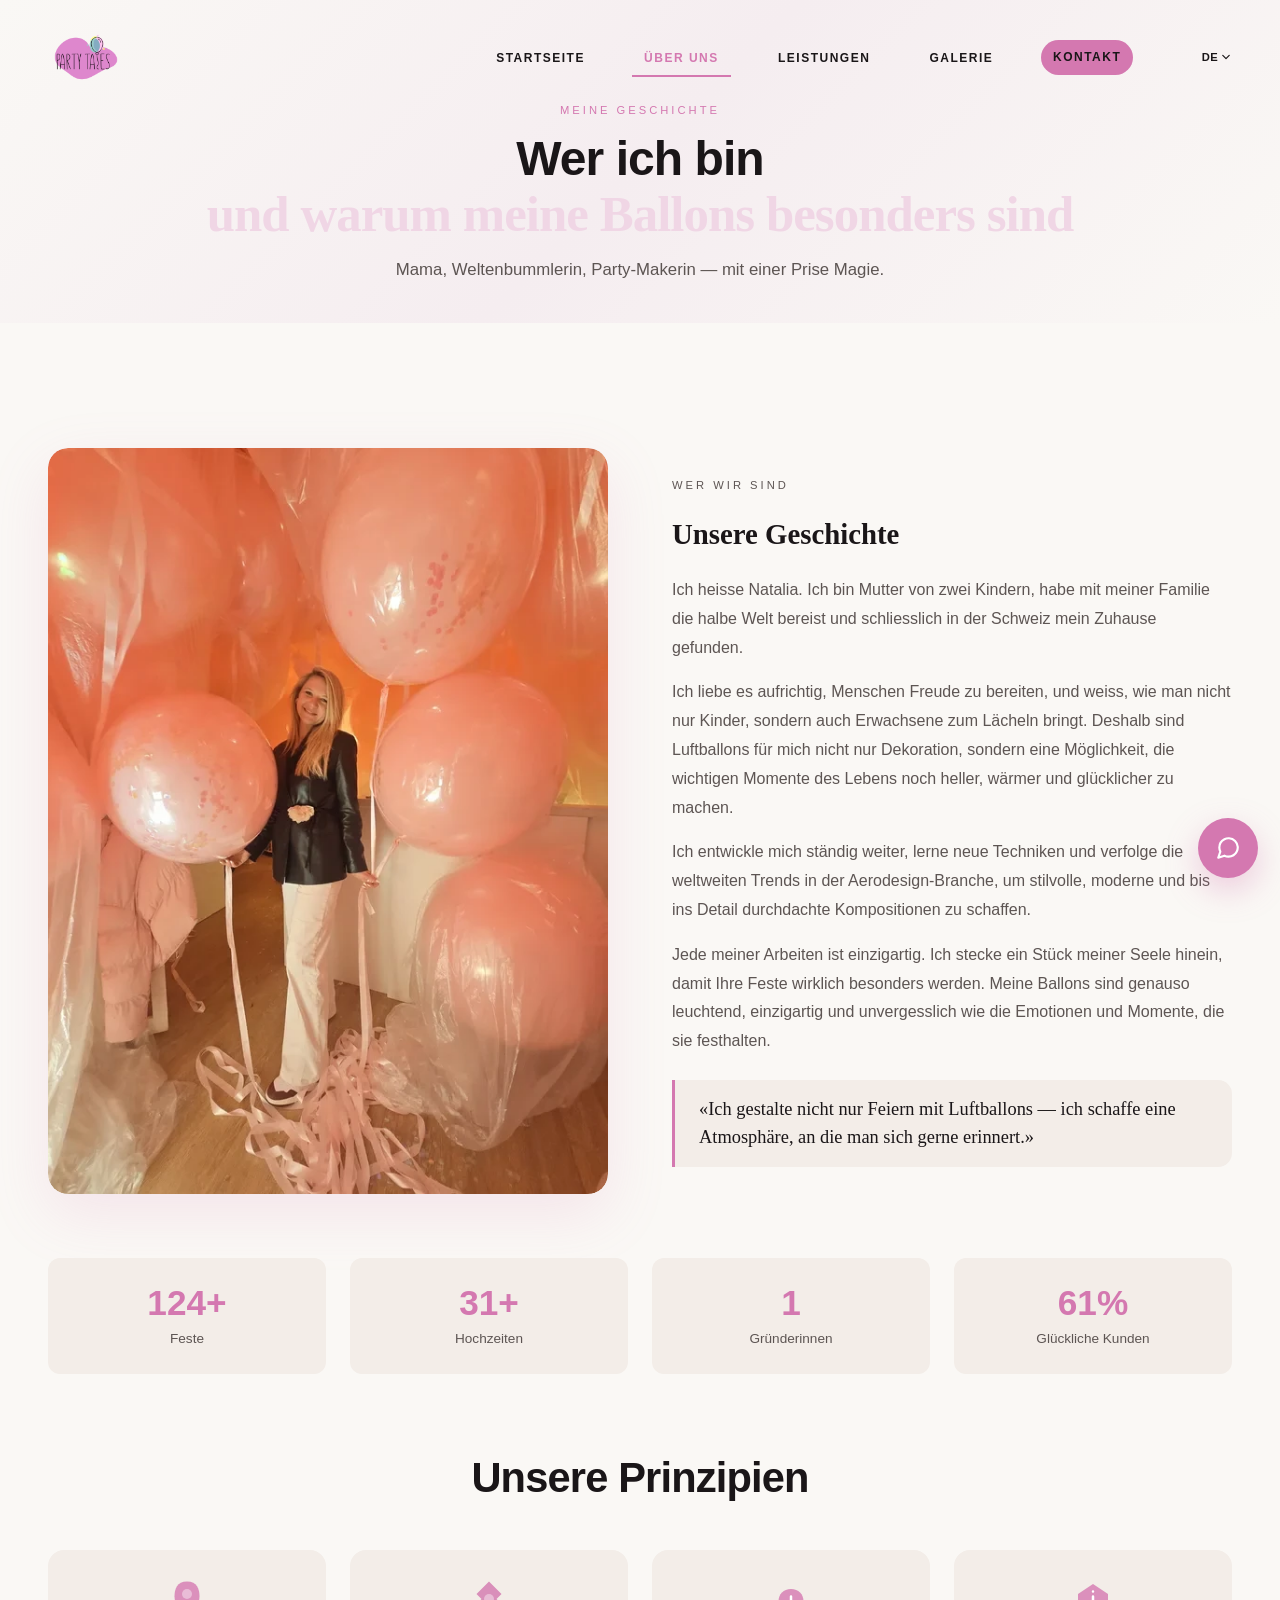
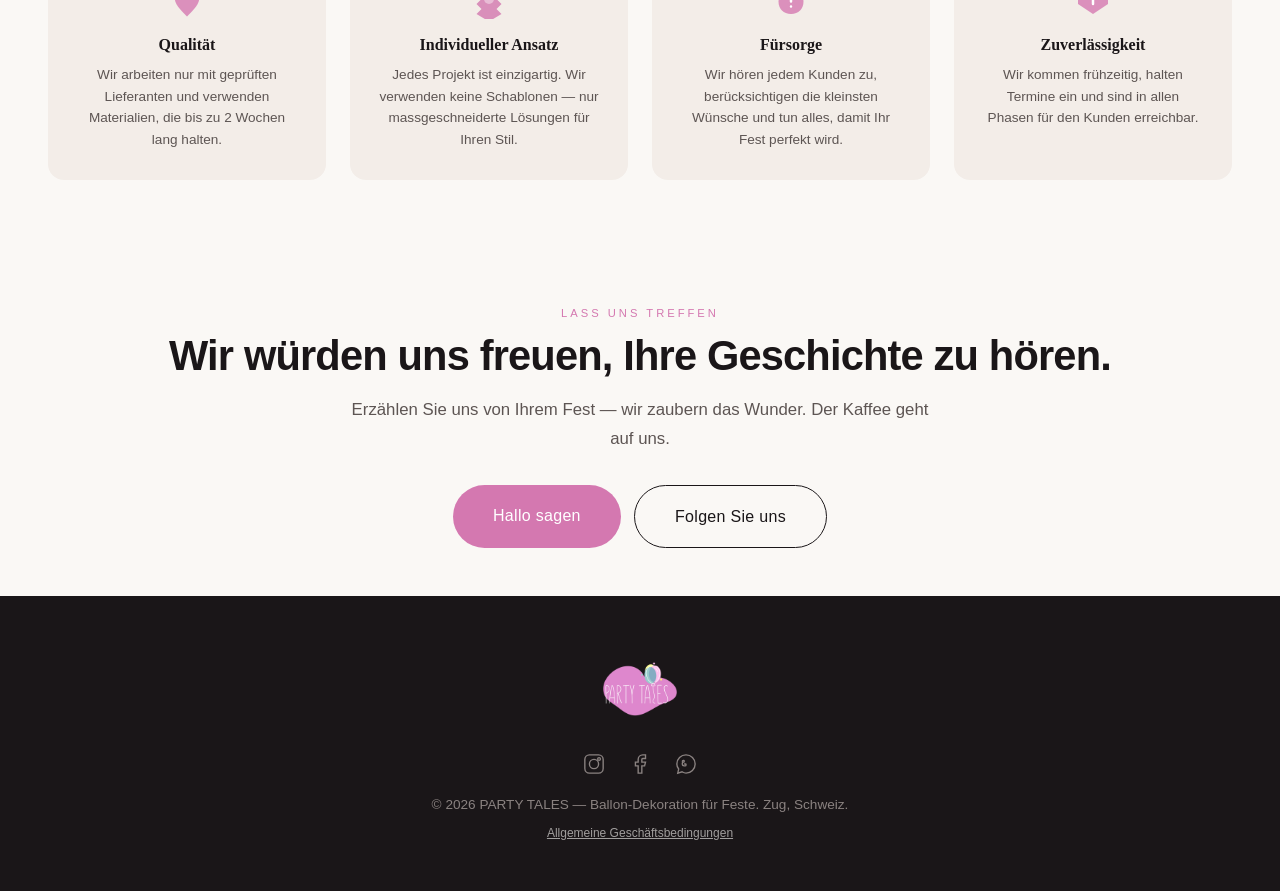
==== about.html @ 3ccb52ba "SEO & i18n: German fallback text, Swiss local meta, hreflang sitemap" ====
<!DOCTYPE html>
<html lang="de">
<head>
  <meta charset="UTF-8">
  <meta name="google" content="notranslate">
  <meta name="robots" content="notranslate">
  <meta name="viewport" content="width=device-width, initial-scale=1.0, viewport-fit=cover">
  <script>document.documentElement.classList.add("js");</script>
  <meta name="description" content="Lernen Sie Natalia kennen — die Gründerin von PARTY TALES. Ballon-Dekoration mit Leidenschaft in Zug, Luzern, Zürich. Jetzt buchen!" data-i18n-meta="about.meta.desc">
  <meta property="og:title" content="Über uns | PARTY TALES — Ballon-Dekoration in Zug, Schweiz" data-i18n-meta="about.page.title.full">
  <meta property="og:description" content="PARTY TALES — zwei Mamas mit Leidenschaft für Ballon-Dekoration in der Schweiz. Hochzeit, Geburtstag, Firmenevent." data-i18n-meta="about.meta.desc">
  <meta property="og:image" content="https://partytales.ch/images/og-image.jpg">
  <meta property="og:url" content="https://partytales.ch/about.html">
  <meta name="twitter:card" content="summary_large_image">
  <meta property="og:type" content="website">
  <link rel="canonical" href="https://partytales.ch/about.html">
  <link rel="alternate" hreflang="de" href="https://partytales.ch/about.html?lang=de">
  <link rel="alternate" hreflang="ru" href="https://partytales.ch/about.html?lang=ru">
  <link rel="alternate" hreflang="en" href="https://partytales.ch/about.html?lang=en">
  <link rel="alternate" hreflang="x-default" href="https://partytales.ch/about.html">
  <meta http-equiv="Content-Security-Policy" content="default-src 'self' 'unsafe-inline'; style-src 'self' 'unsafe-inline' https://fonts.googleapis.com; img-src 'self' data:; font-src 'self' https://fonts.gstatic.com; media-src 'self'; connect-src 'self' https:">
  <title data-i18n-title="about.page.title.full">Über uns | PARTY TALES</title>
  <link rel="icon" type="image/png" href="images/logo.png">
  <link rel="preconnect" href="https://fonts.googleapis.com">
  <link rel="preconnect" href="https://fonts.gstatic.com" crossorigin>
  <link rel="preconnect" href="https://party-tales-production.up.railway.app">
  <link rel="dns-prefetch" href="https://party-tales-production.up.railway.app">
  <link rel="preload" as="style" href="https://fonts.googleapis.com/css2?family=Instrument+Sans:wght@300;400;500;600;700&family=Playfair+Display:wght@500;600;700&display=swap" onload="this.onload=null;this.rel='stylesheet'">
  <noscript><link rel="stylesheet" href="https://fonts.googleapis.com/css2?family=Instrument+Sans:wght@300;400;500;600;700&family=Playfair+Display:wght@500;600;700&display=swap"></noscript>
  <link rel="preload" as="image" href="images/logo.webp" fetchpriority="high">
  <link rel="stylesheet" href="css/style.css">
  <script defer src="js/config.js"></script>
  <script defer src="js/i18n.js"></script>
  <script defer src="js/script.js"></script>
  <script defer src="js/chat.js"></script>
</head>
<body>

<a href="#main-content" class="skip-link" data-i18n="skip.content">Zum Inhalt springen</a>

<div id="preloader" aria-hidden="true">
  <div class="loader-logo"><img src="images/logo.webp" alt="PARTY TALES" data-i18n-aria="preloader.alt"></div>
</div>

<nav id="navbar">
  <a href="index.html" class="logo"><img src="images/logo.webp" alt="PARTY TALES"></a>
  <button class="nav-toggle" id="navToggle" aria-label="Menü" data-i18n-aria="navToggle.aria">
    <span></span><span></span><span></span>
  </button>
  <ul class="nav-links" id="navLinks">
    <li><a href="index.html" data-i18n="nav.home">Startseite</a></li>
    <li><a href="about.html" class="active" aria-current="page" data-i18n="nav.about">Über uns</a></li>
    <li><a href="services.html" data-i18n="nav.services">Leistungen</a></li>
    <li><a href="gallery.html" data-i18n="nav.gallery">Galerie</a></li>
    <li><a href="contacts.html" class="btn btn-primary nav-contact-btn" data-i18n="nav.contact">Kontakt</a></li>
    <li class="lang-item">
      <select class="lang-select" id="langSelect">
        <option value="de">DE</option>
        <option value="ru">RU</option>
        <option value="en">EN</option>
      </select>
    </li>
  </ul>
</nav>

<main id="main-content">
<section class="page-hero page-hero-sm">
  <div class="page-hero-eyebrow" data-i18n="about.page.eyebrow">Meine Geschichte</div>
   <h1 data-i18n="about.page.title">Wer ich bin<br><span class="hero-emphasis">und warum meine Ballons besonders sind</span></h1>
  <p class="page-hero-desc" data-i18n="about.page.desc">Mama, Weltenbummlerin, Party-Makerin — mit einer Prise Magie.</p>
</section>

<section>
  <div class="container">
    <div class="about-grid">
      <div class="about-image reveal">
        <img src="images/about-natalia.webp" alt="Natalia" class="about-photo" loading="lazy" width="600" height="450">
      </div>
      <div class="about-text reveal">
        <p class="section-label" data-i18n="about.story.label">Wer wir sind</p>
        <h3 data-i18n="about.story.heading">Unsere Geschichte</h3>
        <p data-i18n="about.story.text1">Ich heisse Natalia. Ich bin Mutter von zwei Kindern, habe mit meiner Familie die halbe Welt bereist und schliesslich in der Schweiz mein Zuhause gefunden.</p>
        <p data-i18n="about.story.text2">Ich liebe es aufrichtig, Menschen Freude zu bereiten, und weiss, wie man nicht nur Kinder, sondern auch Erwachsene zum L&auml;cheln bringt. Deshalb sind Luftballons f&uuml;r mich nicht nur Dekoration, sondern eine M&ouml;glichkeit, die wichtigen Momente des Lebens noch heller, w&auml;rmer und gl&uuml;cklicher zu machen.</p>
        <p data-i18n="about.story.text3">Ich entwickle mich st&auml;ndig weiter, lerne neue Techniken und verfolge die weltweiten Trends in der Aerodesign-Branche, um stilvolle, moderne und bis ins Detail durchdachte Kompositionen zu schaffen.</p>
        <p data-i18n="about.story.text4">Jede meiner Arbeiten ist einzigartig. Ich stecke ein St&uuml;ck meiner Seele hinein, damit Ihre Feste wirklich besonders werden. Meine Ballons sind genauso leuchtend, einzigartig und unvergesslich wie die Emotionen und Momente, die sie festhalten.</p>
        <blockquote data-i18n="about.story.quote">&laquo;Ich gestalte nicht nur Feiern mit Luftballons &mdash; ich schaffe eine Atmosph&auml;re, an die man sich gerne erinnert.&raquo;</blockquote>
      </div>
    </div>

    <div class="stats-grid" style="margin-top:4rem">
      <div class="stat-card reveal">
        <span class="stat-number">200+</span>
        <p data-i18n="about.stat1">Feste</p>
      </div>
      <div class="stat-card reveal">
        <span class="stat-number">50+</span>
        <p data-i18n="about.stat2">Hochzeiten</p>
      </div>
      <div class="stat-card reveal">
        <span class="stat-number">2</span>
        <p data-i18n="about.stat3">Gründerinnen</p>
      </div>
      <div class="stat-card reveal">
        <span class="stat-number">98%</span>
        <p data-i18n="about.stat4">Glückliche Kunden</p>
      </div>
    </div>

    <div style="margin-top:5rem">
      <h2 class="section-title text-center reveal" data-i18n="about.values.title">Unsere Prinzipien</h2>
      <div class="values-grid" style="margin-top:3rem">
        <div class="value-card reveal">
          <div class="value-icon">
            <svg viewBox="0 0 32 32" fill="none"><path d="M16 2C8 2 6 8 6 14c0 6 4 10 10 16 6-6 10-10 10-16C26 8 24 2 16 2Z" fill="currentColor" opacity=".8"/><circle cx="16" cy="12" r="4" fill="#fff" opacity=".4"/></svg>
          </div>
          <h3 data-i18n="about.values.card1.title">Qualität</h3>
          <p data-i18n="about.values.card1.desc">Wir arbeiten nur mit geprüften Lieferanten und verwenden Materialien, die bis zu 2 Wochen lang halten.</p>
        </div>
        <div class="value-card reveal">
          <div class="value-icon">
            <svg viewBox="0 0 32 32" fill="none"><path d="M16 2L6 12l4 4-4 4 4 4-4 4 10 6 10-6-4-4 4-4-4-4 4-4L16 2Z" fill="currentColor" opacity=".8"/><circle cx="16" cy="16" r="4" fill="#fff" opacity=".4"/></svg>
          </div>
          <h3 data-i18n="about.values.card2.title">Individueller Ansatz</h3>
          <p data-i18n="about.values.card2.desc">Jedes Projekt ist einzigartig. Wir verwenden keine Schablonen &mdash; nur massgeschneiderte Lösungen für Ihren Stil.</p>
        </div>
        <div class="value-card reveal">
          <div class="value-icon">
            <svg viewBox="0 0 32 32" fill="none"><path d="M16 28c6 0 10-4 10-10S22 8 16 8 6 12 6 18s4 10 10 10Z" fill="currentColor" opacity=".8"/><path d="M16 14v4m0 4h0" stroke="#fff" stroke-width="2" stroke-linecap="round"/></svg>
          </div>
          <h3 data-i18n="about.values.card3.title">Fürsorge</h3>
          <p data-i18n="about.values.card3.desc">Wir hören jedem Kunden zu, berücksichtigen die kleinsten Wünsche und tun alles, damit Ihr Fest perfekt wird.</p>
        </div>
        <div class="value-card reveal">
          <div class="value-icon">
            <svg viewBox="0 0 32 32" fill="none"><path d="M16 4L4 12v8l12 8 12-8v-8L16 4Z" fill="currentColor" opacity=".8"/><path d="M16 14v6M16 10h0" stroke="#fff" stroke-width="2" stroke-linecap="round"/></svg>
          </div>
          <h3 data-i18n="about.values.card4.title">Zuverlässigkeit</h3>
          <p data-i18n="about.values.card4.desc">Wir kommen frühzeitig, halten Termine ein und sind in allen Phasen für den Kunden erreichbar.</p>
        </div>
      </div>
    </div>
  </div>
</section>

<section class="text-center" style="padding:3rem 1.5rem">
  <div class="container">
    <p class="section-label" data-i18n="about.cta.label">Lass uns treffen</p>
    <h2 class="section-title reveal" data-i18n="about.cta.title">Wir würden uns freuen, Ihre Geschichte zu hören.</h2>
    <p class="section-desc mx-auto reveal" data-i18n="about.cta.desc">Erzählen Sie uns von Ihrem Fest &mdash; wir zaubern das Wunder. Der Kaffee geht auf uns.</p>
    <div class="cta-buttons" style="margin-top:2rem">
      <a href="contacts.html" class="btn btn-primary btn-lg reveal" data-i18n="about.cta.btn1">Hallo sagen</a>
      <a href="https://www.instagram.com/partytales.ch/" target="_blank" rel="noopener" class="btn btn-outline btn-lg reveal" data-i18n="about.cta.btn2">Folgen Sie uns</a>
    </div>
  </div>
</section>
</main>
<footer>
  <a href="index.html" class="logo"><img src="images/logo-dark.webp" alt="PARTY TALES"></a>
  <div class="social-links">
    <a href="https://www.instagram.com/partytales.ch/" target="_blank" rel="noopener" aria-label="Instagram">
      <svg viewBox="0 0 24 24" fill="none" stroke="currentColor" stroke-width="1.5">
        <rect x="2" y="2" width="20" height="20" rx="5"/>
        <circle cx="12" cy="12" r="5"/>
        <circle cx="17.5" cy="6.5" r="1.5"/>
      </svg>
    </a>
    <a href="https://www.facebook.com/profile.php?id=61554218107551" target="_blank" rel="noopener" aria-label="Facebook">
      <svg viewBox="0 0 24 24" fill="none" stroke="currentColor" stroke-width="1.5">
        <path d="M18 2h-3a5 5 0 0 0-5 5v3H7v4h3v8h4v-8h3l1-4h-4V7a1 1 0 0 1 1-1h3V2z"/>
      </svg>
    </a>
    <a href="https://wa.me/message/LN7LBQU5QT4QI1" target="_blank" rel="noopener" aria-label="WhatsApp">
      <svg viewBox="0 0 24 24" fill="none" stroke="currentColor" stroke-width="1.5">
        <path d="M12 2C6.5 2 2 6.5 2 12C2 14 2.7 16 4 17.5L3 22L7.7 20.5C9.3 21.5 11 22 12 22C17.5 22 22 17.5 22 12C22 6.5 17.5 2 12 2Z"/>
        <path d="M8 9C8 8.5 8.5 8 9 8H9.5C9.8 8 10 8.2 10 8.5V9.5C10 9.8 9.8 10 9.5 10H9C8.5 10 8 10.5 8 11V12C8 13 9 14 10 14H11C11.5 14 12 13.5 12 13V12.5C12 12.2 11.8 12 11.5 12H10.5" stroke-linecap="round"/>
      </svg>
    </a>
  </div>
  <p data-i18n="footer.copyright">&copy; 2026 PARTY TALES &mdash; Ballon-Dekoration für Feste. Zug, Schweiz.</p>
  <p class="footer-terms"><a href="terms.html" class="footer-terms-link" data-i18n="footer.terms">Allgemeine Geschäftsbedingungen</a></p>
</footer>

<button class="back-to-top" id="backToTop" aria-label="Nach oben" data-i18n-aria="backToTop.aria">
  <svg viewBox="0 0 24 24" fill="none" stroke="currentColor" stroke-width="2.5">
    <path d="M18 15L12 9L6 15" stroke-linecap="round" stroke-linejoin="round"/>
  </svg>
</button>

</body>
</html>
---- css/style.css ----
/* ── Design Tokens ── */
:root {
  --color-bg: #FAF8F5;
  --color-bg-alt: #F3EDE8;
  --color-bg-dark: #1A1618;
  --color-text: #1A1618;
  --color-text-secondary: #5D5553;
  --color-text-muted: #8A8280;
  --color-text-inverse: #FAF8F5;
  --color-accent: #D478B0;
  --color-accent-hover: #C05E9A;
  --color-accent-light: #F0D6E5;
  --color-border: #E5DDD8;
  --color-card: #FFFFFF;
  --color-success: #4A9D7A;

  --font-sans: 'Instrument Sans', -apple-system, BlinkMacSystemFont, 'Segoe UI', Roboto, 'Helvetica Neue', Arial, sans-serif;
  --font-serif: Georgia, 'Times New Roman', serif;
  /* Elegant display serif for accent words & quotes (wide, refined, has Cyrillic) */
  --font-display: 'Playfair Display', Georgia, 'Times New Roman', serif;

  --text-xs: 0.75rem;
  --text-sm: 0.875rem;
  --text-base: 1rem;
  --text-lg: 1.125rem;
  --text-xl: 1.25rem;
  --text-2xl: 1.5rem;
  --text-3xl: 2rem;
  --text-4xl: 2.5rem;
  --text-5xl: 3.5rem;
  --text-6xl: 4.5rem;

  --ease-out-expo: cubic-bezier(0.16, 1, 0.3, 1);
  --ease-spring: cubic-bezier(0.34, 1.56, 0.64, 1);

  --glass-bg: rgba(250, 248, 245, 0.7);
  --glass-border: rgba(255, 255, 255, 0.2);
  --glass-shadow: 0 8px 32px rgba(26, 22, 24, 0.08);
  --glass-blur: 12px;

  /* Dark hero gradient (used by .hero and .page-hero accents) */
  --color-hero-1: #2d2b3a;
  --color-hero-2: #3d2b4a;

  /* Elevation scale — consistent shadows across cards/overlays */
  --shadow-xs: 0 1px 3px rgba(26, 22, 24, 0.04);
  --shadow-sm: 0 4px 20px rgba(26, 22, 24, 0.05);
  --shadow-md: 0 12px 32px rgba(26, 22, 24, 0.08);
  --shadow-lg: 0 20px 50px rgba(212, 120, 176, 0.16);
  --shadow-accent: 0 12px 32px rgba(212, 120, 176, 0.35);

  /* Radius scale */
  --radius-sm: 10px;
  --radius-md: 14px;
  --radius-lg: 20px;
  --radius-pill: 100px;
}

/* ── Skip to content (accessibility) ── */
.skip-link {
  position: fixed; top: -100%; left: 1rem; z-index: 100000;
  background: var(--color-accent); color: #fff;
  padding: .75rem 1.5rem; border-radius: 0 0 8px 8px;
  font-size: .9rem; font-weight: 500;
  text-decoration: none;
  transition: top .2s;
}
.skip-link:focus { top: 0; }

/* ── Reset & base ── */
:focus-visible {
  outline: 2px solid var(--color-accent);
  outline-offset: 2px;
}
html { scroll-behavior: smooth; overflow-x: clip; }
/* Keep anchor / skip-link targets clear of the fixed navigation bar. */
:target, #main-content, main > section[id] { scroll-margin-top: 6rem; }
/* ── Reveal Animations ── */
/* No-JS / no-IntersectionObserver fallback: never hide content from users
   who can't run the reveal observer (SEO, screen readers, disabled JS). */
html:not(.js) .reveal,
html:not(.js) .reveal-left,
html:not(.js) .reveal-right,
html:not(.js) .reveal-scale,
html:not(.js) .reveal-stagger > * {
  opacity: 1 !important;
  transform: none !important;
}
.reveal { opacity: 0; transform: translateY(30px); transition: opacity 0.7s var(--ease-out-expo), transform 0.7s var(--ease-out-expo); }
.reveal.visible { opacity: 1; transform: translateY(0); }
.reveal-left { opacity: 0; transform: translateX(-40px); }
.reveal-left.visible { opacity: 1; transform: translateX(0); }
.reveal-right { opacity: 0; transform: translateX(40px); }
.reveal-right.visible { opacity: 1; transform: translateX(0); }
.reveal-scale { opacity: 0; transform: scale(0.95); }
.reveal-scale.visible { opacity: 1; transform: scale(1); }
.reveal-stagger > * { opacity: 0; transform: translateY(20px); transition: opacity 0.5s var(--ease-out-expo), transform 0.5s var(--ease-out-expo); }
.reveal-stagger.visible > * { opacity: 1; transform: translateY(0); }
.reveal-stagger.visible > *:nth-child(2) { transition-delay: 0.12s; }
.reveal-stagger.visible > *:nth-child(3) { transition-delay: 0.24s; }

@media (prefers-reduced-motion: reduce) {
  *, *::before, *::after { animation-duration: 0.01ms !important; animation-iteration-count: 1 !important; transition-duration: 0.01ms !important; }
  .reveal, .reveal-left, .reveal-right, .reveal-scale, .reveal-stagger > * { opacity: 1; transform: none; transition: none; }
  .hero-video-bg, .hero-video-grid, .hero-video-single { display: none !important; }
  html { cursor: auto; background: var(--color-bg); }
}
*, *::before, *::after { margin: 0; padding: 0; box-sizing: border-box; }
body {
  font-family: var(--font-sans);
  color: var(--color-text);
  overflow-wrap: break-word;
  background: var(--color-bg);
  -webkit-font-smoothing: antialiased;
  -moz-osx-font-smoothing: grayscale;
  line-height: 1.6;
  width: 100%;
  position: relative;
  overflow-x: clip;
}
h1, h2, h3, h4 { font-family: var(--font-serif); font-weight: 600; }
img { max-width: 100%; display: block; }
a { text-decoration: none; color: inherit; }

/* ── Preloader ── */
#preloader {
  position: fixed; inset: 0; z-index: 9999;
  background: #faf8f5;
  display: flex; align-items: center; justify-content: center;
  flex-direction: column;
  transition: opacity .6s, visibility .6s;
}
#preloader.hidden { opacity: 0; visibility: hidden; pointer-events: none; }
.loader-logo {
  width: min(450px, 80vw);
  animation: floatLoader 1s ease-in-out infinite alternate;
}
.loader-logo img { width: 100%; height: auto; display: block; }
@keyframes floatLoader {
  from { transform: translateY(0); }
  to { transform: translateY(-15px); }
}

/* ── Navigation ── */
nav {
  position: fixed; top: 0; left: 0; width: 100%;
  z-index: 1000;
  padding: 1.2rem 3rem;
  padding: 1.2rem calc(3rem + env(safe-area-inset-right)) 1.2rem calc(3rem + env(safe-area-inset-left));
  display: flex; justify-content: space-between; align-items: center;
  transition: background .4s, padding .4s, box-shadow .4s, transform .45s var(--ease-out-expo);
  background: transparent;
  will-change: transform;
}
/* Auto-hide on scroll down, reveal on scroll up / stop */
nav.nav-hidden { transform: translateY(-100%); }
nav.scrolled {
  background: rgba(250, 248, 245, .95);
  -webkit-backdrop-filter: blur(12px);
  backdrop-filter: blur(12px);
  box-shadow: 0 2px 30px rgba(0,0,0,.06);
  padding: .8rem 3rem;
}
.logo { display: flex; align-items: center; }
.logo img { height: clamp(50px, 6vw, 76px); width: auto; display: block; transition: height .4s; }
nav.scrolled .logo img { height: clamp(46px, 5vw, 64px); }
.nav-links { display: flex; gap: 2.2rem; list-style: none; align-items: center; }
.nav-links a {
  font-size: .75rem;
  font-weight: 600;
  letter-spacing: 1.5px;
  text-transform: uppercase;
  position: relative;
  transition: color .3s;
  color: var(--color-text);
  padding: .5rem .75rem;
}

.nav-links a::after {
  content: '';
  position: absolute; bottom: -4px; left: 0;
  width: 0; height: 2px;
  background: var(--color-accent);
  transition: width .3s;
}
.nav-links a:hover::after { width: 100%; }
.nav-links a:hover { color: var(--color-accent); }
.nav-links a.active::after { width: 100%; }
.nav-links .btn-primary::after { display: none; }
.nav-links a.active { color: var(--color-accent); }
/* The primary CTA keeps white text even on its own (active) page — never pink-on-pink */
.nav-links .btn-primary.active,
.nav-links .nav-contact-btn.active { color: #fff; }
@media (min-width: 768px) {
  .nav-hero:not(.scrolled) .nav-links .btn-primary.active { color: #fff; }
}
.lang-item { margin-left: 2rem; position: relative; }
.lang-item .lang-select { display: none; }
.lang-item .lang-btn {
  font-size: .7rem; font-weight: 600;
  font-family: var(--font-sans);
  cursor: pointer; padding: .4rem 0;
  border: none;
  background: transparent;
  color: var(--color-text);
  text-transform: uppercase;
  letter-spacing: .5px; outline: none;
  transition: color .3s;
  display: flex; align-items: center; gap: 4px;
  min-width: 32px;
  justify-content: center;
}
.lang-item .lang-btn:hover,
.lang-item .lang-btn:focus { color: var(--color-accent); }
nav.scrolled .lang-item .lang-btn { color: var(--color-text); }
nav.scrolled .lang-item .lang-btn:hover,
nav.scrolled .lang-item .lang-btn:focus { color: var(--color-accent); }
@media (min-width: 768px) {
  nav:not(.scrolled) .nav-toggle span { background: #fff; }
}
@media (min-width: 768px) {
  .nav-hero:not(.scrolled) .nav-links a { color: rgba(255,255,255,.9); }
}
@media (min-width: 768px) {
  .nav-hero:not(.scrolled) .lang-item .lang-btn { color: rgba(255,255,255,.9); }
}
nav:not(.scrolled) .lang-dropdown { background: rgba(26,22,24,.9); }
nav.scrolled .lang-dropdown { background: rgba(250,248,245,.95); border-color: var(--color-border); }
nav.scrolled .lang-dropdown button { color: var(--color-text-secondary); }
nav.scrolled .lang-dropdown button:hover,
nav.scrolled .lang-dropdown button:focus { color: var(--color-accent); background: rgba(212,120,176,.1); }
nav.scrolled .lang-dropdown button.is-active { color: var(--color-accent); }
.lang-item .lang-btn::after {
  content: '';
  position: absolute; bottom: -2px; left: 0; right: 0;
  height: 2px;
  background: var(--color-accent);
  transform: scaleX(0);
  transition: transform .3s;
  transform-origin: left;
}
.lang-item:hover .lang-btn::after,
.lang-item:focus-within .lang-btn::after { transform: scaleX(1); }

.lang-dropdown {
  position: absolute; top: calc(100% + 8px); left: 50%;
  transform: translateX(-50%) translateY(4px);
  background: rgba(26,22,24,.9);
  backdrop-filter: blur(16px);
  -webkit-backdrop-filter: blur(16px);
  border: 1px solid rgba(255,255,255,.1);
  border-radius: 8px;
  padding: .25rem;
  opacity: 0; pointer-events: none;
  transition: opacity .25s, transform .25s;
  z-index: 100;
  min-width: 64px;
}
.lang-dropdown.open {
  opacity: 1; pointer-events: auto;
  transform: translateX(-50%) translateY(0);
}
.lang-dropdown button {
  display: block; width: 100%;
  padding: .5rem .75rem;
  font-size: .7rem; font-weight: 500;
  font-family: var(--font-sans);
  color: rgba(255,255,255,.7);
  background: transparent;
  border: none; border-radius: 4px;
  cursor: pointer;
  text-transform: uppercase;
  letter-spacing: .5px;
  transition: background .2s, color .2s;
  text-align: center;
}
.lang-dropdown button:hover,
.lang-dropdown button:focus {
  background: rgba(212,120,176,.15);
  color: var(--color-accent);
}
.lang-dropdown button.is-active {
  color: var(--color-accent);
  font-weight: 600;
}
nav.scrolled ~ .lang-dropdown,
nav.scrolled + * .lang-dropdown { /* handled by data attribute */ }

.lang-arrow {
  display: inline-block;
  width: 8px; height: 6px;
  transition: transform .25s;
}
.lang-btn.open .lang-arrow { transform: rotate(180deg); }
.nav-toggle {
  display: none; flex-direction: column; gap: 5px;
  cursor: pointer; background: none; border: none; padding: 4px;
}
.nav-toggle span {
  width: 26px; height: 2px;
  background: var(--color-hero-1);
  transition: .3s;
  display: block;
}
.nav-toggle.active span:nth-child(1) { transform: rotate(45deg) translate(5px, 5px); }
.nav-toggle.active span:nth-child(2) { opacity: 0; }
.nav-toggle.active span:nth-child(3) { transform: rotate(-45deg) translate(5px,-5px); }

/* ── Buttons ── */
.btn {
  display: inline-block;
  padding: .9rem 2.2rem;
  border-radius: 100px;
  font-size: .9rem;
  font-weight: 500;
  transition: background .3s var(--ease-spring), color .3s var(--ease-spring), box-shadow .3s var(--ease-spring), border-color .3s var(--ease-spring);
  letter-spacing: .3px;
  cursor: pointer;
  border: none;
  font-family: var(--font-sans);
  word-break: keep-all;
  overflow-wrap: break-word;
  hyphens: auto;
  will-change: transform;
}
.btn-primary {
  background: var(--color-accent);
  color: #fff;
}
.btn-primary:disabled {
  background: var(--color-text-muted);
  cursor: not-allowed;
  box-shadow: none;
}
.btn-primary:hover {
  background: var(--color-accent-hover);
  box-shadow: 0 12px 32px rgba(212,120,176,0.35);
}
.btn-outline {
  background: transparent;
  color: var(--color-text);
  border: 1.5px solid var(--color-text);
}
.btn-outline:hover {
  background: var(--color-text);
  color: var(--color-text-inverse);
}

/* ── Hero ── */
.hero {
  min-height: 100dvh; min-height: 100svh;
  display: flex; align-items: center; justify-content: center;
  padding: 6rem 1.5rem 3rem;
  padding: 6rem calc(1.5rem + env(safe-area-inset-right)) calc(3rem + env(safe-area-inset-bottom)) calc(1.5rem + env(safe-area-inset-left));
  position: relative;
  overflow: hidden;
  background: linear-gradient(135deg, var(--color-hero-1) 0%, var(--color-hero-2) 50%, var(--color-hero-1) 100%);
}
.hero-video-bg {
  position: absolute; inset: 0;
  z-index: 0;
  overflow: hidden;
  opacity: 0;
  transition: opacity .8s;
  background: linear-gradient(135deg, var(--color-hero-1) 0%, var(--color-hero-2) 50%, var(--color-hero-1) 100%);
}
.hero-video-wrapper {
  position: absolute;
  inset: 0;
  overflow: hidden;
}
.hero-video-grid {
  display: flex;
  width: 100%;
  height: 100%;
  gap: 2px;
}
.hero-video {
  flex: 1;
  min-width: 0;
  height: 100%;
  object-fit: cover;
}
.hero-video-single {
  width: 100%;
  height: 100%;
  object-fit: cover;
}
.hero-video-overlay {
  position: absolute; inset: 0;
  background: linear-gradient(180deg, rgba(26,22,24,.78) 0%, rgba(26,22,24,.7) 30%, rgba(26,22,24,.7) 100%);
  /* Must stay above every video layer: the crossfade juggles clips between
     z-index 1 and 2, so the overlay sits above both to keep them all darkened. */
  z-index: 5;
}

/* ── Services Preview (homepage) ── */
.services-preview-grid {
  display: grid;
  grid-template-columns: repeat(4, 1fr);
  gap: 1.4rem;
  max-width: 1180px;
  margin: 0 auto;
}
.service-preview-card {
  background: var(--color-card);
  border-radius: 20px;
  padding: 2.5rem 1.8rem;
  text-align: left;
  transition: all .4s var(--ease-out-expo);
  cursor: pointer;
  box-shadow: 0 4px 20px rgba(0,0,0,.04);
  border: 1px solid var(--color-border);
  display: flex;
  flex-direction: column;
  gap: 1.2rem;
}
.service-preview-card:hover {
  transform: translateY(-6px);
  box-shadow: 0 20px 50px rgba(212,120,176,0.12);
  border-color: var(--color-accent-light);
}
.service-preview-icon {
  width: 44px; height: 44px;
  color: var(--color-accent);
}
.service-preview-body { display: flex; flex-direction: column; gap: .4rem; }
.service-preview-tag {
  font-size: .7rem;
  text-transform: uppercase;
  letter-spacing: 1.5px;
  color: var(--color-text-secondary);
  font-weight: 500;
}
.service-preview-body h3 {
  font-family: var(--font-sans);
  font-size: 1.2rem;
  font-weight: 600;
  margin: 0;
}
.service-preview-summary {
  font-size: .85rem;
  line-height: 1.5;
  color: var(--color-text-secondary);
  font-weight: 300;
  margin: .2rem 0 .4rem;
}
.service-preview-cta {
  font-size: .8rem;
  font-weight: 500;
  color: var(--color-accent);
  transition: gap .3s;
  display: inline-flex;
  align-items: center;
  gap: .3rem;
}
.service-preview-card:hover .service-preview-cta {
  gap: .6rem;
}

/* ── Services with Images (services.html, also used in about.html) ── */
.hero-content {
  max-width: 720px;
  position: relative;
  z-index: 2;
  text-align: center;
}
.hero-eyebrow {
  display: inline-block;
  font-size: .7rem;
  text-transform: uppercase;
  letter-spacing: 3px;
  color: var(--color-accent-light);
  font-weight: 500;
  margin-bottom: 1.2rem;
  padding: .3rem 1rem;
  border-radius: 30px;
  background: rgba(212, 120, 176, 0.15);
  backdrop-filter: blur(4px);
}
.hero h1 {
  font-size: clamp(2.2rem, 5vw, 4rem);
  line-height: 1.08;
  margin-bottom: 1.2rem;
  color: #fff;
  font-family: var(--font-sans);
  font-weight: 600;
  letter-spacing: -0.02em;
}
.hero-emphasis {
  font-family: var(--font-display);
  font-style: normal;
  font-weight: 600;
  font-size: 1.06em;
  color: var(--color-accent-light);
}
.hero p {
  font-size: clamp(.95rem, 1.6vw, 1.1rem);
  line-height: 1.6;
  color: rgba(255,255,255,.85);
  margin-bottom: 2.2rem;
  font-weight: 400;
  max-width: 540px;
  margin-left: auto;
  margin-right: auto;
}
.hero-buttons { display: flex; gap: .8rem; flex-wrap: wrap; justify-content: center; }
.hero-buttons .btn { min-width: 160px; text-align: center; }
.hero-buttons .btn-primary {
  background: var(--color-accent);
  color: #fff;
}
.hero-buttons .btn-primary:hover {
  background: var(--color-accent-hover);
  box-shadow: 0 10px 30px rgba(212,120,176,0.4);
}
.hero-buttons .btn-outline {
  color: #fff;
  border-color: rgba(255,255,255,.4);
}
.hero-buttons .btn-outline:hover {
  background: #fff;
  color: var(--color-text);
  border-color: #fff;
}
.cta-buttons { display: flex; gap: .8rem; flex-wrap: wrap; justify-content: center; }
.cta-buttons .btn { min-width: 160px; text-align: center; }

/* ── Experience Section (homepage) ── */
.experience-grid {
  display: grid;
  grid-template-columns: repeat(3, 1fr);
  gap: 2.5rem;
  max-width: 1000px;
  margin: 0 auto;
}
.experience-item {
  text-align: center;
  padding: 2rem 1rem;
}
.experience-icon {
  width: 48px; height: 48px;
  margin: 0 auto 1.2rem;
  color: var(--color-accent);
}
.experience-item h3 {
  font-family: var(--font-sans);
  font-size: 1.15rem;
  font-weight: 600;
  margin-bottom: .6rem;
  color: var(--color-text);
}
.experience-item p {
  font-size: .9rem;
  line-height: 1.65;
  color: var(--color-text-secondary);
  font-weight: 300;
  max-width: 280px;
  margin: 0 auto;
}

/* ── Section common ── */
section { padding: clamp(3rem, 6vw, 6rem) clamp(1.5rem, 4vw, 3rem); }
.container { max-width: 1200px; margin: 0 auto; }
.section-label {
  font-size: .7rem;
  text-transform: uppercase;
  letter-spacing: 3px;
  color: var(--color-accent);
  font-weight: 500;
  margin-bottom: .6rem;
}
.section-title {
  font-family: var(--font-sans);
  font-size: clamp(1.8rem, 3.5vw, 2.6rem);
  font-weight: 600;
  margin-bottom: 1rem;
  color: var(--color-text);
  letter-spacing: -0.02em;
  line-height: 1.15;
}
.section-desc {
  font-size: clamp(.95rem, 1.4vw, 1.05rem);
  color: var(--color-text-secondary);
  max-width: 580px;
  line-height: 1.7;
  font-weight: 300;
}
.text-center { text-align: center; }
.mx-auto { margin-left: auto; margin-right: auto; }

/* ── Page hero (inner pages) ── */
.page-hero {
  padding: clamp(5rem, 10vw, 10rem) clamp(1.5rem, 4vw, 3rem) clamp(2rem, 4vw, 4rem);
  background: linear-gradient(135deg, #faf8f5 0%, #f5edf0 50%, #faf8f5 100%);
  text-align: center;
}
.page-hero-sm {
  padding: clamp(6rem, 8vw, 8rem) clamp(1.5rem, 4vw, 3rem) clamp(2rem, 3vw, 3rem);
}
.page-hero-eyebrow {
  font-size: .7rem;
  text-transform: uppercase;
  letter-spacing: 3px;
  color: var(--color-accent);
  margin-bottom: .75rem;
  font-weight: 500;
}
.page-hero h1 {
  font-family: var(--font-sans);
  font-weight: 600;
  letter-spacing: -0.02em;
  line-height: 1.12;
  font-size: clamp(1.8rem, 4vw, 3rem);
  margin-bottom: .8rem;
}
.page-hero-desc {
  color: var(--color-text-secondary);
  font-size: clamp(.9rem, 1.4vw, 1.05rem);
  max-width: 540px;
  margin: 0 auto;
  font-weight: 300;
  line-height: 1.7;
}

/* ── About ── */
.about-grid {
  display: grid;
  grid-template-columns: 1fr 1fr;
  gap: 4rem;
  align-items: center;
  margin-top: 3rem;
}
.about-image {
  border-radius: 20px;
  overflow: hidden;
  background: linear-gradient(135deg, #f5edf0, #faf8f5);
  display: flex;
  align-items: center;
  justify-content: center;
  box-shadow: 0 20px 60px rgba(212,120,176, 0.15);
  position: relative;
  aspect-ratio: 3/4;
}
.about-photo {
  width: 100%;
  height: 100%;
  object-fit: cover;
  image-orientation: none;
  border-radius: 20px;
}
.about-text blockquote {
  margin: 1.5rem 0 0;
  padding: 1rem 1.5rem;
  border-left: 3px solid var(--color-accent);
  font-family: var(--font-display);
  font-style: normal;
  font-weight: 500;
  font-size: 1.15rem;
  line-height: 1.5;
  color: var(--color-text);
  background: var(--color-bg-alt);
  border-radius: 0 var(--radius-md) var(--radius-md) 0;
}

/* ── Stats grid ── */
.stats-grid {
  display: grid;
  grid-template-columns: repeat(4, 1fr);
  gap: 1.5rem;
  width: 100%;
  max-width: 100%;
}
.stat-card {
  text-align: center;
  padding: 1.5rem;
  border-radius: 12px;
  background: var(--color-bg-alt);
  transition: transform .3s, box-shadow .3s;
}
.stat-card:hover {
  transform: translateY(-2px);
  box-shadow: 0 8px 24px rgba(0,0,0,.06);
}
.stat-number {
  display: block;
  font-family: var(--font-sans);
  font-size: clamp(1.6rem, 3vw, 2.2rem);
  font-weight: 600;
  color: var(--color-accent);
  line-height: 1.2;
  margin-bottom: .25rem;
}
.stat-card p {
  font-size: .85rem;
  color: var(--color-text-secondary);
  font-weight: 400;
  margin: 0;
}

/* ── Values grid ── */
.values-grid {
  display: grid;
  grid-template-columns: repeat(auto-fit, minmax(220px, 1fr));
  gap: 1.5rem;
}
.value-card {
  background: var(--color-bg-alt);
  border-radius: 16px;
  padding: 1.75rem;
  text-align: center;
  transition: transform .3s, box-shadow .3s, border-color .3s;
  border: 1px solid transparent;
}
.value-card:hover {
  transform: translateY(-3px);
  box-shadow: 0 12px 32px rgba(0,0,0,.06);
  border-color: rgba(212,120,176,.15);
}
.value-icon {
  width: 40px; height: 40px;
  margin: 0 auto .8rem;
  color: var(--color-accent);
}
.value-card h3 {
  font-size: 1rem;
  font-weight: 600;
  margin-bottom: .4rem;
  color: var(--color-text);
}
.value-card p {
  font-size: .85rem;
  color: var(--color-text-secondary);
  line-height: 1.6;
  font-weight: 300;
}

.about-text h3 {
  font-size: 1.8rem;
  margin-bottom: 1.2rem;
}
.about-text p {
  color: var(--color-text-secondary);
  line-height: 1.8;
  margin-bottom: 1rem;
  font-weight: 300;
}
.about-stats {
  display: flex; gap: 2.5rem; margin-top: 2rem;
}
.stat h4 {
  font-size: 2.2rem;
  color: var(--color-accent);
}
.stat p {
  font-size: .8rem;
  text-transform: uppercase;
  letter-spacing: 1px;
  color: var(--color-text-secondary);
  margin: 0;
}

/* ── Services ── */
.bg-soft { background: #f5edf0; }
.services-grid-squares {
  display: grid;
  grid-template-columns: repeat(auto-fit, minmax(280px, 1fr));
  gap: 1.5rem;
  margin-top: 3rem;
}
.service-card-sq {
  background: #fff;
  border-radius: 20px;
  text-align: center;
  transition: all .4s;
  cursor: default;
  box-shadow: 0 4px 20px rgba(0,0,0,.04);
  display: flex;
  flex-direction: column;
  overflow: hidden;
}
.service-card-sq:hover {
  transform: translateY(-4px);
  box-shadow: 0 20px 50px rgba(212,120,176, 0.2);
}
.service-card-front {
  padding: 2.5rem 1.5rem 1.5rem;
  flex: 1;
  display: flex;
  flex-direction: column;
  align-items: center;
  justify-content: center;
}
.service-card-front h3 {
  margin: 0 0 .3rem;
  font-size: 1.2rem;
}
.service-card-back {
  padding: 0 1.5rem 1.5rem;
  display: flex;
  flex-direction: column;
  gap: .8rem;
  flex: 1;
}
.service-card-back p {
  color: var(--color-text-secondary);
  font-size: .85rem;
  line-height: 1.6;
  font-weight: 300;
  margin: 0;
}
.service-icon {
  width: 52px; height: 52px;
  margin: 0 auto .8rem;
  color: var(--color-accent);
}
.service-price {
  font-family: Georgia, 'Times New Roman', serif;
  font-size: clamp(1.1rem, 2.5vw, 1.4rem);
  color: var(--color-accent);
  font-weight: 700;
  margin-top: .2rem;
}
.service-card-back .btn {
  align-self: center;
  font-size: .8rem;
  padding: .6rem 1.4rem;
}

/* Old service cards (index.html preview, about.html values) */
.services-grid {
  display: grid;
  grid-template-columns: repeat(auto-fit, minmax(280px, 1fr));
  gap: 2rem;
  margin-top: 3rem;
}
.service-card {
  background: #fff;
  border-radius: 20px;
  padding: 2.5rem 2rem;
  text-align: center;
  transition: all .4s;
  cursor: default;
  box-shadow: 0 4px 20px rgba(0,0,0,.04);
}
.service-card:hover {
  transform: translateY(-8px);
  box-shadow: 0 20px 50px rgba(212,120,176, 0.2);
}
.service-card h3 { margin-bottom: .8rem; font-size: 1.3rem; }
.service-card p {
  color: var(--color-text-secondary);
  font-size: .9rem;
  line-height: 1.7;
  font-weight: 300;
}

/* ── Services with Images (services.html) ── */
.services-grid-images {
  display: grid;
  grid-template-columns: repeat(auto-fit, minmax(300px, 1fr));
  gap: 2rem;
  margin-top: 3rem;
}
.service-image-card {
  background: #fff;
  border-radius: 20px;
  overflow: hidden;
  transition: all .4s;
  box-shadow: 0 4px 20px rgba(0,0,0,.04);
  cursor: default;
}
.service-image-card:hover {
  transform: translateY(-8px);
  box-shadow: 0 20px 50px rgba(212,120,176, 0.2);
}
.service-image-wrapper {
  aspect-ratio: 4/3;
  overflow: hidden;
  background: linear-gradient(135deg, #f5edf0, #e8dde3);
}
.service-image-wrapper img {
  width: 100%;
  height: 100%;
  object-fit: cover;
  transition: transform .5s ease;
}
.service-image-card:hover .service-image-wrapper img {
  transform: scale(1.05);
}
.service-image-content {
  padding: 1.8rem 1.5rem;
  text-align: center;
}
.service-image-content h3 {
  margin-bottom: .6rem;
  font-size: 1.2rem;
  color: var(--color-text);
}
.service-image-content p {
  color: var(--color-text-secondary);
  font-size: .85rem;
  line-height: 1.6;
  font-weight: 300;
  margin-bottom: 1rem;
}
.service-image-price {
  display: inline-block;
  font-family: Georgia, 'Times New Roman', serif;
  font-size: 1rem;
  color: var(--color-accent);
  font-weight: 600;
}

/* ── Gallery ── */
.gallery-grid {
  column-count: 4;
  column-gap: 1rem;
  margin-top: 3rem;
  width: 100%;
  max-width: 100%;
  overflow: hidden;
}
.gallery-item {
  break-inside: avoid;
  margin-bottom: 1rem;
  border-radius: 14px;
  overflow: hidden;
  background: linear-gradient(135deg, #f5edf0, #e8dde3);
  cursor: pointer;
  position: relative;
  transition: transform .5s cubic-bezier(.2,.9,.4,1.1), box-shadow .5s;
}
@keyframes galleryPulse {
  0% { opacity: .5; transform: scale(1); }
  50% { opacity: .8; transform: scale(1.02); }
  100% { opacity: .5; transform: scale(1); }
}
.gallery-item:not(:has(img.loaded))::after {
  content: '';
  position: absolute; inset: 0;
  background: linear-gradient(90deg, transparent, rgba(255,255,255,.15), transparent);
  animation: galleryPulse 1.8s ease-in-out infinite;
  pointer-events: none;
  z-index: 1;
}
.gallery-item:hover {
  transform: scale(1.02);
  box-shadow: 0 20px 50px rgba(212,120,176, 0.25);
}
.gallery-item-overlay {
  position: absolute; inset: 0;
  background: linear-gradient(180deg, transparent 40%, rgba(26,22,24,.7) 100%);
  opacity: 0;
  transition: opacity .4s;
  pointer-events: none;
  display: flex;
  flex-direction: column;
  justify-content: flex-end;
  padding: 1.2rem;
  z-index: 1;
}
.gallery-item:hover .gallery-item-overlay { opacity: 1; }
.gallery-item-label {
  color: var(--color-text-inverse);
  font-size: .75rem;
  font-weight: 500;
  letter-spacing: .5px;
  transform: translateY(8px);
  transition: transform .35s, opacity .35s;
  opacity: 0;
}
.gallery-item:hover .gallery-item-label { transform: translateY(0); opacity: 1; }
.gallery-item-arrow {
  display: inline-flex;
  margin-top: .3rem;
  color: var(--color-accent-light);
  width: 20px; height: 20px;
  transform: translateX(-8px);
  transition: transform .35s, opacity .35s;
  opacity: 0;
}
.gallery-item:hover .gallery-item-arrow { transform: translateX(0); opacity: 1; }
.gallery-item picture {
  display: block;
  width: 100%;
  height: 100%;
}
.gallery-item img {
  width: 100%;
  height: 100%;
  object-fit: cover;
  display: block;
  transition: transform .6s, opacity .5s;
  opacity: 0;
}
.gallery-item img.loaded { opacity: 1; }
.gallery-item:hover img {
  transform: scale(1.1);
}
.gallery-item.hidden { display: none; }
.gallery-item.reveal {
  transition: opacity .3s ease, transform .3s ease;
}
.gallery-item.reveal.visible {
  opacity: 1;
  transform: translateY(0);
}
.gallery-error-msg {
  display: none;
  position: absolute; inset: 0;
  flex-direction: column;
  align-items: center;
  justify-content: center;
  gap: .5rem;
  color: var(--color-text-muted);
  font-size: .75rem;
  background: var(--color-bg-alt);
  z-index: 2;
}
.gallery-item.gallery-error .gallery-error-msg { display: flex; }
.gallery-item.gallery-error img { opacity: 0.3; }

/* ── Gallery filters ── */
.gallery-filters {
  display: flex;
  gap: .5rem;
  justify-content: center;
  flex-wrap: wrap;
  margin-top: -1.5rem;
}
.filter-btn {
  background: none;
  border: none;
  font-family: var(--font-sans);
  font-size: .8rem;
  font-weight: 500;
  color: var(--color-text-secondary);
  padding: .4rem 1rem;
  border-radius: 100px;
  cursor: pointer;
  transition: background .3s, color .3s;
}
.filter-btn:hover { color: var(--color-text); background: var(--color-bg-alt); }
.filter-btn.active {
  background: var(--color-accent);
  color: #fff;
}

/* ── Gallery overlay (dynamic items) ── */
.gallery-overlay {
  position: absolute; inset: 0;
  background: linear-gradient(180deg, transparent 40%, rgba(26,22,24,.75) 100%);
  opacity: 0;
  transition: opacity .4s;
  pointer-events: none;
  display: flex;
  flex-direction: column;
  justify-content: flex-end;
  align-items: flex-start;
  padding: 1.2rem;
  z-index: 1;
}
.gallery-item:hover .gallery-overlay { opacity: 1; }
.gallery-overlay-label {
  color: #fff;
  font-size: .7rem;
  font-weight: 500;
  letter-spacing: 1px;
  text-transform: uppercase;
  transform: translateY(8px);
  transition: transform .35s, opacity .35s;
  opacity: 0;
}
.gallery-item:hover .gallery-overlay-label { transform: translateY(0); opacity: 1; }
.gallery-overlay-icon {
  color: var(--color-accent-light);
  transform: translateX(-8px);
  transition: transform .35s, opacity .35s;
  opacity: 0;
  margin-top: .15rem;
}
.gallery-item:hover .gallery-overlay-icon { transform: translateX(0); opacity: 1; }

/* ── Final CTA ── */
#cta-final {
  background: var(--color-bg-dark);
  padding: 3rem 1.5rem;
  text-align: center;
  position: relative;
  overflow: hidden;
}
.cta-final-inner {
  max-width: 680px;
  margin: 0 auto;
  position: relative;
  z-index: 1;
}
.cta-final-inner .section-label { color: var(--color-accent-light); }
.cta-final-title {
  font-family: var(--font-sans);
  font-size: clamp(1.4rem, 4vw, 2.8rem);
  font-weight: 600;
  color: var(--color-text-inverse);
  line-height: 1.15;
  margin-bottom: .8rem;
  letter-spacing: -0.02em;
}
.cta-final-desc {
  font-size: clamp(.95rem, 1.4vw, 1.1rem);
  color: rgba(250,248,245,.7);
  margin-bottom: 2.5rem;
  max-width: 480px;
  margin-left: auto;
  margin-right: auto;
}
.cta-final-buttons {
  display: flex;
  gap: 1rem;
  justify-content: center;
  flex-wrap: wrap;
}
.btn-lg { padding: 1.1rem 2.5rem; font-size: 1rem; }
@media (max-width: 767px) {
  .btn-lg { padding: .85rem 1.8rem; font-size: .9rem; white-space: normal; }
}
@media (max-width: 374px) {
  .btn-lg { padding: .7rem 1.2rem; font-size: .8rem; }
}
/* Prevent iOS zoom on input focus */
select, textarea, input { font-size: 16px !important; }
.btn-outline-light {
  background: transparent;
  color: var(--color-text-inverse);
  border: 1.5px solid rgba(250,248,245,.4);
}
.btn-outline-light:hover {
  background: var(--color-text-inverse);
  color: var(--color-text);
  border-color: var(--color-text-inverse);
}

/* ── Lightbox ── */
.lightbox {
  position: fixed; inset: 0; z-index: 10000;
  background: rgba(0,0,0,.92);
  display: flex; align-items: center; justify-content: center;
  opacity: 0; pointer-events: none;
  transition: opacity .4s;
}
.lightbox.open { opacity: 1; pointer-events: auto; }
.lightbox-content {
  max-width: 90vw; max-height: 85vh;
  object-fit: contain;
  border-radius: 8px;
  box-shadow: 0 20px 60px rgba(0,0,0,.5);
}
.lightbox-caption {
  position: absolute; bottom: 2rem; left: 50%;
  transform: translateX(-50%);
  color: #fff; font-size: .9rem;
  background: rgba(0,0,0,.5); padding: .5rem 1.5rem;
  border-radius: 30px;
  font-weight: 300;
}
.lightbox-close {
  position: absolute; top: 1.5rem; right: 2rem;
  font-size: 2.5rem; color: #fff; cursor: pointer;
  width: 44px; height: 44px;
  display: flex; align-items: center; justify-content: center;
  transition: opacity .3s; opacity: .7;
}
.lightbox-close:hover { opacity: 1; }
.lightbox-prev, .lightbox-next {
  position: absolute; top: 50%; transform: translateY(-50%);
  font-size: 2.5rem; color: #fff; cursor: pointer;
  width: 50px; height: 50px;
  display: flex; align-items: center; justify-content: center;
  transition: opacity .3s; opacity: .6;
  background: rgba(255,255,255,.1); border-radius: 50%;
}
.lightbox-prev { left: 1.5rem; }
.lightbox-next { right: 1.5rem; }
.lightbox-prev:hover, .lightbox-next:hover { opacity: 1; background: rgba(255,255,255,.2); }

/* ── Review Modal ── */
.modal-overlay {
  position: fixed; inset: 0; z-index: 20000;
  background: rgba(0,0,0,.7);
  display: flex; align-items: center; justify-content: center;
  opacity: 0; pointer-events: none;
  transition: opacity .35s;
  padding: 1rem;
}
.modal-overlay.open { opacity: 1; pointer-events: auto; }
.modal {
  background: var(--color-bg);
  border-radius: 20px;
  padding: 2.5rem;
  max-width: 480px; width: 100%;
  position: relative;
  box-shadow: 0 20px 60px rgba(0,0,0,.2);
}
@media (max-width: 767px) {
  .modal { padding: 1.5rem; }
  .modal-title { font-size: 1rem; margin-bottom: 1rem; }
  .star-rating .star { font-size: 1.4rem; }
  .modal input, .modal textarea { padding: .7rem .85rem; font-size: 16px; }
}
.modal-close {
  position: absolute; top: 1rem; right: 1.25rem;
  font-size: 2rem; line-height: 1;
  color: var(--color-text-secondary);
  background: none; border: none; cursor: pointer;
  transition: color .2s;
}
.modal-close:hover { color: var(--color-text); }
.modal-title {
  font-size: 1.2rem;
  font-weight: 600;
  margin-bottom: 1.5rem;
  color: var(--color-text);
}
.star-rating {
  display: flex; gap: .25rem;
}
.star-rating .star {
  font-size: 1.8rem;
  cursor: pointer;
  color: var(--color-border);
  transition: color .15s;
  line-height: 1;
}
.star-rating .star.is-active { color: #e8a838; }
.star-rating .star.is-hover { color: #f5c542; }

/* ── Testimonials ── */
.bg-alt { background: var(--color-bg-alt); }
.testimonials-slider {
  display: flex;
  gap: 2rem;
  margin-top: 3rem;
  overflow-x: auto;
  scroll-snap-type: x mandatory;
  -webkit-overflow-scrolling: touch;
  padding-bottom: 1rem;
  outline: none;
  scrollbar-width: none;
  max-width: 100%;
}
.testimonials-slider::-webkit-scrollbar { display: none; }
.testimonial-card {
  position: relative;
  width: min(560px, 88vw);
  min-width: 0;
  flex: 0 0 auto;
  scroll-snap-align: center;
  background: var(--color-card);
  border-radius: 24px;
  padding: 2.2rem 2rem 2rem;
  box-shadow: 0 4px 24px rgba(0,0,0,.05);
  border: 1px solid var(--color-border);
  transition: transform .35s var(--ease-out-expo), box-shadow .35s var(--ease-out-expo), border-color .35s var(--ease-out-expo);
  overflow: hidden;
}
/* Decorative quote mark in the corner */
.testimonial-card::before {
  content: '\201C';
  position: absolute;
  top: -.4rem; right: 1.2rem;
  font-family: var(--font-display);
  font-size: 5.5rem;
  line-height: 1;
  color: var(--color-accent);
  opacity: .14;
  pointer-events: none;
}
.testimonial-card:hover {
  transform: translateY(-6px);
  box-shadow: 0 20px 48px rgba(212,120,176,0.14);
  border-color: var(--color-accent-light);
}
.testimonial-card-top {
  display: flex;
  align-items: center;
  gap: .85rem;
  margin-bottom: .2rem;
}
.testimonial-avatar {
  width: 48px; height: 48px;
  border-radius: 50%;
  flex-shrink: 0;
  display: flex;
  align-items: center;
  justify-content: center;
  color: #fff;
  font-family: var(--font-sans);
  font-weight: 600;
  font-size: 1.1rem;
  line-height: 1;
  text-transform: uppercase;
  box-shadow: 0 4px 12px rgba(0,0,0,.12);
}
.testimonial-card-top div {
  display: flex;
  flex-direction: column;
}
.testimonial-card cite {
  font-style: normal;
  font-weight: 500;
  font-size: .9rem;
  color: var(--color-text);
}
.testimonial-event {
  font-size: .75rem;
  color: var(--color-text-secondary);
  text-transform: uppercase;
  letter-spacing: 1px;
  font-weight: 400;
}
.testimonial-stars {
  margin: .6rem 0 .8rem;
  font-size: .9rem;
  letter-spacing: 3px;
  color: #e8a838;
  line-height: 1;
}
.modal input,
.modal textarea {
  padding: .85rem 1rem;
  border: 1.5px solid var(--color-border);
  border-radius: 10px;
  font-family: var(--font-sans);
  font-size: .9rem;
  background: var(--color-bg);
  transition: border .25s;
  outline: none;
  color: var(--color-text);
}
.modal input:focus,
.modal textarea:focus {
  border-color: var(--color-accent);
}
.modal input.error,
.modal textarea.error {
  border-color: #e74c3c;
}
.modal textarea { min-height: 100px; resize: vertical; }
.modal textarea::placeholder {
  color: var(--color-text-secondary);
  opacity: .55;
  font-style: italic;
  font-size: .85rem;
}
.modal .btn { width: 100%; }

.testimonial-card blockquote {
  font-family: var(--font-display);
  font-style: normal;
  font-weight: 500;
  color: var(--color-text);
  line-height: 1.5;
  font-size: 1.12rem;
}

.testimonial-reply {
  margin-top: 1rem;
  padding: .85rem 1rem;
  border-left: 3px solid var(--color-accent);
  border-radius: 0 12px 12px 0;
  background: rgba(212, 120, 176, .08);
}
.testimonial-reply-author {
  display: flex;
  align-items: center;
  gap: .4rem;
  font-family: var(--font-sans);
  font-weight: 600;
  font-size: .78rem;
  letter-spacing: .3px;
  color: var(--color-accent);
  margin-bottom: .3rem;
}
.testimonial-reply-author::before {
  content: '\21A9';
  font-size: .9rem;
  opacity: .85;
}
.testimonial-reply p {
  margin: 0;
  font-family: var(--font-sans);
  font-size: .92rem;
  line-height: 1.5;
  color: var(--color-text-secondary);
}

/* ── Contact ── */
.contact-grid {
  display: grid;
  grid-template-columns: 1fr 1fr;
  gap: 4rem;
  margin-top: 3rem;
}
.contact-info h3 {
  font-size: 1.6rem;
  margin-bottom: 1rem;
}
.contact-info p {
  color: var(--color-text-secondary);
  line-height: 1.8;
  font-weight: 300;
  margin-bottom: 1.5rem;
}
.contact-detail {
  display: flex; align-items: center; gap: 1rem;
  margin-bottom: 1rem;
}
.contact-detail .icon-wrap {
  width: 44px; height: 44px;
  background: #fff;
  border-radius: 50%;
  display: flex; align-items: center; justify-content: center;
  flex-shrink: 0;
}
.contact-detail .icon-wrap svg {
  width: 18px; height: 18px;
  color: var(--color-accent);
}
.contact-detail div { font-size: .9rem; }
.contact-detail div strong {
  display: block; font-size: .8rem; color: var(--color-accent);
  text-transform: uppercase; letter-spacing: 1px; margin-bottom: 2px;
}
.contact-form { display: flex; flex-direction: column; gap: 1rem; }
.form-group { display: flex; flex-direction: column; gap: .4rem; }
.form-group label {
  font-size: .75rem;
  font-weight: 500;
  text-transform: uppercase;
  letter-spacing: 1px;
  color: var(--color-accent);
}
.contact-form input,
.contact-form textarea,
.contact-form select {
  padding: 1rem 1.2rem;
  border: 1.5px solid var(--color-border);
  border-radius: 12px;
  font-family: var(--font-sans);
  font-size: .9rem;
  background: var(--color-bg);
  transition: border .3s;
  outline: none;
  color: var(--color-text);
}
.contact-form input:-webkit-autofill,
.contact-form textarea:-webkit-autofill,
.contact-form select:-webkit-autofill {
  -webkit-box-shadow: 0 0 0 30px var(--color-bg) inset !important;
  -webkit-text-fill-color: var(--color-text) !important;
}
.contact-form input:focus,
.contact-form textarea:focus,
.contact-form select:focus {
  border-color: var(--color-accent);
}
.contact-form input.error,
.contact-form textarea.error,
.contact-form select.error {
  border-color: #e74c3c;
}
.contact-form textarea { min-height: 120px; resize: vertical; }
.contact-form .btn { align-self: flex-start; }
.phone-row { display: flex; gap: .5rem; }
.phone-row select {
  width: auto;
  min-width: 100px;
  max-width: 220px;
  flex-shrink: 0;
  padding: 1rem 2rem 1rem 1rem;
  border: 1.5px solid var(--color-border);
  border-radius: 12px;
  font-family: var(--font-sans);
  font-size: .9rem;
  background: var(--color-bg);
  outline: none;
  color: var(--color-text);
  transition: border .3s, box-shadow .3s;
  cursor: pointer;
  appearance: none;
  -webkit-appearance: none;
  background-image: url("data:image/svg+xml,%3Csvg xmlns='http://www.w3.org/2000/svg' width='12' height='8' viewBox='0 0 12 8'%3E%3Cpath fill='%23999' d='M1.41.59 6 5.17 10.59.59 12 2 6 8 0 2z'/%3E%3C/svg%3E");
  background-repeat: no-repeat;
  background-position: right 10px center;
  background-size: 10px;
}
.phone-row select:hover { border-color: var(--color-accent); }
.phone-row select:focus { border-color: var(--color-accent); }
.phone-row select.error { border-color: #e74c3c; }
.phone-row input { flex: 1; min-width: 0; }
.form-error {
  font-size: .75rem;
  color: #e74c3c;
  display: none;
  margin-top: 2px;
}
.form-error.show { display: block; }

/* ── Footer ── */
footer {
  background: var(--color-bg-dark);
  color: var(--color-text-muted);
  padding: 3rem;
  padding: 3rem calc(3rem + env(safe-area-inset-right)) calc(3rem + env(safe-area-inset-bottom)) calc(3rem + env(safe-area-inset-left));
  text-align: center;
}
footer .logo { justify-content: center; margin-bottom: .8rem; }
footer .logo img { height: 90px; }
footer p { font-size: .85rem; font-weight: 300; }
.social-links {
  display: flex; justify-content: center; gap: 1.5rem;
  margin: 1.2rem 0;
}
.social-links a {
  color: var(--color-text-muted);
  text-decoration: none;
  transition: color .3s;
}
.social-links a svg {
  width: 22px; height: 22px;
  display: block;
}
.social-links a:hover { color: var(--color-accent); }

/* ── Terms page ── */
.terms-content { max-width: 800px; margin: 3rem auto; }
.terms-content h3 { font-size: 1.3rem; margin-top: 2.5rem; margin-bottom: .8rem; color: var(--color-text); }
.terms-content p { color: var(--color-text-secondary); line-height: 1.8; font-weight: 300; margin-bottom: 1rem; }
.terms-content ul { color: var(--color-text-secondary); line-height: 1.8; font-weight: 300; padding-left: 1.5rem; margin-bottom: 1rem; }
.terms-content ul li { margin-bottom: .4rem; }

/* ── Footer terms link ── */
.footer-terms { margin-top:.5rem; font-size:.75rem; }
.footer-terms-link { color: rgba(250,248,245,.6); text-decoration: underline; }
.footer-terms-link:hover { color: var(--color-accent-light); }

/* ── Nav contact button override ── */
.nav-contact-btn { padding:.6rem 1.6rem; font-size:.8rem; }

/* ── Toast ── */
.toast {
  position: fixed; top: 1.5rem; left: 50%; transform: translateX(-50%) translateY(-20px);
  background: var(--color-bg-dark);
  color: #fff;
  padding: 1rem 2rem;
  border-radius: 12px;
  font-size: .9rem;
  z-index: 9999;
  opacity: 0;
  transition: all .4s cubic-bezier(0.16, 1, 0.3, 1);
  pointer-events: none;
  display: flex;
  align-items: center;
  gap: .75rem;
  box-shadow: 0 8px 40px rgba(0,0,0,.2);
  max-width: 90vw;
  white-space: nowrap;
}
.toast-icon {
  flex-shrink: 0;
  width: 24px; height: 24px;
  display: flex;
  align-items: center;
  justify-content: center;
}
.toast.show { opacity: 1; transform: translateX(-50%) translateY(0); }
.toast-error { background: #c0392b; }

/* ── Back to top ── */
.back-to-top {
  position: fixed; bottom: 2rem; left: 2rem;
  width: 44px; height: 44px;
  border-radius: 50%;
  background: var(--color-accent);
  color: #fff;
  border: none;
  cursor: pointer;
  z-index: 999;
  opacity: 0;
  transform: translateY(20px);
  transition: all .4s;
  box-shadow: 0 4px 15px rgba(212,120,176,0.3);
  display: flex;
  align-items: center;
  justify-content: center;
}
.back-to-top.show { opacity: 1; transform: translateY(0); }
.back-to-top:hover {
  transform: translateY(-3px);
  box-shadow: 0 8px 25px rgba(212,120,176,0.4);
}
.back-to-top svg {
  width: 18px; height: 18px;
}

/* ── Responsive ── */
/* Tablet portrait: 576–767 */
@media (min-width: 576px) and (max-width: 767px) {
  .hero { min-height: 60dvh; }
  .services-grid-squares { grid-template-columns: repeat(2, 1fr); }
}
/* Tablet: 768–1023 */
@media (max-width: 1023px) {
  .hero { padding: 5rem 1.5rem 2.5rem; }
  .hero-content { max-width: 90%; }
  .hero h1 { font-size: clamp(1.8rem, 4vw, 2.8rem); }
  .hero p { font-size: clamp(.85rem, 2vw, 1rem); }
  .about-grid { grid-template-columns: 1fr; gap: 2rem; }
  .contact-grid { grid-template-columns: 1fr; gap: 2rem; }
  .about-stats { gap: 2rem; }
  nav { padding: 1rem 1.5rem; }
  nav.scrolled { padding: .7rem 1.5rem; }
  .page-hero { padding: 5rem 1.5rem 2rem; }
  .page-hero h1 { font-size: clamp(1.6rem, 3.5vw, 2.4rem); }
  footer { padding: 2.5rem 1.5rem; }
  .lightbox-prev { left: 1rem; }
  .lightbox-next { right: 1rem; }
  .testimonial-card { min-width: 280px; }
  .gallery-grid { column-count: 3; column-gap: .8rem; }
  .gallery-item { margin-bottom: .8rem; }
  .services-grid-squares { grid-template-columns: repeat(2, 1fr); gap: 1rem; }
  .stats-grid { grid-template-columns: repeat(2, 1fr); }
  section { padding: 2.5rem 1.5rem; }
  .services-grid-images { grid-template-columns: repeat(2, 1fr); }
  .values-grid { grid-template-columns: repeat(2, 1fr); }
  .services-preview-grid { grid-template-columns: repeat(2, 1fr); max-width: 640px; }
}
/* Tablet landscape: 1024–1279 */
@media (min-width: 1024px) and (max-width: 1279px) {
  .gallery-grid { column-count: 3; }
  /* 8 service squares divide evenly into 4 columns (2×4) — 3 cols leaves an
     uneven, off-looking last row. */
  .services-grid-squares { grid-template-columns: repeat(4, 1fr); }
  section { padding: 3rem 2rem; }
}
/* Mobile: 320–767 */
@media (max-width: 767px) {
  /* Navigation */
  nav { position: sticky; top: 0; padding: .6rem 1rem; background: rgba(250,248,245,.95); -webkit-backdrop-filter: blur(12px); backdrop-filter: blur(12px); }
  nav.scrolled { padding: .6rem 1rem; }
  .nav-hero { background: transparent; -webkit-backdrop-filter: none; backdrop-filter: none; }
  .nav-hero.scrolled { background: rgba(250,248,245,.95); -webkit-backdrop-filter: blur(12px); backdrop-filter: blur(12px); }
  .nav-links {
    position: fixed; top: 0; right: -100%;
    width: 80%; max-width: 300px; height: 100dvh; height: 100svh;
    background: rgba(250,248,245,.98);
    -webkit-backdrop-filter: blur(12px);
    backdrop-filter: blur(12px);
    flex-direction: column;
    justify-content: center;
    align-items: center;
    gap: 1.5rem;
    transition: right .4s;
    box-shadow: -10px 0 40px rgba(0,0,0,.06);
    padding: 1.5rem;
    overflow-y: auto;
  }
  .nav-links.open { right: 0; }
  .nav-toggle span { background: var(--color-text); }
  .nav-hero:not(.scrolled) .nav-toggle span { background: #fff; }
  .nav-toggle {
    display: flex;
    z-index: 1001;
    min-width: 48px;
    min-height: 48px;
    align-items: center;
    justify-content: center;
  }
  .nav-hero:not(.scrolled) .nav-links a,
  .nav-links a {
    font-size: 1.1rem;
    padding: .6rem 1rem;
    color: var(--color-text);
  }
  .lang-item { margin-left: 0; }
  .lang-item .lang-btn {
    font-size: .85rem;
    padding: .5rem 0;
  }
  .lang-dropdown {
    position: static;
    transform: none;
    background: transparent;
    backdrop-filter: none;
    border: none;
    padding: 0;
    margin-top: .5rem;
  }
  .lang-dropdown.open {
    transform: none;
  }
  .lang-dropdown button {
    padding: .6rem .75rem;
    font-size: .85rem;
  }

  /* Hero - Single video on mobile */
  .hero { padding: 3rem 1rem 1.5rem; min-height: 70dvh; }
  .hero-content { max-width: 100%; }
  .hero-eyebrow { font-size: .6rem; letter-spacing: 2px; padding: .2rem .7rem; margin-bottom: .8rem; }
  .hero h1 { font-size: clamp(1.6rem, 6vw, 2.2rem); margin-bottom: .6rem; }
  .hero p { font-size: clamp(.8rem, 3vw, .9rem); margin-bottom: 1.5rem; }
  .hero-buttons .btn,
  .cta-buttons .btn { min-width: 130px; padding: .7rem 1.2rem; font-size: .8rem; }
  .hero-video-grid { display: none; }
  .hero-video-single { display: block; }
  .hero-video[data-slot="1"] { display: none; }
  .hero-video[data-slot="2"] { display: none; }

  /* Experience grid - stacked on mobile */
  .experience-grid { grid-template-columns: 1fr; gap: 1.5rem; }
  .experience-item { padding: 1.5rem .5rem; }
  .experience-item p { max-width: 100%; }

  /* Services preview - square cards, 2 per row on mobile */
  .services-preview-grid { grid-template-columns: 1fr 1fr; gap: .75rem; }
  /* min-width:0 stops the aspect-ratio from forcing the grid tracks wider
     than their 1fr share, which pushed the right column past the screen. */
  .service-preview-card { min-width: 0; padding: 1.2rem 1rem; aspect-ratio: 1; gap: .6rem; justify-content: center; text-align: center; align-items: center; }
  .service-preview-card .service-preview-body { align-items: center; }
  .service-preview-card .service-preview-tag { display: none; } /* duplicates the title on mobile */
  .service-preview-card .service-preview-summary { display: none; }
  .service-preview-icon { width: 36px; height: 36px; }
  .service-preview-body h3 { font-size: .95rem; }
  .service-preview-cta { font-size: .7rem; }

  /* Services with images - stacked on mobile */
  .services-grid-images { grid-template-columns: 1fr; gap: 1.2rem; }
  .service-image-wrapper { aspect-ratio: 16/10; }
  .service-image-content { padding: 1.2rem 1rem; }
  .service-image-content h3 { font-size: 1.1rem; }
  .service-image-content p { font-size: .8rem; }

  /* Section common */
  section { padding: 2rem 1rem; }

  /* Page hero */
  .page-hero { padding: 1rem 1rem 1.5rem; }
  .page-hero h1 { font-size: clamp(1.4rem, 6vw, 1.8rem); }
  .page-hero-desc { font-size: clamp(.8rem, 3.5vw, .9rem); }

  /* About */
  .about-grid { gap: 1.5rem; }
  .about-text h3 { font-size: 1.4rem; }
  .about-stats { flex-direction: column; gap: 1rem; }
  .stat { display: flex; align-items: baseline; gap: .6rem; }
  .stat h4 { font-size: 1.4rem; }
  .stat p { font-size: .75rem; }
  .stats-grid { grid-template-columns: 1fr 1fr; gap: 1rem; }
  .stat-number { font-size: 1.6rem; }
  .values-grid { grid-template-columns: 1fr; }

  /* Services - squares (services.html) */
  .services-grid-squares { grid-template-columns: 1fr; gap: 1rem; }
  .service-card-front { padding: 1.8rem 1rem 1rem; }
  .service-card-back { padding: 0 1rem 1rem; }
  .service-card-front h3 { font-size: 1.1rem; }
  .service-price { font-size: 1.2rem; }

  /* Services - old cards (index.html, about.html) */
  .services-grid { grid-template-columns: 1fr; gap: 1.2rem; }
  .service-card { padding: 1.8rem 1.2rem; }
  .service-card h3 { font-size: 1.15rem; }

  /* Gallery */
  .gallery-grid { column-count: 2; column-gap: .6rem; }
  .gallery-item { margin-bottom: .6rem; }
  .gallery-item .label, .gallery-item-overlay { opacity: 1; }
  .gallery-item-label { opacity: 1; transform: none; font-size: .7rem; }
  .gallery-filters { gap: .3rem; margin-top: -1rem; }
  .filter-btn { font-size: .7rem; padding: .3rem .75rem; }
  .gallery-overlay,
  .gallery-overlay-label,
  .gallery-overlay-icon { opacity: 1; }
  .gallery-overlay-label { transform: none; font-size: .65rem; }
  .gallery-overlay-icon { transform: none; }

  /* Testimonials */
  .testimonial-card { min-width: 75vw; flex: 0 0 75vw; padding: 1.2rem; }
  .testimonial-card blockquote { font-size: 1.02rem; }
  .testimonial-card-top { gap: .6rem; margin-bottom: .8rem; }
  .testimonial-avatar { width: 36px; height: 36px; }
  .testimonial-stars { margin: .4rem 0 .6rem; font-size: .8rem; letter-spacing: 2px; }
  .testimonials-slider { gap: 1rem; margin-top: 1.5rem; }

  /* Contact */
  .contact-grid { gap: 1.5rem; }
  .contact-info h3 { font-size: 1.3rem; }
  .phone-row { flex-direction: column; gap: .5rem; }
  .phone-row select { width: 100%; }
  .contact-form .btn { align-self: stretch; text-align: center; }
  .contact-form input,
  .contact-form textarea,
  .contact-form select { padding: .85rem 1rem; font-size: 16px; }
  .contact-form input,
  .contact-form textarea,
  .contact-form select { -webkit-text-size-adjust: 100%; }
  .contact-detail { gap: .75rem; }

  /* Footer */
  footer { padding: 2rem 1rem; }
  footer .logo img { height: clamp(50px, 14vw, 80px); }
  .social-links { gap: 1rem; }
  .social-links a svg { width: 26px; height: 26px; }

  /* Lightbox - keep interface visible */
  .lightbox { align-items: flex-start; padding-top: 10vh; }
  .lightbox-content { max-width: 90vw; max-height: 80vh; }
  .lightbox-close { top: .6rem; right: .8rem; font-size: 1.8rem; width: 48px; height: 48px; }
  .lightbox-prev, .lightbox-next { width: 44px; height: 44px; font-size: 1.5rem; }
  .lightbox-prev { left: .5rem; }
  .lightbox-next { right: .5rem; }
  .lightbox-caption { bottom: 1rem; font-size: .8rem; padding: .4rem 1rem; max-width: 90%; text-align: center; }

  /* Back to top */
  .back-to-top { bottom: 1rem; left: 1rem; width: 48px; height: 48px; }

  /* Toast */
  .toast { top: auto; bottom: 1rem; left: 1rem; right: 1rem; transform: translateY(20px); text-align: center; font-size: .85rem; padding: .85rem 1.2rem; white-space: normal; justify-content: center; }
  .toast.show { transform: translateY(0); }
}
/* Large phones: 480–575 */
@media (min-width: 480px) and (max-width: 575px) {
  .services-grid-squares { grid-template-columns: repeat(2, 1fr); }
  .stats-grid { grid-template-columns: repeat(2, 1fr); }
  .hero { min-height: 65dvh; }
}
/* Landscape phones */
@media (max-height: 480px) and (orientation: landscape) {
  .hero { min-height: 100svh; padding: 3rem 1rem 1rem; }
  .hero h1 { font-size: clamp(1.2rem, 4vw, 1.6rem); margin-bottom: .4rem; }
  .hero p { font-size: .75rem; margin-bottom: 1rem; display: none; }
  .hero-eyebrow { margin-bottom: .4rem; font-size: .55rem; }
  .hero-buttons .btn,
  .cta-buttons .btn { min-width: 110px; padding: .5rem .8rem; font-size: .7rem; }
  .hero-content { max-width: 100%; }
  .hero-video-overlay { background: linear-gradient(180deg, rgba(26,22,24,.78) 0%, rgba(26,22,24,.7) 30%, rgba(26,22,24,.7) 100%); }
  section { padding: 1.5rem .75rem; }
  .page-hero { padding: 1.5rem .75rem 1rem; }
  .page-hero h1 { font-size: clamp(1.2rem, 3vw, 1.5rem); }
  .page-hero-desc { font-size: .75rem; }
  .gallery-grid { column-count: 3; }
  .nav-links { padding: 1rem; gap: 1rem; }
  .nav-links a { font-size: .85rem; padding: .3rem .5rem; }
  .services-grid-squares { grid-template-columns: repeat(3, 1fr); gap: .5rem; }
  .service-card-front { padding: 1rem .5rem .5rem; }
  .service-card-front h3 { font-size: .85rem; }
  .service-icon { width: 30px; height: 30px; }
  .service-price { font-size: .9rem; }
  .service-card-back { display: none; }
  .testimonial-card { min-width: 200px; padding: 1rem; }
  .testimonial-card blockquote { font-size: .75rem; }
  .stats-grid { grid-template-columns: repeat(4, 1fr); gap: .4rem; }
  .stat-card { padding: .6rem; }
  .stat-number { font-size: 1.1rem; }
  .stat-card p { font-size: .6rem; }
  footer { padding: 1.5rem .75rem; }
  .social-links a svg { width: 18px; height: 18px; }
}
/* iPad landscape */
@media (min-width: 768px) and (max-width: 1024px) and (orientation: landscape) {
  .hero { min-height: 70svh; }
  .services-grid-squares { grid-template-columns: repeat(4, 1fr); }
  .gallery-grid { column-count: 4; }
  section { padding: 2.5rem 2rem; }
}
/* Mid-range phones: 375–479 */
@media (min-width: 375px) and (max-width: 479px) {
  .services-grid-squares { grid-template-columns: repeat(2, 1fr); gap: .6rem; }
  .service-card-front { padding: 1.2rem .6rem .6rem; }
  .service-card-front h3 { font-size: .85rem; }
  .service-price { font-size: clamp(.9rem, 3vw, 1.1rem); }
  .service-icon { width: 36px; height: 36px; }
  .service-card-back p { font-size: .75rem; }
  .service-card-back .btn { font-size: .7rem; padding: .4rem .8rem; }
  .stats-grid { gap: .6rem; }
  .stat-card { padding: 1rem .6rem; }
  .stat-number { font-size: clamp(1.2rem, 5vw, 1.5rem); }
  .stat-card p { font-size: .7rem; }
}
/* Small phones: 320–374 */
@media (max-width: 374px) {
  .hero { padding: 2rem .75rem 1rem; min-height: 60dvh; }
  .hero h1 { font-size: clamp(1.3rem, 6vw, 1.6rem); }
  .hero p { font-size: .75rem; }
  .hero-buttons .btn,
  .cta-buttons .btn { min-width: 110px; padding: .6rem 1rem; font-size: .75rem; }
  .section-title { font-size: clamp(1.3rem, 6vw, 1.6rem); }
  .gallery-grid { column-count: 2; column-gap: .4rem; }
  .gallery-item { margin-bottom: .4rem; }
  .testimonial-card { min-width: 200px; padding: 1rem; }
  section { padding: 1.5rem .75rem; }
  .page-hero { padding: 1.5rem .75rem 1rem; }
  .nav-links { width: 85%; max-width: 260px; padding: 1rem; gap: 1.2rem; }
  .nav-links a { font-size: .95rem; padding: .4rem .6rem; }
  footer { padding: 1.5rem .75rem; }
  footer .logo img { height: 50px; }
  .lightbox-content { max-width: 95vw; max-height: 70vh; }
  .contact-form input,
  .contact-form textarea,
  .contact-form select { padding: .7rem .85rem; font-size: 16px; }
  .btn-lg { padding: .7rem 1.4rem; font-size: .8rem; }
}
/* Tablet/Desktop: 768+ - show grid, hide single */
@media (min-width: 768px) {
  .hero-video-grid { display: flex; }
  .hero-video-single { display: none; }
}

/* Desktop: 1024–1439 */
@media (min-width: 1024px) and (max-width: 1439px) {
  .hero-content { max-width: 640px; }
}
/* Wide: 1440+ */
@media (min-width: 1440px) {
  .container { max-width: 1320px; }
  .hero-content { max-width: 800px; }
  section { padding: 6rem clamp(3rem, 8vw, 8rem); }
}
/* Ultrawide: 1920+ */
@media (min-width: 1920px) {
  .container { max-width: 1440px; }
  section { padding: 6rem clamp(4rem, 12vw, 12rem); }
  .hero-content { max-width: 900px; }
  .page-hero-desc { max-width: 640px; }
}
/* 2560+ */
@media (min-width: 2560px) {
  .container { max-width: 1600px; }
  section { padding: 7rem clamp(6rem, 16vw, 16rem); }
}
/* 3440+ ultrawide */
@media (min-width: 3440px) {
  .container { max-width: 1800px; }
  section { padding: 7rem clamp(8rem, 20vw, 20rem); }
}
/* 4K */
@media (min-width: 3840px) {
  html { font-size: 1.1vw; }
  .container { max-width: 70vw; }
  .hero-content { max-width: 60vw; }
  .hero h1 { font-size: 3.5rem; }
  .hero p { font-size: 1.2rem; }
}
@media (min-width: 5120px) {
  html { font-size: 0.9vw; }
}

/* ── Custom scrollbar ── */
::-webkit-scrollbar { width: 8px; }
::-webkit-scrollbar-track { background: var(--color-bg); }
::-webkit-scrollbar-thumb {
  background: var(--color-border);
  border-radius: 100px;
}
::-webkit-scrollbar-thumb:hover { background: var(--color-text-muted); }
* { scrollbar-width: thin; scrollbar-color: var(--color-border) transparent; }

/* ────────────────────────────────────────────────────────────
   Interaction polish — tactile feedback, focus, micro-states
   ──────────────────────────────────────────────────────────── */

/* Consistent, visible keyboard focus ring on every interactive element */
:focus-visible {
  outline: 2px solid var(--color-accent);
  outline-offset: 3px;
  border-radius: 4px;
}
.btn:focus-visible {
  outline-offset: 4px;
}

/* Tactile press feedback — buttons & link-buttons gently depress */
.btn { transition: background .3s var(--ease-spring), color .3s var(--ease-spring), box-shadow .3s var(--ease-spring), border-color .3s var(--ease-spring), transform .15s var(--ease-out-expo); }
.btn:active { transform: translateY(1px) scale(.985); }
.filter-btn:active { transform: scale(.96); }
.back-to-top:active { transform: translateY(0) scale(.94); }
.service-preview-card:active { transform: translateY(-3px) scale(.995); }

/* Button loading spinner (replaces the bare "…") */
.btn .btn-spinner {
  display: none;
  width: 16px; height: 16px;
  border: 2px solid rgba(255,255,255,.45);
  border-top-color: #fff;
  border-radius: 50%;
  animation: btnSpin .7s linear infinite;
  margin: 0 auto;
}
.btn.is-loading { pointer-events: none; }
.btn.is-loading .btn-text { display: none; }
.btn.is-loading .btn-spinner { display: block; }
.btn-outline .btn-spinner,
.btn-outline-light .btn-spinner { border-color: rgba(26,22,24,.25); border-top-color: var(--color-text); }
@keyframes btnSpin { to { transform: rotate(360deg); } }

/* Gallery items are keyboard-operable (role=button, tabindex=0 in markup) */
.gallery-item:focus-visible {
  outline: 3px solid var(--color-accent);
  outline-offset: 3px;
}
.gallery-item:focus-visible .gallery-item-overlay,
.gallery-item:focus-visible .gallery-overlay { opacity: 1; }
.gallery-item:focus-visible .gallery-item-label,
.gallery-item:focus-visible .gallery-overlay-label { transform: translateY(0); opacity: 1; }
.gallery-item:focus-visible .gallery-item-arrow,
.gallery-item:focus-visible .gallery-overlay-icon { transform: translateX(0); opacity: 1; }

/* Lightbox controls — real, focusable buttons */
.lightbox-close, .lightbox-prev, .lightbox-next {
  border: none; background: transparent; font-family: inherit;
  -webkit-tap-highlight-color: transparent;
}
.lightbox-prev, .lightbox-next { background: rgba(255,255,255,.1); }
.lightbox-close:focus-visible, .lightbox-prev:focus-visible, .lightbox-next:focus-visible {
  outline: 2px solid #fff; outline-offset: 2px; opacity: 1;
}

/* Language menu — focusable items get the same affordance */
.lang-dropdown button:focus-visible {
  outline: 2px solid var(--color-accent);
  outline-offset: -2px;
}

/* Subtle, premium entrance for the hero copy (respects reduced-motion via global rule) */
.hero-content > * { animation: heroRise .9s var(--ease-out-expo) both; }
.hero-eyebrow { animation-delay: .05s; }
.hero h1 { animation-delay: .15s; }
.hero p { animation-delay: .28s; }
.hero-buttons { animation-delay: .4s; }
@keyframes heroRise {
  from { opacity: 0; transform: translateY(22px); }
  to { opacity: 1; transform: translateY(0); }
}
@media (prefers-reduced-motion: reduce) {
  .hero-content > * { animation: none; }
}


/* ============================ Live chat widget ============================ */
.pt-chat {
  position: fixed;
  right: 22px;
  bottom: 22px;
  z-index: 9000;
  font-family: var(--font-sans);
}

.pt-chat-fab {
  position: relative;
  width: 60px;
  height: 60px;
  border: none;
  border-radius: 50%;
  background: var(--color-accent);
  color: #fff;
  cursor: pointer;
  display: flex;
  align-items: center;
  justify-content: center;
  box-shadow: var(--shadow-accent);
  transition: transform 0.25s var(--ease-spring), background 0.2s ease;
}
.pt-chat-fab:hover { background: var(--color-accent-hover); transform: translateY(-2px) scale(1.04); }
.pt-chat-fab:active { transform: scale(0.96); }
.pt-chat.is-open .pt-chat-fab { transform: scale(0.9); opacity: 0.92; }

.pt-chat-badge {
  position: absolute;
  top: -3px;
  right: -3px;
  min-width: 20px;
  height: 20px;
  padding: 0 5px;
  border-radius: 10px;
  background: #E5484D;
  color: #fff;
  font-size: 11px;
  font-weight: 700;
  line-height: 20px;
  text-align: center;
  box-shadow: 0 0 0 2px var(--color-bg);
}

.pt-chat-panel {
  position: absolute;
  right: 0;
  bottom: 74px;
  width: 384px;
  max-width: calc(100vw - 32px);
  height: 560px;
  max-height: calc(100vh - 120px);
  display: flex;
  flex-direction: column;
  background: var(--color-card);
  border: 1px solid var(--color-border);
  border-radius: var(--radius-lg);
  box-shadow: var(--shadow-md);
  overflow: hidden;
  transform-origin: bottom right;
  animation: ptChatIn 0.28s var(--ease-out-expo);
}
.pt-chat-panel[hidden] { display: none; }
.pt-chat-teaser[hidden] { display: none; }
@keyframes ptChatIn {
  from { opacity: 0; transform: translateY(12px) scale(0.96); }
  to { opacity: 1; transform: translateY(0) scale(1); }
}

.pt-chat-head {
  display: flex;
  align-items: center;
  gap: 12px;
  padding: 14px 16px;
  background: linear-gradient(135deg, var(--color-hero-1), var(--color-hero-2));
  color: var(--color-text-inverse);
}
.pt-chat-head-ava {
  flex: none;
  width: 40px; height: 40px;
  border-radius: 50%;
  object-fit: cover;
  border: 2px solid rgba(255, 255, 255, 0.25);
}
.pt-chat-head-info { display: flex; flex-direction: column; gap: 3px; min-width: 0; flex: 1; }
.pt-chat-title { font-family: var(--font-display); font-size: var(--text-lg); font-weight: 600; }
.pt-chat-status { display: flex; align-items: center; gap: 6px; font-size: var(--text-xs); opacity: 0.85; }
.pt-chat-dot {
  width: 8px; height: 8px; border-radius: 50%;
  background: var(--color-text-muted);
  flex: none;
}
.pt-chat-status.is-online .pt-chat-dot {
  background: #57d38c;
  box-shadow: 0 0 0 0 rgba(87, 211, 140, 0.6);
  animation: ptChatPulse 2s infinite;
}
@keyframes ptChatPulse {
  0% { box-shadow: 0 0 0 0 rgba(87, 211, 140, 0.5); }
  70% { box-shadow: 0 0 0 7px rgba(87, 211, 140, 0); }
  100% { box-shadow: 0 0 0 0 rgba(87, 211, 140, 0); }
}
.pt-chat-close {
  flex: none;
  width: 32px; height: 32px;
  border: none;
  border-radius: 50%;
  background: rgba(255, 255, 255, 0.12);
  color: var(--color-text-inverse);
  cursor: pointer;
  display: flex; align-items: center; justify-content: center;
  transition: background 0.2s ease;
}
.pt-chat-close:hover { background: rgba(255, 255, 255, 0.22); }

.pt-chat-body {
  flex: 1;
  min-height: 0; /* let the flex item shrink so overflow-y:auto actually scrolls (instead of the page) */
  overflow-y: auto;
  overscroll-behavior: contain; /* keep wheel/touch scrolling inside the chat, don't chain to the page */
  padding: 18px;
  display: flex;
  flex-direction: column;
  gap: 10px;
  background: var(--color-bg);
}

.pt-msg {
  max-width: 80%;
  padding: 10px 14px;
  border-radius: 16px;
  font-size: 0.9375rem; /* 15px — roomier than the site's --text-sm, easier to read in the panel */
  line-height: 1.5;
  word-wrap: break-word;
  white-space: pre-wrap;
}
.pt-msg-visitor {
  align-self: flex-end;
  background: var(--color-accent);
  color: #fff;
  border-bottom-right-radius: 5px;
}
.pt-msg-manager {
  align-self: flex-start;
  background: var(--color-card);
  color: var(--color-text);
  border: 1px solid var(--color-border);
  border-bottom-left-radius: 5px;
}
.pt-msg-system {
  align-self: center;
  max-width: 92%;
  text-align: center;
  font-size: var(--text-xs);
  color: var(--color-text-muted);
  background: var(--color-bg-alt);
  padding: 7px 12px;
  border-radius: var(--radius-pill);
}

/* "Typing…" indicator — three shimmering dots, WhatsApp style (no label). */
.pt-typing {
  align-self: flex-start;
  display: inline-flex;
  align-items: center;
  gap: 5px;
  padding: 12px 14px;
  min-height: 0;
}
.pt-typing i {
  display: block;
  width: 7px;
  height: 7px;
  border-radius: 50%;
  background: var(--color-text-muted);
  opacity: 0.3;
  animation: pt-typing-wave 1.3s ease-in-out infinite;
}
.pt-typing i:nth-child(2) { animation-delay: 0.18s; }
.pt-typing i:nth-child(3) { animation-delay: 0.36s; }
@keyframes pt-typing-wave {
  0%, 60%, 100% { opacity: 0.3; transform: translateY(0); }
  30%          { opacity: 1;   transform: translateY(-3px); }
}
@media (prefers-reduced-motion: reduce) {
  .pt-typing i { animation-duration: 0.001ms; opacity: 0.6; }
}

.pt-chat-input {
  display: flex;
  flex-direction: column;
  gap: 8px;
  padding: 12px;
  border-top: 1px solid var(--color-border);
  background: var(--color-card);
}
.pt-chat-input-row {
  display: flex;
  align-items: flex-end;
  gap: 8px;
}
.pt-chat-name {
  width: 100%;
  border: 1px solid var(--color-border);
  border-radius: var(--radius-md);
  padding: 9px 12px;
  font-family: inherit;
  font-size: 16px; /* 16px keeps iOS Safari from zooming the page when the field is focused */
  color: var(--color-text);
  background: var(--color-bg);
  outline: none;
  transition: border-color 0.2s ease;
}
.pt-chat-name:focus { border-color: var(--color-accent); }
.pt-chat-name[hidden] { display: none; }
.pt-chat-text {
  flex: 1;
  resize: none;
  border: 1px solid var(--color-border);
  border-radius: var(--radius-md);
  padding: 10px 12px;
  font-family: inherit;
  font-size: 16px; /* 16px keeps iOS Safari from zooming the page when the field is focused */
  line-height: 1.4;
  color: var(--color-text);
  background: var(--color-bg);
  max-height: 120px;
  outline: none;
  transition: border-color 0.2s ease;
}
.pt-chat-text:focus { border-color: var(--color-accent); }
.pt-chat-send {
  flex: none;
  width: 42px; height: 42px;
  border: none;
  border-radius: var(--radius-md);
  background: var(--color-accent);
  color: #fff;
  cursor: pointer;
  display: flex; align-items: center; justify-content: center;
  transition: background 0.2s ease, transform 0.15s ease;
}
.pt-chat-send:hover { background: var(--color-accent-hover); }
.pt-chat-send:active { transform: scale(0.92); }

/* First (proactive) message — looks like it's written by a real person */
.pt-msg-greeting {
  display: flex;
  align-items: flex-end;
  gap: 8px;
  align-self: flex-start;
  max-width: 90%;
}
/* The greeting bubble lines up flush-left with every other manager reply.
   Natalia's avatar already lives in the panel header, so we don't repeat it
   here (an extra avatar gutter only pushed her messages to the right). */
.pt-msg-ava { display: none; }
.pt-msg-greeting-body { display: flex; flex-direction: column; gap: 3px; min-width: 0; }
.pt-msg-greeting-name {
  font-size: 11px;
  font-weight: 600;
  color: var(--color-text-muted);
  padding-left: 2px;
}
.pt-msg-greeting .pt-msg-manager { align-self: flex-start; }

/* Proactive teaser bubble next to the launcher */
.pt-chat-teaser {
  position: absolute;
  right: 4px;
  bottom: 74px;
  width: 290px;
  max-width: calc(100vw - 40px);
  display: flex;
  align-items: flex-start;
  gap: 10px;
  padding: 14px 30px 14px 14px;
  background: var(--color-card);
  border: 1px solid var(--color-border);
  border-radius: var(--radius-lg);
  box-shadow: var(--shadow-md);
  cursor: pointer;
  opacity: 0;
  transform: translateY(10px) scale(0.96);
  transform-origin: bottom right;
  transition: opacity 0.3s var(--ease-out-expo), transform 0.3s var(--ease-out-expo);
}
.pt-chat-teaser.is-in { opacity: 1; transform: translateY(0) scale(1); }
.pt-chat-teaser:hover { border-color: var(--color-accent-light); }
.pt-chat-teaser-ava {
  flex: none;
  width: 38px; height: 38px;
  border-radius: 50%;
  object-fit: cover;
}
.pt-chat-teaser-body { display: flex; flex-direction: column; gap: 3px; min-width: 0; }
.pt-chat-teaser-name {
  font-size: 12px;
  font-weight: 700;
  color: var(--color-accent);
}
.pt-chat-teaser-text {
  font-size: var(--text-sm);
  line-height: 1.4;
  color: var(--color-text);
}
.pt-chat-teaser-close {
  position: absolute;
  top: 6px; right: 6px;
  width: 22px; height: 22px;
  border: none;
  border-radius: 50%;
  background: transparent;
  color: var(--color-text-muted);
  cursor: pointer;
  display: flex; align-items: center; justify-content: center;
  transition: background 0.2s ease, color 0.2s ease;
}
.pt-chat-teaser-close:hover { background: var(--color-bg-alt); color: var(--color-text); }
.pt-chat-teaser-close svg { width: 14px; height: 14px; }

@media (max-width: 480px) {
  .pt-chat { right: 14px; bottom: 14px; }
  /* Dimmed backdrop: the site stays visible behind the chat window, just muted.
     A tap on it closes the chat (wired in chat.js — taps on this ::before
     target the .pt-chat root). */
  .pt-chat.is-open::before {
    content: '';
    position: fixed;
    inset: 0;
    background: rgba(31, 21, 40, 0.45);
    animation: ptChatDim 0.25s ease;
  }
  /* Windowed chat on phones: a floating card with margins, not fullscreen.
     Fixed to the viewport (not the launcher), so JS can pin it to the visual
     viewport when the on-screen keyboard opens — keeping the header
     (name + status) visible above the keyboard. */
  .pt-chat-panel {
    position: fixed;
    top: calc(10px + env(safe-area-inset-top, 0px));
    left: 10px;
    right: 10px;
    bottom: calc(10px + env(safe-area-inset-bottom, 0px));
    width: auto;
    max-width: none;
    height: auto;
    max-height: none;
    transform-origin: center bottom;
  }
  .pt-chat-head { flex: none; }
  .pt-chat-input { flex: none; }
  /* Freeze the page behind the chat so the keyboard can't scroll it */
  body.pt-chat-open { overflow: hidden; }
  .pt-chat-teaser { width: calc(100vw - 40px); }
}
@keyframes ptChatDim { from { opacity: 0; } to { opacity: 1; } }

@media (prefers-reduced-motion: reduce) {
  .pt-chat-panel { animation: none; }
  .pt-chat-status.is-online .pt-chat-dot { animation: none; }
  .pt-chat-fab { transition: background 0.2s ease; }
  .pt-chat-teaser { transition: opacity 0.2s ease; transform: none; }
  .pt-chat-teaser.is-in { transform: none; }
}




/* ── Away notice: Natalia's seasonal note (04.07–12.08.2026) ── */
.away-note {
  position: fixed;
  left: 2rem;
  bottom: 2rem;
  z-index: 8900; /* under the chat widget (9000), above back-to-top (999) */
  display: flex;
  align-items: flex-start;
  gap: 0.9rem;
  max-width: 400px;
  padding: 1.15rem 2.6rem 1.15rem 1.15rem;
  background: var(--color-card);
  border: 1px solid var(--color-border);
  border-radius: var(--radius-lg);
  box-shadow: var(--shadow-md);
  opacity: 0;
  transform: translateY(16px);
  transition: opacity .6s var(--ease-out-expo), transform .6s var(--ease-out-expo);
  pointer-events: none;
}
.away-note.is-in { opacity: 1; transform: translateY(0); pointer-events: auto; }
.away-note-ava {
  position: relative;
  width: 52px; height: 52px;
  border-radius: 50%;
  overflow: hidden;
  flex: none;
  border: 2px solid var(--color-accent-light);
}
/* The source photo is full-height — zoom the circle in on Natalia's face */
.away-note-ava img {
  position: absolute;
  width: 400%;
  max-width: none;
  left: -140%;
  top: -126%;
}
.away-note-label {
  font-size: var(--text-xs);
  font-weight: 600;
  text-transform: uppercase;
  letter-spacing: .12em;
  color: var(--color-accent);
  margin-bottom: .35rem;
}
.away-note-text {
  margin: 0 0 .5rem;
  font-size: var(--text-sm);
  line-height: 1.55;
  color: var(--color-text-secondary);
}
.away-note-cta {
  font-size: var(--text-sm);
  font-weight: 600;
  color: var(--color-accent);
  text-decoration: none;
}
.away-note-cta:hover { color: var(--color-accent-hover); }
.away-note-close {
  position: absolute;
  top: .55rem; right: .55rem;
  width: 30px; height: 30px;
  display: flex; align-items: center; justify-content: center;
  border: none;
  border-radius: 50%;
  background: transparent;
  color: var(--color-text-muted);
  cursor: pointer;
  transition: background .2s, color .2s;
}
.away-note-close:hover { background: var(--color-bg-alt); color: var(--color-text); }
.away-note-close svg { width: 14px; height: 14px; }
/* Keep back-to-top clear of the note (desktop shares the bottom-left corner) */
body.has-away-note .back-to-top { bottom: calc(2rem + var(--away-note-h, 0px) + .75rem); }
@media (max-width: 767px) {
  /* Sits above the chat bubble zone (fab: 60px at bottom/right 14px), full width */
  .away-note { left: 14px; right: 14px; bottom: 86px; max-width: none; padding: 1rem 2.4rem 1rem 1rem; }
  .away-note-ava { width: 44px; height: 44px; }
  /* On phones back-to-top (48px at bottom 1rem) fits under the note — no shift */
  body.has-away-note .back-to-top { bottom: 1rem; }
}
@media (prefers-reduced-motion: reduce) {
  .away-note { transition: opacity .2s ease; transform: none; }
}
/* Away-period note above the contact form fields (also 04.07–12.08.2026) */
.away-form-note {
  margin: 0 0 1.5rem;
  padding: .85rem 1.1rem;
  font-size: var(--text-sm);
  line-height: 1.55;
  color: var(--color-text);
  background: var(--color-accent-light);
  border-radius: var(--radius-md);
}

/* ── FAQ (contacts) ── */
.faq-list {
  max-width: 720px;
  margin: 2.5rem auto 0;
  display: flex;
  flex-direction: column;
  gap: .85rem;
}
.faq-item {
  background: var(--color-card);
  border: 1px solid var(--color-border);
  border-radius: var(--radius-md);
  box-shadow: var(--shadow-xs);
  transition: box-shadow .25s ease, border-color .25s ease;
}
.faq-item[open] { box-shadow: var(--shadow-sm); border-color: var(--color-accent-light); }
.faq-item summary {
  display: flex;
  align-items: center;
  justify-content: space-between;
  gap: 1rem;
  padding: 1.1rem 1.3rem;
  font-weight: 600;
  font-size: var(--text-base);
  color: var(--color-text);
  cursor: pointer;
  list-style: none;
}
.faq-item summary::-webkit-details-marker { display: none; }
.faq-icon {
  flex: 0 0 auto;
  width: 22px;
  height: 22px;
  position: relative;
  border-radius: 50%;
  background: var(--color-accent-light);
  transition: transform .3s var(--ease-out-expo), background .25s;
}
.faq-icon::before,
.faq-icon::after {
  content: '';
  position: absolute;
  top: 50%; left: 50%;
  width: 10px; height: 2px;
  border-radius: 1px;
  background: var(--color-accent-hover);
  transform: translate(-50%, -50%);
}
.faq-icon::after { transform: translate(-50%, -50%) rotate(90deg); transition: transform .3s var(--ease-out-expo); }
.faq-item[open] .faq-icon { transform: rotate(180deg); }
.faq-item[open] .faq-icon::after { transform: translate(-50%, -50%) rotate(0deg); }
.faq-item > p {
  margin: 0;
  padding: 0 1.3rem 1.2rem;
  color: var(--color-text-secondary);
  font-size: var(--text-sm);
  line-height: 1.65;
}
@media (max-width: 767px) {
  .faq-item summary { padding: 1rem 1.1rem; font-size: var(--text-sm); }
  .faq-item > p { padding: 0 1.1rem 1.05rem; }
}

/* ── How it works (homepage steps) ── */
.how-grid {
  display: grid;
  grid-template-columns: repeat(3, 1fr);
  gap: 2rem;
  margin-top: 3.5rem;
  counter-reset: how-step;
}
.how-step {
  position: relative;
  background: var(--color-card);
  border: 1px solid var(--color-border);
  border-radius: var(--radius-lg);
  padding: 2.4rem 1.8rem 2rem;
  text-align: left;
  box-shadow: var(--shadow-xs);
  transition: transform .35s var(--ease-out-expo), box-shadow .35s ease;
}
.how-step:hover { transform: translateY(-4px); box-shadow: var(--shadow-md); }
.how-step-num {
  display: inline-flex;
  align-items: center;
  justify-content: center;
  width: 46px; height: 46px;
  margin-bottom: 1.2rem;
  border-radius: 50%;
  background: var(--color-accent-light);
  color: var(--color-accent-hover);
  font-family: var(--font-display);
  font-size: var(--text-xl);
  font-weight: 600;
}
.how-step h3 { font-size: var(--text-lg); margin-bottom: .6rem; }
.how-step p { color: var(--color-text-secondary); font-size: var(--text-sm); line-height: 1.65; margin: 0; }
/* Connector arrows between steps (desktop only) */
.how-step:not(:last-child)::after {
  content: '\2192';
  position: absolute;
  top: 50%;
  right: -1.65rem;
  transform: translateY(-50%);
  color: var(--color-accent);
  font-size: 1.3rem;
  opacity: .55;
}
@media (max-width: 991px) {
  .how-grid { grid-template-columns: 1fr; gap: 1.25rem; max-width: 480px; margin-left: auto; margin-right: auto; }
  .how-step:not(:last-child)::after { content: '\2193'; top: auto; bottom: -1.25rem; right: 50%; transform: translateX(50%); }
}

/* ── Google Maps link under testimonials ── */
.testimonials-google {
  display: inline-flex;
  align-items: center;
  gap: .5rem;
  margin-top: 1.1rem;
  font-size: var(--text-sm);
  font-weight: 500;
  color: var(--color-text-secondary);
  text-decoration: none;
  transition: color .2s;
}
.testimonials-google:hover { color: var(--color-accent-hover); }
.testimonials-google svg { width: 16px; height: 16px; flex: 0 0 auto; }

/* ── Gallery video items ── */
.gallery-item.gallery-video video {
  width: 100%;
  height: 100%;
  object-fit: cover;
  display: block;
}
.gallery-video-badge {
  position: absolute;
  top: 50%; left: 50%;
  transform: translate(-50%, -50%);
  width: 56px; height: 56px;
  border-radius: 50%;
  background: rgba(26, 22, 24, 0.55);
  backdrop-filter: blur(4px);
  display: flex;
  align-items: center;
  justify-content: center;
  pointer-events: none;
  transition: transform .3s var(--ease-out-expo), background .25s;
}
.gallery-item.gallery-video:hover .gallery-video-badge {
  transform: translate(-50%, -50%) scale(1.08);
  background: rgba(212, 120, 176, 0.85);
}
.gallery-video-badge svg { width: 22px; height: 22px; margin-left: 3px; color: #fff; }

/* ── Lightbox video ── */
.lightbox-video {
  display: none;
  max-width: min(90vw, 1100px);
  max-height: 82vh;
  border-radius: 6px;
  box-shadow: 0 24px 80px rgba(0, 0, 0, .5);
}
.lightbox.is-video .lightbox-video { display: block; }
.lightbox.is-video .lightbox-content { display: none; }

/* ── Поле даты: маска ДД.ММ.ГГГГ + собственный календарь ── */
.date-field { position: relative; }
.contact-form .date-field input {
  width: 100%;
  padding-right: 3.2rem;
}
.date-toggle {
  position: absolute;
  top: 50%;
  right: .55rem;
  transform: translateY(-50%);
  width: 2.3rem;
  height: 2.3rem;
  display: flex;
  align-items: center;
  justify-content: center;
  border: none;
  border-radius: 10px;
  background: transparent;
  color: var(--color-text-muted);
  cursor: pointer;
  transition: color .2s, background .2s;
}
.date-toggle:hover,
.date-toggle[aria-expanded="true"] {
  color: var(--color-accent);
  background: var(--color-accent-light);
}
.date-toggle svg { width: 1.15rem; height: 1.15rem; }
.date-picker {
  position: absolute;
  top: calc(100% + .5rem);
  left: 0;
  width: min(19.5rem, 100%);
  background: var(--color-card);
  border: 1.5px solid var(--color-border);
  border-radius: 16px;
  box-shadow: var(--shadow-md);
  padding: .9rem;
  z-index: 40;
  animation: datePickerIn .18s ease;
}
@keyframes datePickerIn {
  from { opacity: 0; transform: translateY(-6px); }
  to { opacity: 1; transform: translateY(0); }
}
/* Разворот вверх, когда снизу не хватает места (мобильная клавиатура) */
.date-picker.is-above {
  top: auto;
  bottom: calc(100% + .5rem);
  animation-name: datePickerInUp;
}
@keyframes datePickerInUp {
  from { opacity: 0; transform: translateY(6px); }
  to { opacity: 1; transform: translateY(0); }
}
.date-picker-head {
  display: flex;
  align-items: center;
  justify-content: space-between;
  gap: .5rem;
  margin-bottom: .6rem;
}
.date-picker-title {
  font-weight: 600;
  font-size: .88rem;
  color: var(--color-text);
  text-transform: capitalize;
  text-align: center;
  flex: 1;
}
.date-picker-nav {
  flex: 0 0 auto;
  width: 2rem;
  height: 2rem;
  display: flex;
  align-items: center;
  justify-content: center;
  border: none;
  border-radius: 50%;
  background: transparent;
  color: var(--color-text-secondary);
  cursor: pointer;
  transition: background .2s, color .2s;
}
.date-picker-nav:hover:not(:disabled) {
  background: var(--color-accent-light);
  color: var(--color-accent);
}
.date-picker-nav:disabled { opacity: .3; cursor: default; }
.date-picker-nav svg { width: 1rem; height: 1rem; }
.date-picker-grid {
  display: grid;
  grid-template-columns: repeat(7, 1fr);
  gap: 2px;
  justify-items: center;
}
.dp-wd {
  font-size: .6rem;
  font-weight: 600;
  text-transform: uppercase;
  letter-spacing: .5px;
  color: var(--color-text-muted);
  padding: .3rem 0 .4rem;
}
.dp-day {
  width: 2.15rem;
  height: 2.15rem;
  display: flex;
  align-items: center;
  justify-content: center;
  border: none;
  border-radius: 50%;
  background: transparent;
  font-family: var(--font-sans);
  font-size: .82rem;
  color: var(--color-text);
  cursor: pointer;
  transition: background .15s, color .15s;
}
.dp-day:hover:not(:disabled) { background: var(--color-accent-light); }
.dp-day:disabled { color: var(--color-text-muted); opacity: .4; cursor: default; }
.dp-day.is-today { box-shadow: inset 0 0 0 1.5px var(--color-accent); }
.dp-day.is-selected { background: var(--color-accent); color: #fff; }
.dp-day.is-selected:hover:not(:disabled) { background: var(--color-accent-hover); }
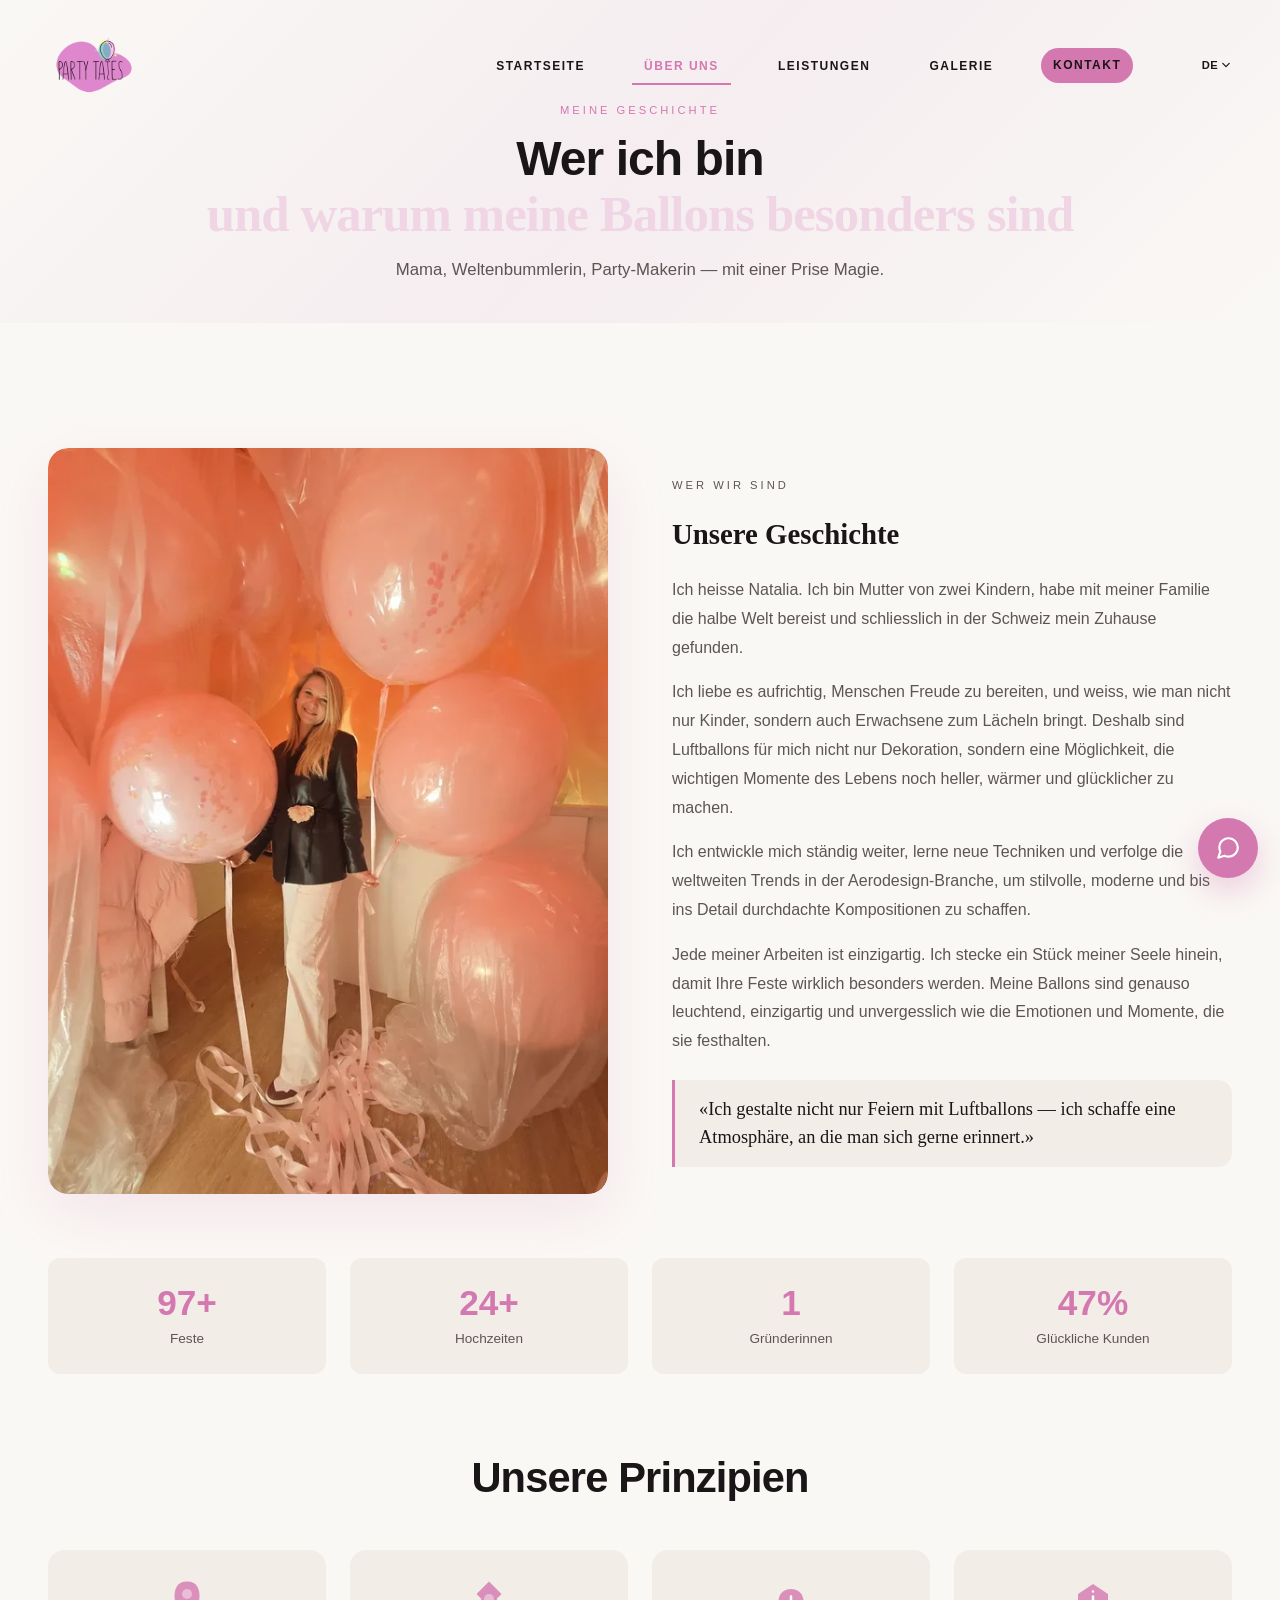
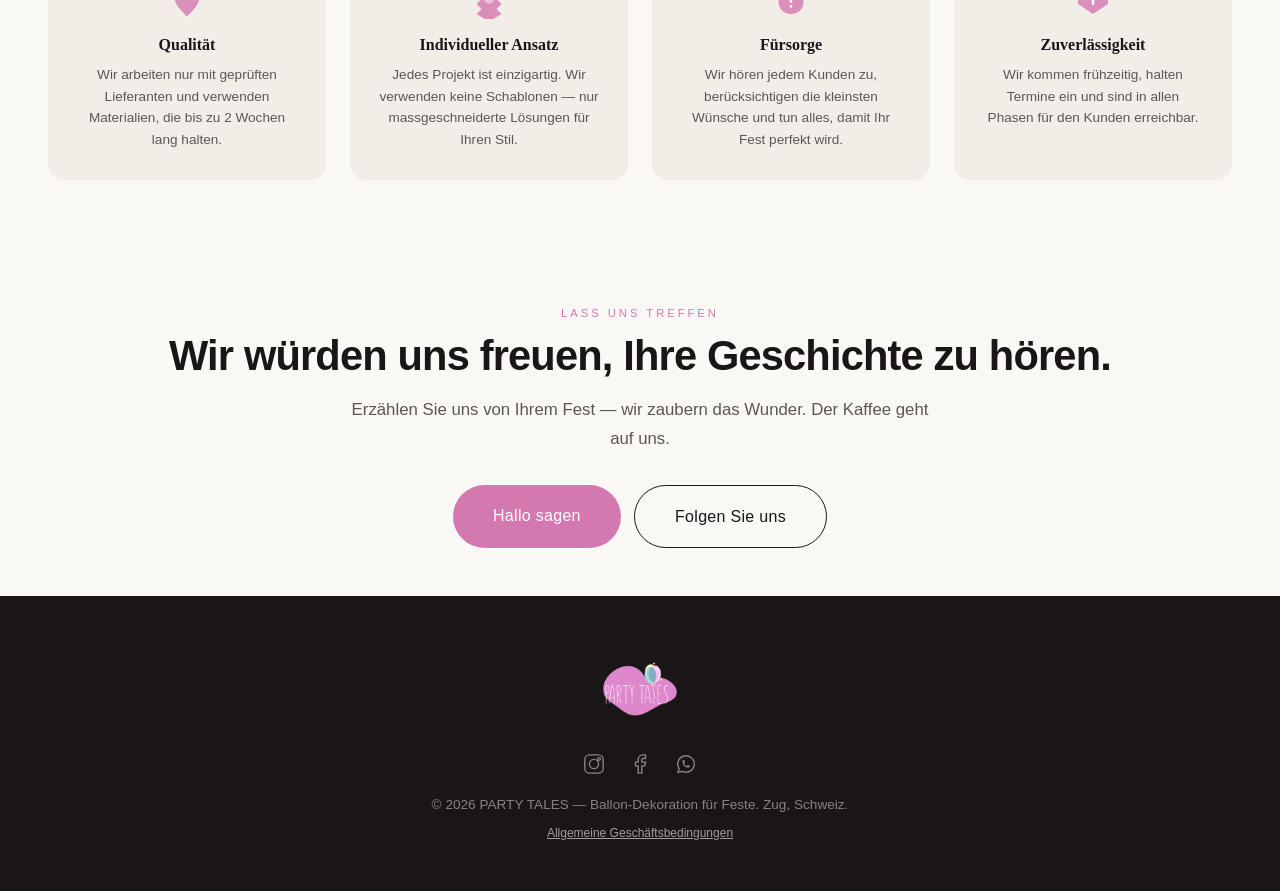
==== commit 4cb10c16: "Header & footer polish: bigger logo, visible menu X, real WhatsApp icon - Logo scaled up ~20% (60–92" ====
--- a/about.html
+++ b/about.html
@@ -170,9 +170,9 @@
       </svg>
     </a>
     <a href="https://wa.me/message/LN7LBQU5QT4QI1" target="_blank" rel="noopener" aria-label="WhatsApp">
-      <svg viewBox="0 0 24 24" fill="none" stroke="currentColor" stroke-width="1.5">
-        <path d="M12 2C6.5 2 2 6.5 2 12C2 14 2.7 16 4 17.5L3 22L7.7 20.5C9.3 21.5 11 22 12 22C17.5 22 22 17.5 22 12C22 6.5 17.5 2 12 2Z"/>
-        <path d="M8 9C8 8.5 8.5 8 9 8H9.5C9.8 8 10 8.2 10 8.5V9.5C10 9.8 9.8 10 9.5 10H9C8.5 10 8 10.5 8 11V12C8 13 9 14 10 14H11C11.5 14 12 13.5 12 13V12.5C12 12.2 11.8 12 11.5 12H10.5" stroke-linecap="round"/>
+      <svg viewBox="0 0 24 24" fill="none" stroke="currentColor" stroke-width="1.5" stroke-linecap="round" stroke-linejoin="round">
+        <path d="M3 21l1.65-3.8a9 9 0 1 1 3.4 2.9L3 21"/>
+        <path d="M9 10a.5.5 0 0 0 1 0V9a.5.5 0 0 0-1 0v1a5 5 0 0 0 5 5h1a.5.5 0 0 0 0-1h-1a.5.5 0 0 0 0 1"/>
       </svg>
     </a>
   </div>
--- a/css/style.css
+++ b/css/style.css
@@ -74,7 +74,7 @@
 }
 html { scroll-behavior: smooth; overflow-x: clip; }
 /* Keep anchor / skip-link targets clear of the fixed navigation bar. */
-:target, #main-content, main > section[id] { scroll-margin-top: 6rem; }
+:target, #main-content, main > section[id] { scroll-margin-top: 7rem; }
 /* ── Reveal Animations ── */
 /* No-JS / no-IntersectionObserver fallback: never hide content from users
    who can't run the reveal observer (SEO, screen readers, disabled JS). */
@@ -162,8 +162,8 @@
   padding: .8rem 3rem;
 }
 .logo { display: flex; align-items: center; }
-.logo img { height: clamp(50px, 6vw, 76px); width: auto; display: block; transition: height .4s; }
-nav.scrolled .logo img { height: clamp(46px, 5vw, 64px); }
+.logo img { height: clamp(60px, 7.2vw, 92px); width: auto; display: block; transition: height .4s; }
+nav.scrolled .logo img { height: clamp(54px, 6vw, 78px); }
 .nav-links { display: flex; gap: 2.2rem; list-style: none; align-items: center; }
 .nav-links a {
   font-size: .75rem;
@@ -305,6 +305,10 @@
 .nav-toggle.active span:nth-child(1) { transform: rotate(45deg) translate(5px, 5px); }
 .nav-toggle.active span:nth-child(2) { opacity: 0; }
 .nav-toggle.active span:nth-child(3) { transform: rotate(-45deg) translate(5px,-5px); }
+/* Once open, the burger sits on the light menu panel — the white "on hero"
+   colour would make the X invisible there, so force it dark. */
+nav .nav-toggle.active span,
+nav.nav-hero:not(.scrolled) .nav-toggle.active span { background: var(--color-text); }
 
 /* ── Buttons ── */
 .btn {
@@ -622,6 +626,36 @@
   font-weight: 300;
   line-height: 1.7;
 }
+.scroll-cue {
+  display: inline-flex;
+  flex-direction: column;
+  align-items: center;
+  gap: .35rem;
+  margin-top: 2rem;
+  color: var(--color-accent);
+  text-decoration: none;
+  font-size: .72rem;
+  font-weight: 500;
+  text-transform: uppercase;
+  letter-spacing: 2px;
+  cursor: pointer;
+  transition: color .25s, opacity .4s ease, transform .4s ease;
+  animation: scrollCueBounce 1.9s ease-in-out infinite;
+}
+.scroll-cue:hover { color: var(--color-accent-hover); }
+.scroll-cue svg { width: 22px; height: 22px; }
+.scroll-cue.cue-hidden {
+  opacity: 0;
+  transform: translateY(8px);
+  pointer-events: none;
+}
+@keyframes scrollCueBounce {
+  0%, 100% { transform: translateY(0); }
+  50%      { transform: translateY(7px); }
+}
+@media (prefers-reduced-motion: reduce) {
+  .scroll-cue { animation: none; }
+}
 
 /* ── About ── */
 .about-grid {
@@ -1397,9 +1431,19 @@
 /* ── Contact ── */
 .contact-grid {
   display: grid;
-  grid-template-columns: 1fr 1fr;
-  gap: 4rem;
+  grid-template-columns: 0.85fr 1fr;
+  align-items: stretch;
+  gap: 2rem;
   margin-top: 3rem;
+}
+.contact-info {
+  display: flex;
+  flex-direction: column;
+  background: linear-gradient(160deg, var(--color-accent-light) 0%, var(--color-bg-alt) 100%);
+  border: 1px solid var(--color-border);
+  border-radius: var(--radius-lg);
+  box-shadow: var(--shadow-sm);
+  padding: clamp(1.75rem, 3vw, 2.5rem);
 }
 .contact-info h3 {
   font-size: 1.6rem;
@@ -1409,18 +1453,52 @@
   color: var(--color-text-secondary);
   line-height: 1.8;
   font-weight: 300;
-  margin-bottom: 1.5rem;
+  margin-bottom: 1.75rem;
 }
 .contact-detail {
   display: flex; align-items: center; gap: 1rem;
-  margin-bottom: 1rem;
+  margin-bottom: 1.1rem;
 }
 .contact-detail .icon-wrap {
   width: 44px; height: 44px;
   background: #fff;
   border-radius: 50%;
+  box-shadow: var(--shadow-xs);
   display: flex; align-items: center; justify-content: center;
   flex-shrink: 0;
+}
+.contact-info-foot {
+  margin-top: auto;
+  padding-top: 1.75rem;
+  border-top: 1px solid var(--color-border);
+}
+.contact-info-foot-label {
+  display: block;
+  font-size: .75rem;
+  font-weight: 500;
+  text-transform: uppercase;
+  letter-spacing: 1px;
+  color: var(--color-accent);
+  margin-bottom: .75rem;
+}
+.social-links--start {
+  justify-content: flex-start;
+  gap: 1rem;
+  margin: 0;
+}
+.social-links--start a {
+  width: 40px; height: 40px;
+  display: flex; align-items: center; justify-content: center;
+  background: #fff;
+  border-radius: 50%;
+  box-shadow: var(--shadow-xs);
+  color: var(--color-accent);
+  transition: transform .25s var(--ease-out-expo), box-shadow .25s;
+}
+.social-links--start a:hover {
+  transform: translateY(-2px);
+  box-shadow: var(--shadow-sm);
+  color: var(--color-accent-hover);
 }
 .contact-detail .icon-wrap svg {
   width: 18px; height: 18px;
@@ -1431,7 +1509,14 @@
   display: block; font-size: .8rem; color: var(--color-accent);
   text-transform: uppercase; letter-spacing: 1px; margin-bottom: 2px;
 }
-.contact-form { display: flex; flex-direction: column; gap: 1rem; }
+.contact-form {
+  display: flex; flex-direction: column; gap: 1rem;
+  background: var(--color-card);
+  border: 1px solid var(--color-border);
+  border-radius: var(--radius-lg);
+  box-shadow: var(--shadow-md);
+  padding: clamp(1.75rem, 3vw, 2.5rem);
+}
 .form-group { display: flex; flex-direction: column; gap: .4rem; }
 .form-group label {
   font-size: .75rem;
@@ -1795,6 +1880,9 @@
 
   /* Contact */
   .contact-grid { gap: 1.5rem; }
+  .contact-info,
+  .contact-form { padding: 1.5rem 1.25rem; }
+  .contact-info-foot { padding-top: 1.5rem; }
   .contact-info h3 { font-size: 1.3rem; }
   .phone-row { flex-direction: column; gap: .5rem; }
   .phone-row select { width: 100%; }
@@ -1909,6 +1997,8 @@
   .contact-form input,
   .contact-form textarea,
   .contact-form select { padding: .7rem .85rem; font-size: 16px; }
+  .contact-info,
+  .contact-form { padding: 1.25rem 1rem; }
   .btn-lg { padding: .7rem 1.4rem; font-size: .8rem; }
 }
 /* Tablet/Desktop: 768+ - show grid, hide single */
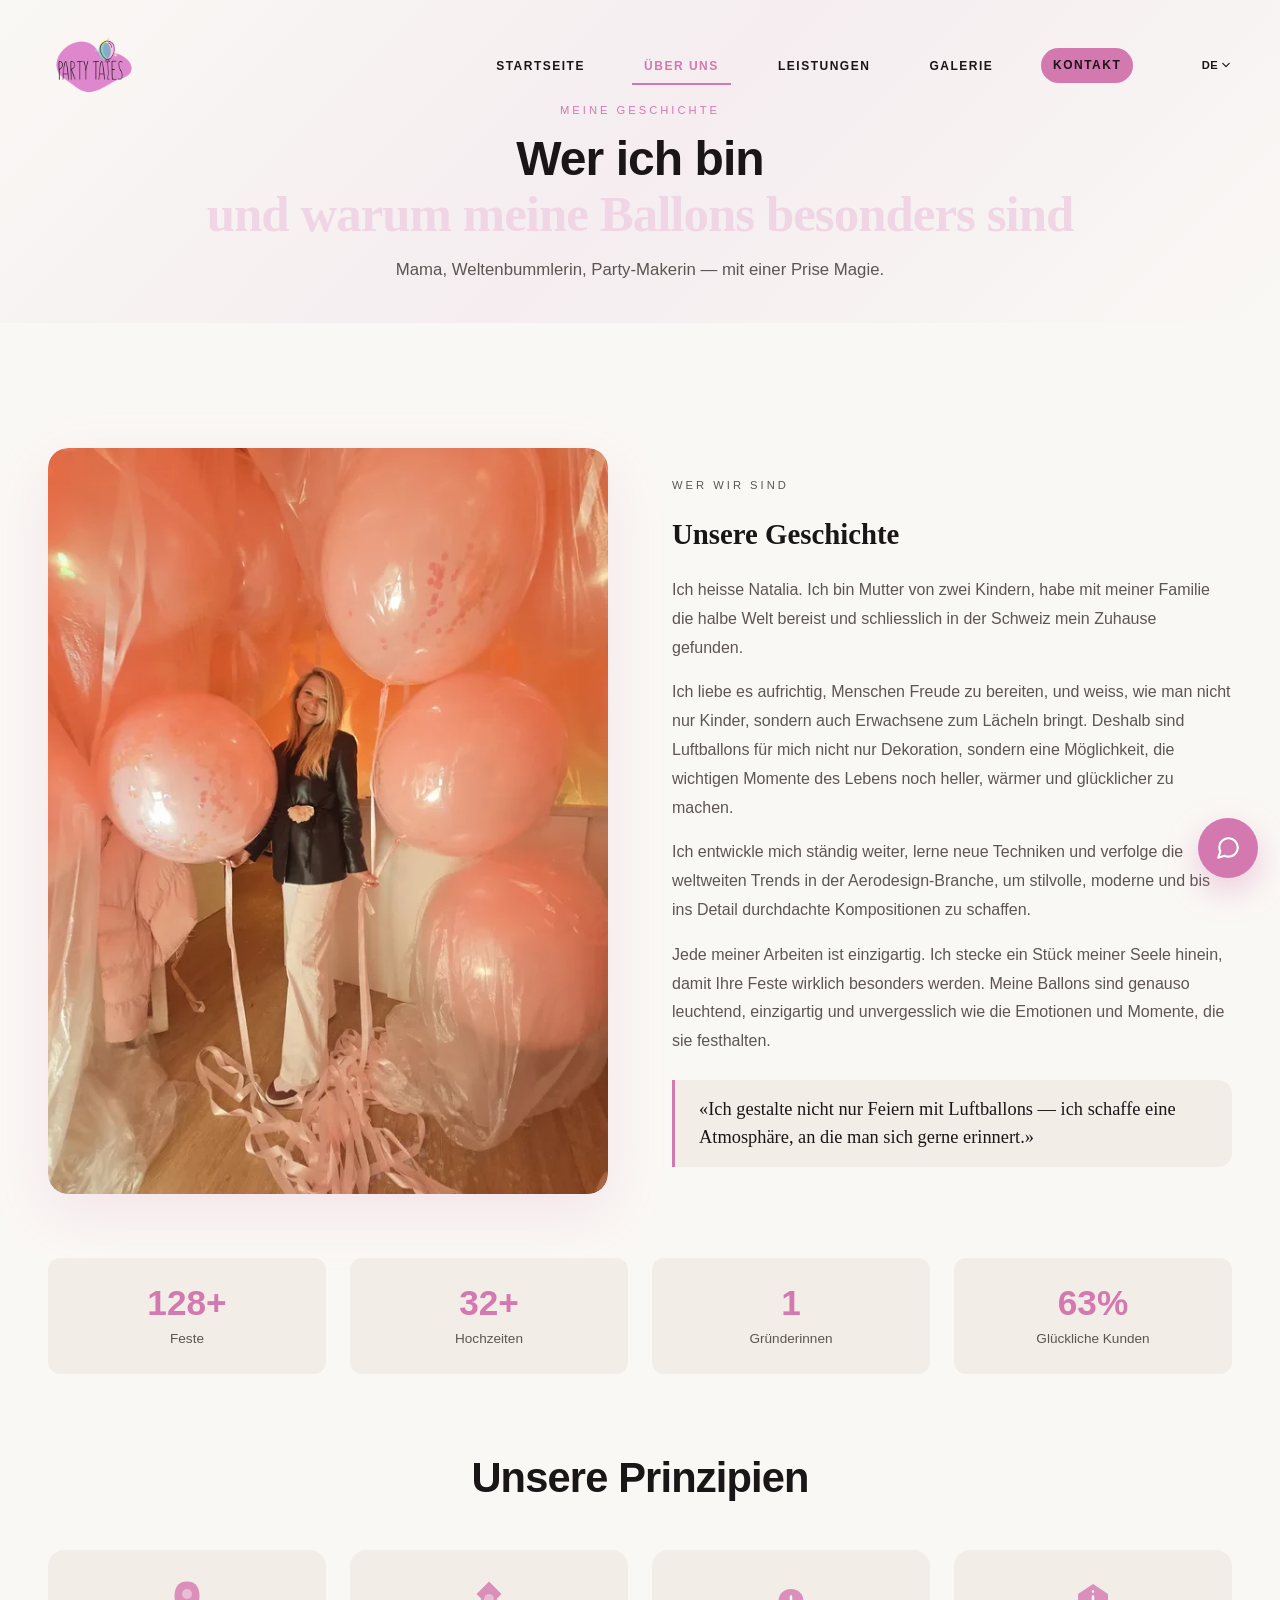
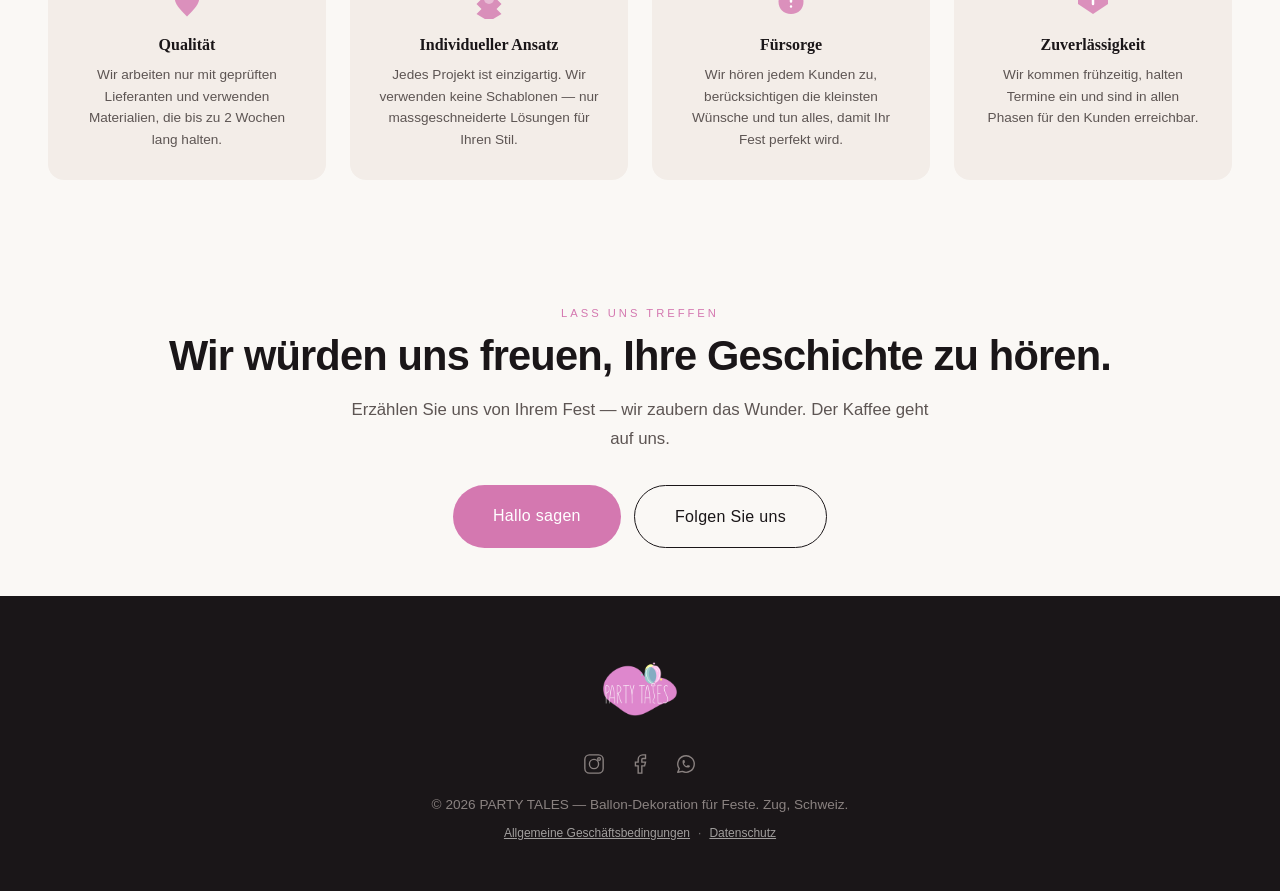
==== commit 365e887e: "Privacy: consent checkbox on request & review forms, Datenschutz page (DE/RU/EN) - Required consent " ====
--- a/about.html
+++ b/about.html
@@ -177,7 +177,7 @@
     </a>
   </div>
   <p data-i18n="footer.copyright">&copy; 2026 PARTY TALES &mdash; Ballon-Dekoration für Feste. Zug, Schweiz.</p>
-  <p class="footer-terms"><a href="terms.html" class="footer-terms-link" data-i18n="footer.terms">Allgemeine Geschäftsbedingungen</a></p>
+  <p class="footer-terms"><a href="terms.html" class="footer-terms-link" data-i18n="footer.terms">Allgemeine Geschäftsbedingungen</a><span class="footer-terms-sep" aria-hidden="true">&middot;</span><a href="privacy.html" class="footer-terms-link" data-i18n="footer.privacy">Datenschutz</a></p>
 </footer>
 
 <button class="back-to-top" id="backToTop" aria-label="Nach oben" data-i18n-aria="backToTop.aria">
--- a/css/style.css
+++ b/css/style.css
@@ -1591,6 +1591,39 @@
 }
 .form-error.show { display: block; }
 
+/* ── Consent checkbox (Datenschutz) ── */
+.form-group .consent-check {
+  position: relative;
+  display: flex; align-items: flex-start; gap: .75rem;
+  cursor: pointer;
+  font-size: .82rem; font-weight: 400; line-height: 1.55;
+  text-transform: none; letter-spacing: 0;
+  color: var(--color-text-secondary);
+}
+.consent-check input[type="checkbox"] {
+  position: absolute; top: 1px; left: 0;
+  width: 20px; height: 20px; margin: 0; padding: 0;
+  opacity: 0; cursor: pointer;
+}
+.consent-box {
+  flex: none;
+  width: 20px; height: 20px; margin-top: 1px;
+  border: 1.5px solid var(--color-border);
+  border-radius: 6px;
+  background: var(--color-bg);
+  transition: border-color .2s, background-color .2s, box-shadow .2s;
+  background-repeat: no-repeat; background-position: center; background-size: 12px;
+}
+.consent-check:hover .consent-box { border-color: var(--color-accent); }
+.consent-check input:focus-visible + .consent-box { box-shadow: 0 0 0 3px var(--color-accent-light); border-color: var(--color-accent); }
+.consent-check input:checked + .consent-box {
+  background-color: var(--color-accent); border-color: var(--color-accent);
+  background-image: url("data:image/svg+xml,%3Csvg xmlns='http://www.w3.org/2000/svg' viewBox='0 0 12 10'%3E%3Cpath d='M1 5l3.5 3.5L11 1.5' fill='none' stroke='%23fff' stroke-width='2' stroke-linecap='round' stroke-linejoin='round'/%3E%3C/svg%3E");
+}
+.consent-check input.error + .consent-box { border-color: #e74c3c; }
+.consent-text a { color: var(--color-accent); text-decoration: underline; text-underline-offset: 2px; }
+.consent-text a:hover { color: var(--color-accent-hover); }
+
 /* ── Footer ── */
 footer {
   background: var(--color-bg-dark);
@@ -1628,6 +1661,13 @@
 .footer-terms { margin-top:.5rem; font-size:.75rem; }
 .footer-terms-link { color: rgba(250,248,245,.6); text-decoration: underline; }
 .footer-terms-link:hover { color: var(--color-accent-light); }
+.footer-terms-sep { margin: 0 .5rem; color: rgba(250,248,245,.4); }
+@media (max-width: 600px) {
+  .footer-terms { display: flex; flex-direction: column; align-items: center; gap: .45rem; }
+  .footer-terms-sep { display: none; }
+}
+.terms-content a { color: var(--color-accent); text-decoration: underline; text-underline-offset: 2px; }
+.terms-content strong { font-weight: 500; color: var(--color-text); }
 
 /* ── Nav contact button override ── */
 .nav-contact-btn { padding:.6rem 1.6rem; font-size:.8rem; }
@@ -1752,7 +1792,6 @@
   }
   .nav-links.open { right: 0; }
   .nav-toggle span { background: var(--color-text); }
-  .nav-hero:not(.scrolled) .nav-toggle span { background: #fff; }
   .nav-toggle {
     display: flex;
     z-index: 1001;
@@ -2353,6 +2392,9 @@
 }
 .pt-chat-name:focus { border-color: var(--color-accent); }
 .pt-chat-name[hidden] { display: none; }
+.pt-chat-privacy { margin: 0; font-size: 11px; line-height: 1.4; color: var(--color-text-muted); text-align: center; }
+.pt-chat-privacy a { color: inherit; text-decoration: underline; }
+.pt-chat-privacy a:hover { color: var(--color-accent); }
 .pt-chat-text {
   flex: 1;
   resize: none;
@@ -2506,101 +2548,6 @@
 
 
 
-/* ── Away notice: Natalia's seasonal note (04.07–12.08.2026) ── */
-.away-note {
-  position: fixed;
-  left: 2rem;
-  bottom: 2rem;
-  z-index: 8900; /* under the chat widget (9000), above back-to-top (999) */
-  display: flex;
-  align-items: flex-start;
-  gap: 0.9rem;
-  max-width: 400px;
-  padding: 1.15rem 2.6rem 1.15rem 1.15rem;
-  background: var(--color-card);
-  border: 1px solid var(--color-border);
-  border-radius: var(--radius-lg);
-  box-shadow: var(--shadow-md);
-  opacity: 0;
-  transform: translateY(16px);
-  transition: opacity .6s var(--ease-out-expo), transform .6s var(--ease-out-expo);
-  pointer-events: none;
-}
-.away-note.is-in { opacity: 1; transform: translateY(0); pointer-events: auto; }
-.away-note-ava {
-  position: relative;
-  width: 52px; height: 52px;
-  border-radius: 50%;
-  overflow: hidden;
-  flex: none;
-  border: 2px solid var(--color-accent-light);
-}
-/* The source photo is full-height — zoom the circle in on Natalia's face */
-.away-note-ava img {
-  position: absolute;
-  width: 400%;
-  max-width: none;
-  left: -140%;
-  top: -126%;
-}
-.away-note-label {
-  font-size: var(--text-xs);
-  font-weight: 600;
-  text-transform: uppercase;
-  letter-spacing: .12em;
-  color: var(--color-accent);
-  margin-bottom: .35rem;
-}
-.away-note-text {
-  margin: 0 0 .5rem;
-  font-size: var(--text-sm);
-  line-height: 1.55;
-  color: var(--color-text-secondary);
-}
-.away-note-cta {
-  font-size: var(--text-sm);
-  font-weight: 600;
-  color: var(--color-accent);
-  text-decoration: none;
-}
-.away-note-cta:hover { color: var(--color-accent-hover); }
-.away-note-close {
-  position: absolute;
-  top: .55rem; right: .55rem;
-  width: 30px; height: 30px;
-  display: flex; align-items: center; justify-content: center;
-  border: none;
-  border-radius: 50%;
-  background: transparent;
-  color: var(--color-text-muted);
-  cursor: pointer;
-  transition: background .2s, color .2s;
-}
-.away-note-close:hover { background: var(--color-bg-alt); color: var(--color-text); }
-.away-note-close svg { width: 14px; height: 14px; }
-/* Keep back-to-top clear of the note (desktop shares the bottom-left corner) */
-body.has-away-note .back-to-top { bottom: calc(2rem + var(--away-note-h, 0px) + .75rem); }
-@media (max-width: 767px) {
-  /* Sits above the chat bubble zone (fab: 60px at bottom/right 14px), full width */
-  .away-note { left: 14px; right: 14px; bottom: 86px; max-width: none; padding: 1rem 2.4rem 1rem 1rem; }
-  .away-note-ava { width: 44px; height: 44px; }
-  /* On phones back-to-top (48px at bottom 1rem) fits under the note — no shift */
-  body.has-away-note .back-to-top { bottom: 1rem; }
-}
-@media (prefers-reduced-motion: reduce) {
-  .away-note { transition: opacity .2s ease; transform: none; }
-}
-/* Away-period note above the contact form fields (also 04.07–12.08.2026) */
-.away-form-note {
-  margin: 0 0 1.5rem;
-  padding: .85rem 1.1rem;
-  font-size: var(--text-sm);
-  line-height: 1.55;
-  color: var(--color-text);
-  background: var(--color-accent-light);
-  border-radius: var(--radius-md);
-}
-
 /* ── FAQ (contacts) ── */
 .faq-list {
   max-width: 720px;
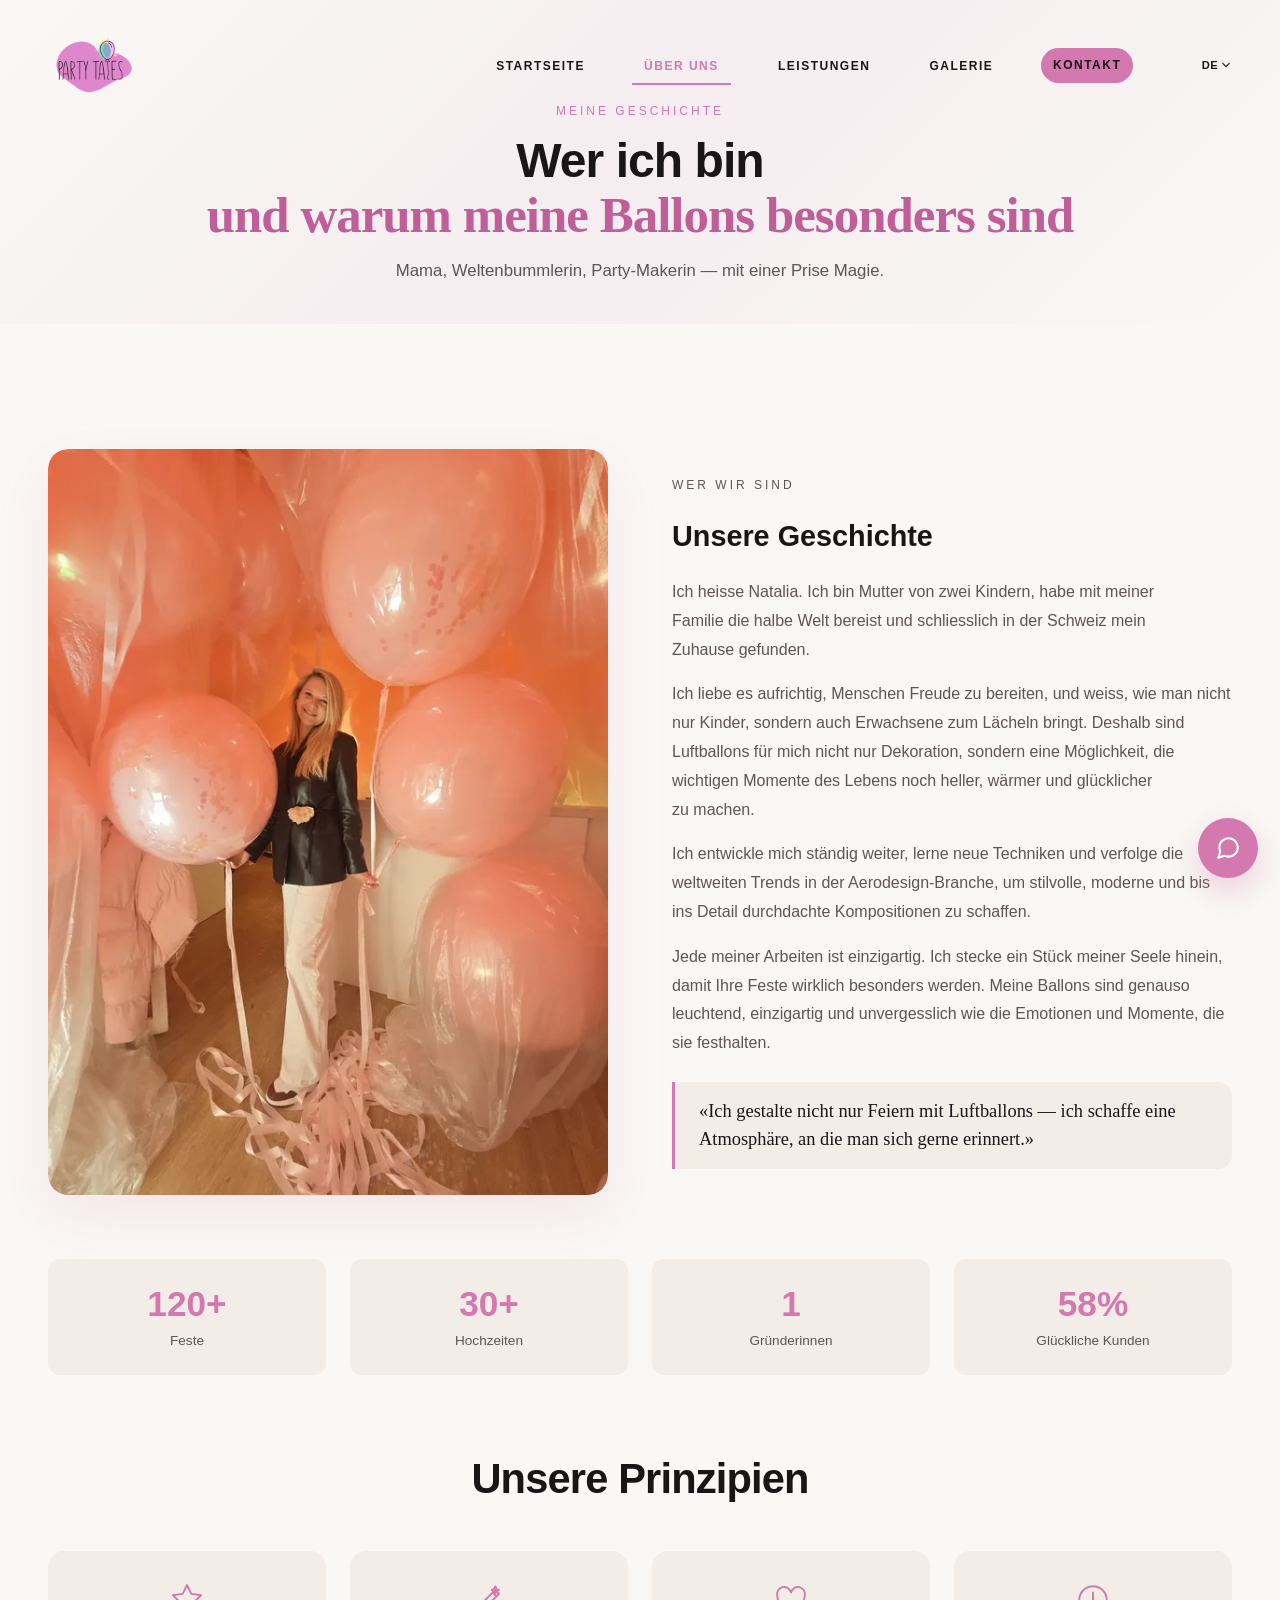
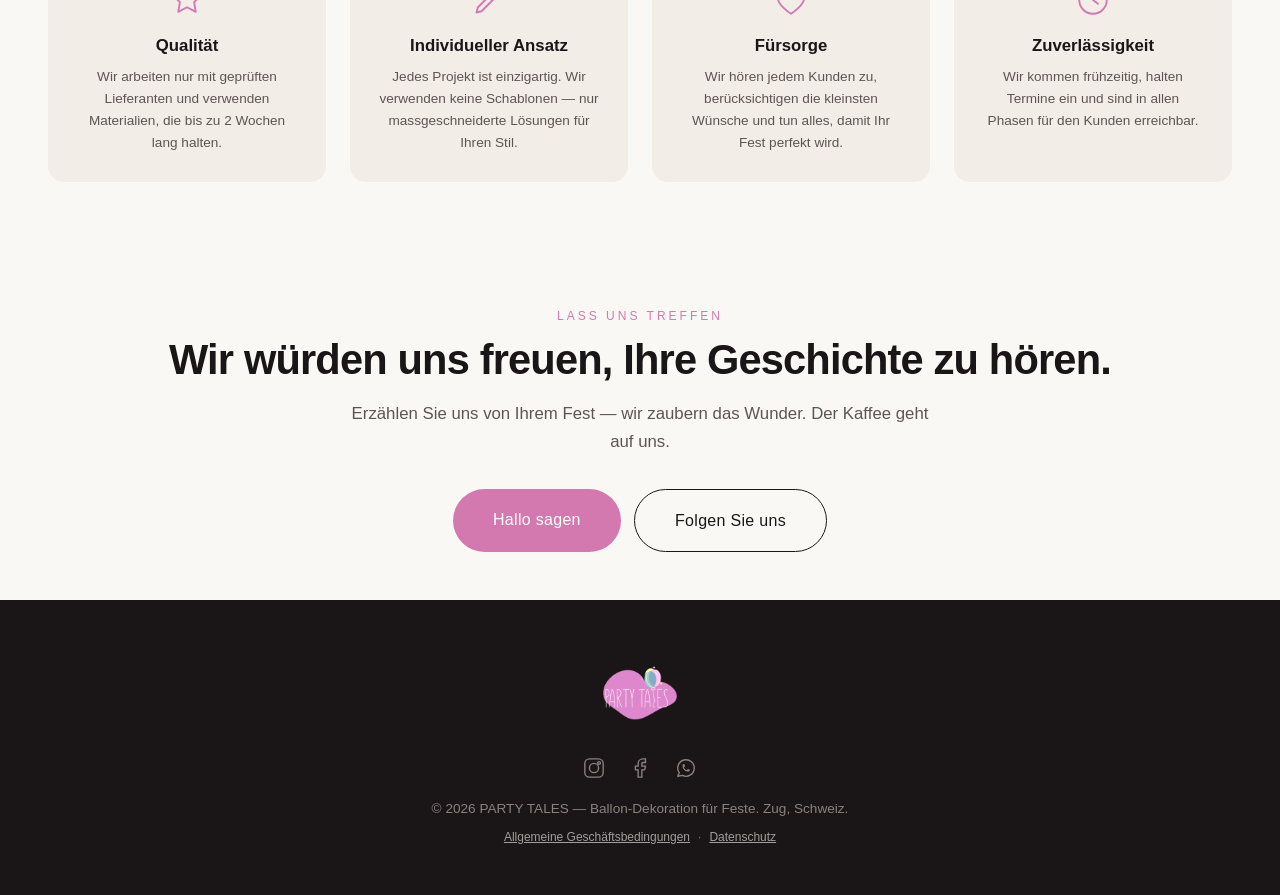
==== commit 5fa3da89: "Design audit fixes: readable accent words, one type system, even grids - Accent words on light secti" ====
--- a/about.html
+++ b/about.html
@@ -111,28 +111,28 @@
       <div class="values-grid" style="margin-top:3rem">
         <div class="value-card reveal">
           <div class="value-icon">
-            <svg viewBox="0 0 32 32" fill="none"><path d="M16 2C8 2 6 8 6 14c0 6 4 10 10 16 6-6 10-10 10-16C26 8 24 2 16 2Z" fill="currentColor" opacity=".8"/><circle cx="16" cy="12" r="4" fill="#fff" opacity=".4"/></svg>
+            <svg viewBox="0 0 32 32" fill="none" stroke="currentColor" stroke-width="1.5" stroke-linecap="round" stroke-linejoin="round"><path d="M16 4l3.5 7.1 7.8 1.1-5.6 5.5 1.3 7.8L16 21.8l-7 3.7 1.3-7.8-5.6-5.5 7.8-1.1z"/></svg>
           </div>
           <h3 data-i18n="about.values.card1.title">Qualität</h3>
           <p data-i18n="about.values.card1.desc">Wir arbeiten nur mit geprüften Lieferanten und verwenden Materialien, die bis zu 2 Wochen lang halten.</p>
         </div>
         <div class="value-card reveal">
           <div class="value-icon">
-            <svg viewBox="0 0 32 32" fill="none"><path d="M16 2L6 12l4 4-4 4 4 4-4 4 10 6 10-6-4-4 4-4-4-4 4-4L16 2Z" fill="currentColor" opacity=".8"/><circle cx="16" cy="16" r="4" fill="#fff" opacity=".4"/></svg>
+            <svg viewBox="0 0 32 32" fill="none" stroke="currentColor" stroke-width="1.5" stroke-linecap="round" stroke-linejoin="round"><path d="M6 26l4-1 14-14-3-3L7 22z"/><path d="M19 10l3 3"/><path d="M21 5l1 2 2 1-2 1-1 2-1-2-2-1 2-1z"/></svg>
           </div>
           <h3 data-i18n="about.values.card2.title">Individueller Ansatz</h3>
           <p data-i18n="about.values.card2.desc">Jedes Projekt ist einzigartig. Wir verwenden keine Schablonen &mdash; nur massgeschneiderte Lösungen für Ihren Stil.</p>
         </div>
         <div class="value-card reveal">
           <div class="value-icon">
-            <svg viewBox="0 0 32 32" fill="none"><path d="M16 28c6 0 10-4 10-10S22 8 16 8 6 12 6 18s4 10 10 10Z" fill="currentColor" opacity=".8"/><path d="M16 14v4m0 4h0" stroke="#fff" stroke-width="2" stroke-linecap="round"/></svg>
+            <svg viewBox="0 0 32 32" fill="none" stroke="currentColor" stroke-width="1.5" stroke-linecap="round" stroke-linejoin="round"><path d="M16 27S5 20.5 5 12.5A5.5 5.5 0 0 1 16 10a5.5 5.5 0 0 1 11 2.5C27 20.5 16 27 16 27z"/></svg>
           </div>
           <h3 data-i18n="about.values.card3.title">Fürsorge</h3>
           <p data-i18n="about.values.card3.desc">Wir hören jedem Kunden zu, berücksichtigen die kleinsten Wünsche und tun alles, damit Ihr Fest perfekt wird.</p>
         </div>
         <div class="value-card reveal">
           <div class="value-icon">
-            <svg viewBox="0 0 32 32" fill="none"><path d="M16 4L4 12v8l12 8 12-8v-8L16 4Z" fill="currentColor" opacity=".8"/><path d="M16 14v6M16 10h0" stroke="#fff" stroke-width="2" stroke-linecap="round"/></svg>
+            <svg viewBox="0 0 32 32" fill="none" stroke="currentColor" stroke-width="1.5" stroke-linecap="round" stroke-linejoin="round"><circle cx="16" cy="16" r="11"/><path d="M16 10v6l4 3"/></svg>
           </div>
           <h3 data-i18n="about.values.card4.title">Zuverlässigkeit</h3>
           <p data-i18n="about.values.card4.desc">Wir kommen frühzeitig, halten Termine ein und sind in allen Phasen für den Kunden erreichbar.</p>
--- a/css/style.css
+++ b/css/style.css
@@ -15,7 +15,7 @@
   --color-success: #4A9D7A;
 
   --font-sans: 'Instrument Sans', -apple-system, BlinkMacSystemFont, 'Segoe UI', Roboto, 'Helvetica Neue', Arial, sans-serif;
-  --font-serif: Georgia, 'Times New Roman', serif;
+  --font-serif: 'Playfair Display', Georgia, 'Times New Roman', serif;
   /* Elegant display serif for accent words & quotes (wide, refined, has Cyrillic) */
   --font-display: 'Playfair Display', Georgia, 'Times New Roman', serif;
 
@@ -118,7 +118,7 @@
   position: relative;
   overflow-x: clip;
 }
-h1, h2, h3, h4 { font-family: var(--font-serif); font-weight: 600; }
+h1, h2, h3, h4 { font-family: var(--font-sans); font-weight: 600; letter-spacing: -0.01em; }
 img { max-width: 100%; display: block; }
 a { text-decoration: none; color: inherit; }
 
@@ -849,7 +849,7 @@
   color: var(--color-accent);
 }
 .service-price {
-  font-family: Georgia, 'Times New Roman', serif;
+  font-family: var(--font-display);
   font-size: clamp(1.1rem, 2.5vw, 1.4rem);
   color: var(--color-accent);
   font-weight: 700;
@@ -940,7 +940,7 @@
 }
 .service-image-price {
   display: inline-block;
-  font-family: Georgia, 'Times New Roman', serif;
+  font-family: var(--font-display);
   font-size: 1rem;
   color: var(--color-accent);
   font-weight: 600;
@@ -2839,3 +2839,148 @@
 .dp-day.is-today { box-shadow: inset 0 0 0 1.5px var(--color-accent); }
 .dp-day.is-selected { background: var(--color-accent); color: #fff; }
 .dp-day.is-selected:hover:not(:disabled) { background: var(--color-accent-hover); }
+
+/* ═══════════════════════════════════════════════════════════════
+   Design polish · October 2026
+   Fixes from the design audit: contrast, one type system, even grids.
+   ═══════════════════════════════════════════════════════════════ */
+
+/* Accent words: light pink was made for the dark hero — on light
+   sections it nearly vanished. Darker pink everywhere, light only on dark. */
+.hero-emphasis { color: var(--color-accent-hover); }
+.hero .hero-emphasis,
+#cta-final .hero-emphasis { color: var(--color-accent-light); }
+
+/* Calmer line breaks: no lone words, balanced headings */
+h1, h2, h3, .section-title { text-wrap: balance; }
+p, .section-desc { text-wrap: pretty; }
+
+/* Small caps labels — readable minimum 12px */
+.section-label, .page-hero-eyebrow, .hero-eyebrow { font-size: .75rem; }
+
+/* Home · experience: headings and texts start on the same line in every column */
+.experience-grid { grid-template-rows: auto auto auto; row-gap: 0; }
+.experience-item { display: grid; grid-row: span 3; grid-template-rows: subgrid; row-gap: 0; }
+.experience-item h3 { align-self: end; }
+
+/* Home · services preview: the small caption repeated the title */
+.service-preview-tag { display: none; }
+
+/* Home · steps: quiet numerals instead of pink circles */
+.how-step-num {
+  width: auto; height: auto;
+  background: none;
+  border-radius: 0;
+  justify-content: flex-start;
+  font-size: 2.4rem;
+  font-weight: 500;
+  line-height: 1;
+  color: var(--color-accent);
+  margin-bottom: 1.4rem;
+  padding-bottom: 1rem;
+  border-bottom: 1px solid var(--color-border);
+  width: 100%;
+}
+.how-step { box-shadow: none; }
+
+/* Home · gallery preview: even grid instead of uneven masonry */
+#gallery .gallery-grid {
+  column-count: auto;
+  display: grid;
+  grid-template-columns: repeat(4, 1fr);
+  gap: 1rem;
+}
+#gallery .gallery-item { margin: 0; aspect-ratio: 4 / 5; }
+#gallery .gallery-item picture,
+#gallery .gallery-item img { width: 100%; height: 100%; object-fit: cover; }
+@media (max-width: 1023px) {
+  #gallery .gallery-grid { grid-template-columns: repeat(3, 1fr); gap: .8rem; }
+}
+@media (max-width: 767px) {
+  #gallery .gallery-grid { grid-template-columns: repeat(2, 1fr); gap: .6rem; }
+}
+
+/* Coverage strip under the home hero (new) */
+.facts-strip {
+  border-bottom: 1px solid var(--color-border);
+  padding: 1.4rem clamp(1.5rem, 4vw, 3rem);
+}
+.facts-strip ul {
+  list-style: none;
+  max-width: 1000px;
+  margin: 0 auto;
+  display: grid;
+  grid-template-columns: repeat(3, 1fr);
+}
+.facts-strip li {
+  text-align: center;
+  font-size: .85rem;
+  color: var(--color-text-secondary);
+  letter-spacing: .01em;
+}
+.facts-strip li + li { border-left: 1px solid var(--color-border); }
+.facts-strip strong { display: block; color: var(--color-text); font-weight: 600; font-size: .95rem; margin-bottom: .15rem; }
+@media (max-width: 767px) {
+  .facts-strip { padding: 1rem; }
+  .facts-strip li { font-size: .75rem; padding: 0 .4rem; }
+  .facts-strip strong { font-size: .85rem; }
+}
+
+/* Services · 9 cards: centred rows (no orphan card stuck on the left),
+   titles aligned at the top, buttons aligned at the bottom */
+.services-grid-squares {
+  display: flex;
+  flex-wrap: wrap;
+  justify-content: center;
+  gap: 1.5rem;
+}
+.services-grid-squares > * { flex: 0 0 calc((100% - 3 * 1.5rem) / 4); min-width: 0; }
+.service-card-front { flex: none; justify-content: flex-start; }
+.service-card-back { flex: 1; }
+.service-card-back .btn { margin-top: auto; }
+@media (max-width: 1023px) {
+  .services-grid-squares { gap: 1rem; }
+  .services-grid-squares > * { flex-basis: calc((100% - 1rem) / 2); }
+}
+
+/* About · principles: line icons in the same style as the rest of the site */
+.value-icon svg { width: 100%; height: 100%; }
+.value-card h3 { font-size: 1.05rem; }
+
+/* Contacts · social icons were centred by a later rule under a left label */
+.social-links.social-links--start { justify-content: flex-start; margin: 0; }
+
+/* Contacts · event type select looks like the other fields */
+.contact-form select:not(.phone-row select) {
+  appearance: none;
+  -webkit-appearance: none;
+  padding-right: 2.6rem;
+  cursor: pointer;
+  background-image: url("data:image/svg+xml,%3Csvg xmlns='http://www.w3.org/2000/svg' width='12' height='8' viewBox='0 0 12 8'%3E%3Cpath fill='%23999' d='M1.41.59 6 5.17 10.59.59 12 2 6 8 0 2z'/%3E%3C/svg%3E");
+  background-repeat: no-repeat;
+  background-position: right 1.2rem center;
+  background-size: 10px;
+}
+
+/* Touch targets on phones */
+@media (max-width: 767px) {
+  .filter-btn { font-size: .8rem; padding: .55rem 1rem; min-height: 40px; }
+  .gallery-filters { gap: .4rem; }
+  .footer-terms-link { display: inline-block; padding: .5rem .25rem; }
+  .testimonials-google { padding: .6rem 0; }
+  .gallery-item-label, .gallery-overlay-label { font-size: .75rem; }
+  .service-preview-cta { font-size: .75rem; }
+}
+.how-step-num { font-family: var(--font-sans); font-weight: 300; letter-spacing: -0.02em; font-variant-numeric: lining-nums tabular-nums; }
+.experience-grid { max-width: 1100px; }
+.experience-item { padding-left: .5rem; padding-right: .5rem; }
+h3, h4 { letter-spacing: 0; }
+body { font-variant-numeric: lining-nums; }
+@media (max-width: 767px) {
+  .facts-strip { padding: .4rem 1.25rem; }
+  .facts-strip ul { grid-template-columns: 1fr; }
+  .facts-strip li { display: flex; justify-content: space-between; align-items: baseline; gap: 1rem; padding: .7rem 0; text-align: left; }
+  .facts-strip li + li { border-left: 0; border-top: 1px solid var(--color-border); }
+  .facts-strip strong { margin: 0; }
+  .facts-strip span { text-align: right; }
+}
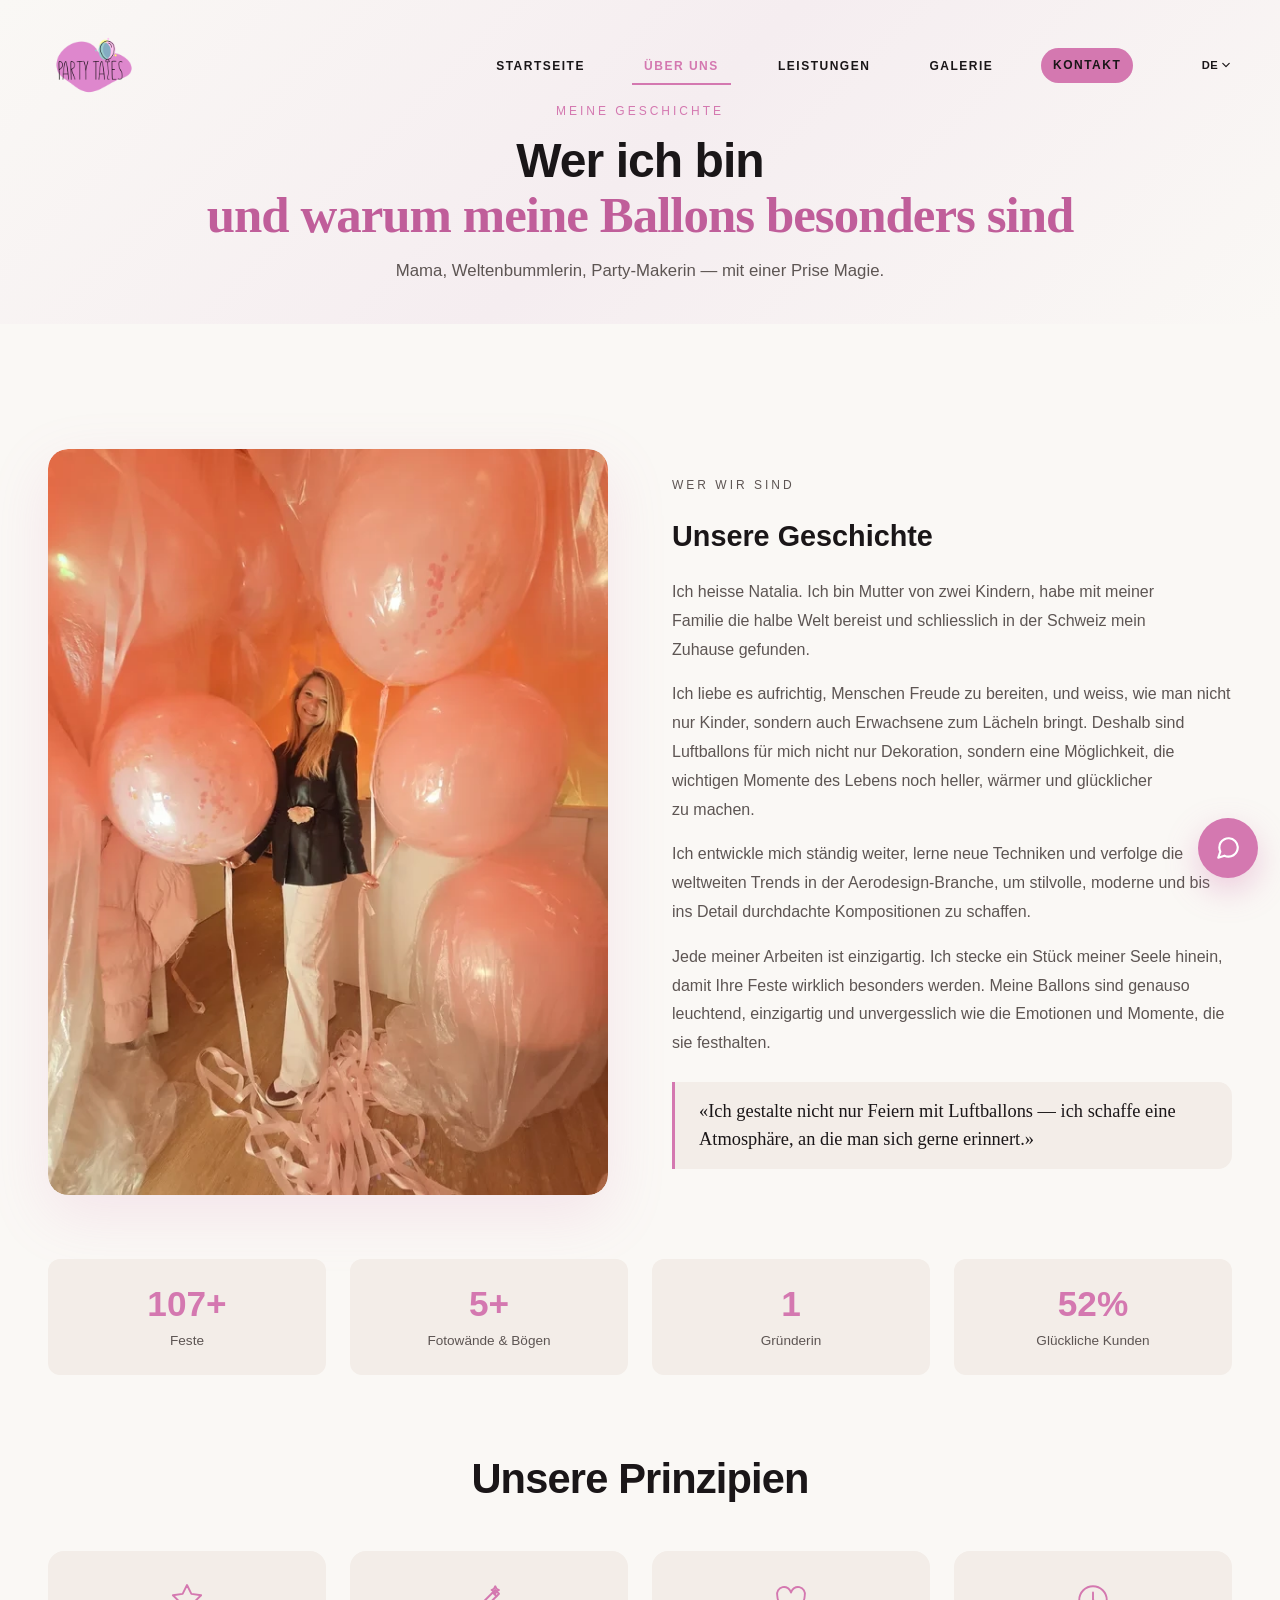
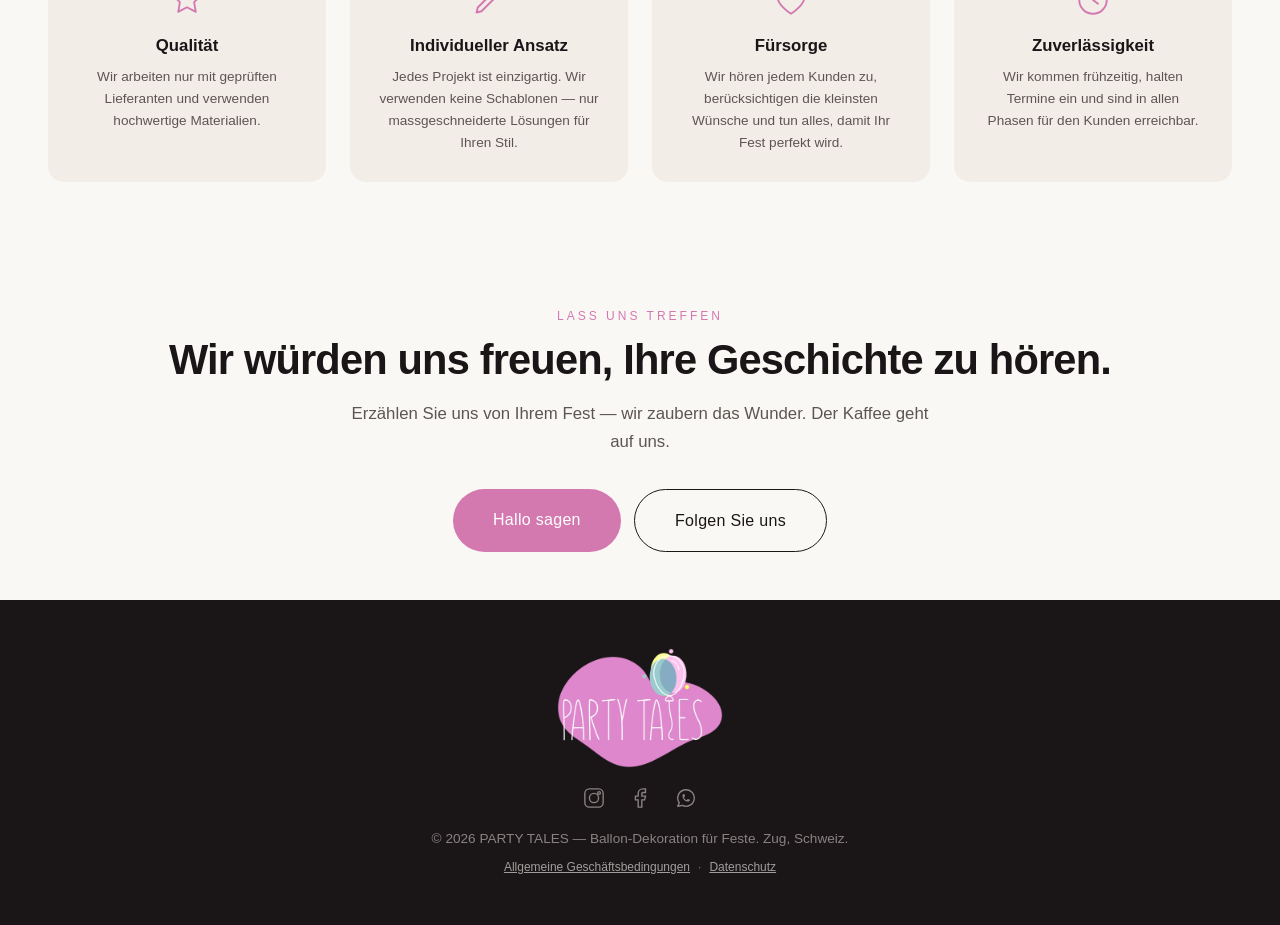
==== commit d6cbc2df: "Client updates (Nov 2026): prices section, gallery by service, About texts - Services: price list se" ====
--- a/about.html
+++ b/about.html
@@ -93,12 +93,12 @@
         <p data-i18n="about.stat1">Feste</p>
       </div>
       <div class="stat-card reveal">
-        <span class="stat-number">50+</span>
-        <p data-i18n="about.stat2">Hochzeiten</p>
+        <span class="stat-number">10+</span>
+        <p data-i18n="about.stat2">Fotow&auml;nde &amp; B&ouml;gen</p>
       </div>
       <div class="stat-card reveal">
-        <span class="stat-number">2</span>
-        <p data-i18n="about.stat3">Gründerinnen</p>
+        <span class="stat-number">1</span>
+        <p data-i18n="about.stat3">Gr&uuml;nderin</p>
       </div>
       <div class="stat-card reveal">
         <span class="stat-number">98%</span>
@@ -155,7 +155,7 @@
 </section>
 </main>
 <footer>
-  <a href="index.html" class="logo"><img src="images/logo-dark.webp" alt="PARTY TALES"></a>
+  <a href="index.html" class="logo"><img src="images/logo-footer.webp" alt="PARTY TALES" width="828" height="598"></a>
   <div class="social-links">
     <a href="https://www.instagram.com/partytales.ch/" target="_blank" rel="noopener" aria-label="Instagram">
       <svg viewBox="0 0 24 24" fill="none" stroke="currentColor" stroke-width="1.5">
--- a/css/style.css
+++ b/css/style.css
@@ -2984,3 +2984,70 @@
   .facts-strip strong { margin: 0; }
   .facts-strip span { text-align: right; }
 }
+
+/* ===== Client update · November 2026 ===== */
+/* Footer logo: cropped file (no transparent padding), larger */
+footer .logo img { height: 120px; width: auto; }
+@media (max-width: 767px) { footer .logo img { height: 96px; } }
+@media (max-width: 374px) { footer .logo img { height: 84px; } }
+
+/* Service card → gallery with filter */
+.service-gallery-link {
+  align-self: center;
+  font-size: .8rem;
+  color: var(--color-accent-hover);
+  text-decoration: none;
+  border-bottom: 1px solid transparent;
+  padding: .2rem 0;
+  transition: border-color .2s, color .2s;
+}
+.service-gallery-link:hover { color: var(--color-text); border-bottom-color: currentColor; }
+.service-card-back .btn { margin-top: auto; }
+
+/* Prices */
+.prices-section { background: var(--color-bg-alt); }
+.price-grid {
+  display: grid;
+  grid-template-columns: repeat(3, minmax(0, 1fr));
+  gap: 1.5rem;
+  margin-top: 2.5rem;
+}
+.price-card {
+  background: var(--color-card);
+  border-radius: var(--radius-lg);
+  box-shadow: var(--shadow-sm);
+  padding: 1.75rem 1.75rem 1.5rem;
+  text-align: left;
+}
+.price-card h3 { font-size: 1.1rem; margin: 0 0 1rem; line-height: 1.3; }
+.price-sub {
+  font-size: var(--text-xs);
+  letter-spacing: .06em;
+  text-transform: uppercase;
+  color: var(--color-text-muted);
+  margin: .9rem 0 .2rem;
+}
+.price-card h3 + .price-sub { margin-top: 0; }
+.price-list { list-style: none; margin: 0; padding: 0; }
+.price-list li {
+  display: flex;
+  justify-content: space-between;
+  align-items: baseline;
+  gap: 1rem;
+  padding: .55rem 0;
+  border-bottom: 1px solid var(--color-border);
+  font-size: .9rem;
+  color: var(--color-text-secondary);
+}
+.price-list li:last-child { border-bottom: 0; }
+.price-list b {
+  font-weight: 600;
+  color: var(--color-accent-hover);
+  white-space: nowrap;
+  font-variant-numeric: tabular-nums;
+}
+@media (max-width: 1023px) { .price-grid { grid-template-columns: repeat(2, minmax(0, 1fr)); } }
+@media (max-width: 640px) {
+  .price-grid { grid-template-columns: 1fr; gap: 1rem; }
+  .price-card { padding: 1.4rem 1.25rem 1.1rem; }
+}
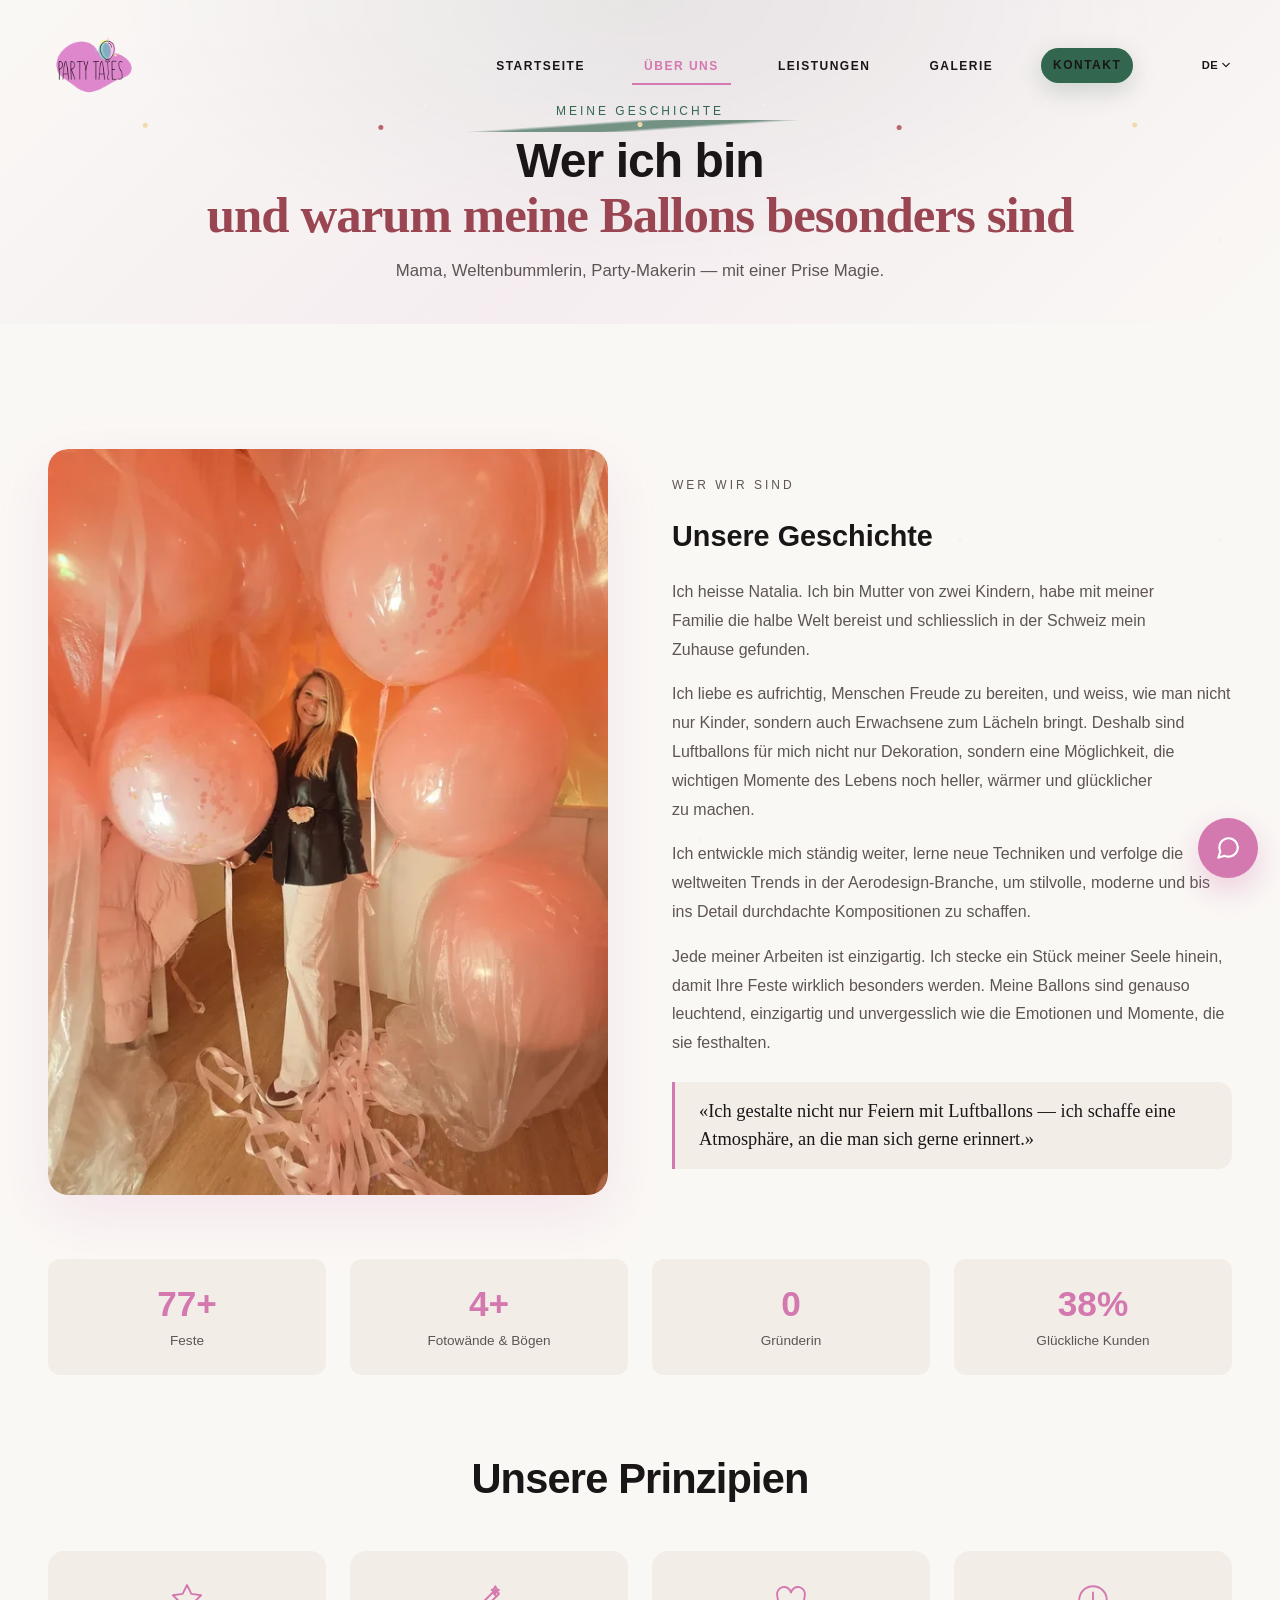
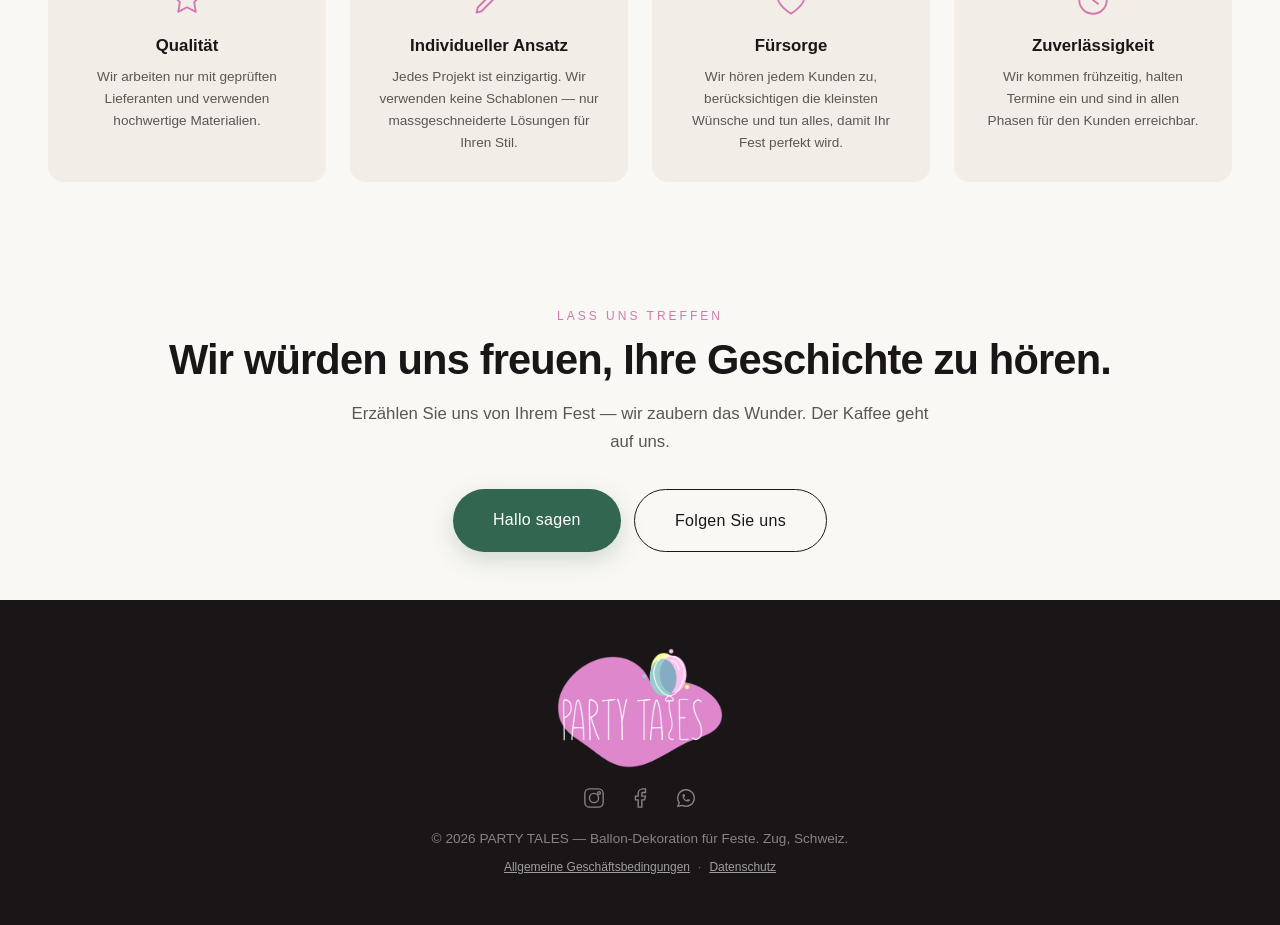
==== commit dbc52206: "Add Christmas styling across site" ====
--- a/about.html
+++ b/about.html
@@ -34,7 +34,7 @@
   <script defer src="js/script.js"></script>
   <script defer src="js/chat.js"></script>
 </head>
-<body>
+<body class="christmas-mode">
 
 <a href="#main-content" class="skip-link" data-i18n="skip.content">Zum Inhalt springen</a>
 
--- a/css/style.css
+++ b/css/style.css
@@ -3051,3 +3051,86 @@
   .price-grid { grid-template-columns: 1fr; gap: 1rem; }
   .price-card { padding: 1.4rem 1.25rem 1.1rem; }
 }
+
+
+/* ── Christmas details ── */
+body.christmas-mode::before {
+  content: "";
+  position: fixed;
+  inset: 0;
+  z-index: 900;
+  pointer-events: none;
+  opacity: .28;
+  background-image:
+    radial-gradient(circle, rgba(255,255,255,.95) 0 1px, transparent 1.8px),
+    radial-gradient(circle, rgba(244,225,190,.9) 0 1.2px, transparent 2px),
+    radial-gradient(circle, rgba(255,255,255,.75) 0 .8px, transparent 1.6px);
+  background-size: 170px 210px, 260px 300px, 110px 145px;
+  background-position: 0 0, 50px 90px, 20px 35px;
+  animation: christmas-snow 22s linear infinite;
+}
+@keyframes christmas-snow {
+  to { background-position: 0 210px, 50px 390px, 20px 180px; }
+}
+
+/* A fine evergreen strand with warm lights along the navigation edge. */
+body.christmas-mode nav::after {
+  content: "";
+  position: absolute;
+  left: max(1rem, 4vw);
+  right: max(1rem, 4vw);
+  bottom: -2px;
+  height: 12px;
+  pointer-events: none;
+  opacity: .78;
+  background:
+    radial-gradient(circle at 8% 45%, #f0d39a 0 2px, transparent 3px),
+    radial-gradient(circle at 28% 62%, #a83f4c 0 2px, transparent 3px),
+    radial-gradient(circle at 50% 38%, #f0d39a 0 2px, transparent 3px),
+    radial-gradient(circle at 72% 63%, #a83f4c 0 2px, transparent 3px),
+    radial-gradient(circle at 92% 42%, #f0d39a 0 2px, transparent 3px),
+    linear-gradient(176deg, transparent 43%, rgba(38,91,67,.78) 46% 53%, transparent 56%);
+  background-repeat: no-repeat;
+}
+body.christmas-mode nav.nav-hero:not(.scrolled)::after {
+  filter: brightness(1.45);
+}
+
+/* Champagne gold on the home hero; cranberry and evergreen on inner pages. */
+body.christmas-mode .hero .hero-emphasis,
+body.christmas-mode #cta-final .hero-emphasis {
+  color: #f1d9a8;
+  text-shadow: 0 0 24px rgba(241,217,168,.22);
+}
+body.christmas-mode .page-hero {
+  background:
+    radial-gradient(ellipse at 50% 0, rgba(38,91,67,.07), transparent 58%),
+    linear-gradient(135deg, #faf8f5 0%, #f5edf0 50%, #faf8f5 100%);
+}
+body.christmas-mode .page-hero-eyebrow { color: #32664f; }
+body.christmas-mode .page-hero h1 .hero-emphasis { color: #9a4652; }
+body.christmas-mode .btn-primary {
+  background: #32664f;
+  box-shadow: 0 8px 24px rgba(38,91,67,.2);
+}
+body.christmas-mode .btn-primary:hover {
+  background: #8f3e4b;
+  box-shadow: 0 10px 28px rgba(143,62,75,.24);
+}
+body.christmas-mode .hero-buttons .btn-primary { background: #32664f; }
+body.christmas-mode .hero-buttons .btn-primary:hover { background: #8f3e4b; }
+body.christmas-mode :focus-visible { outline-color: #9a4652; }
+
+@media (max-width: 767px) {
+  body.christmas-mode::before { opacity: .16; }
+  body.christmas-mode nav::after {
+    left: 1rem;
+    right: 1rem;
+    height: 9px;
+    opacity: .7;
+    background-size: auto;
+  }
+}
+@media (prefers-reduced-motion: reduce) {
+  body.christmas-mode::before { animation: none; }
+}
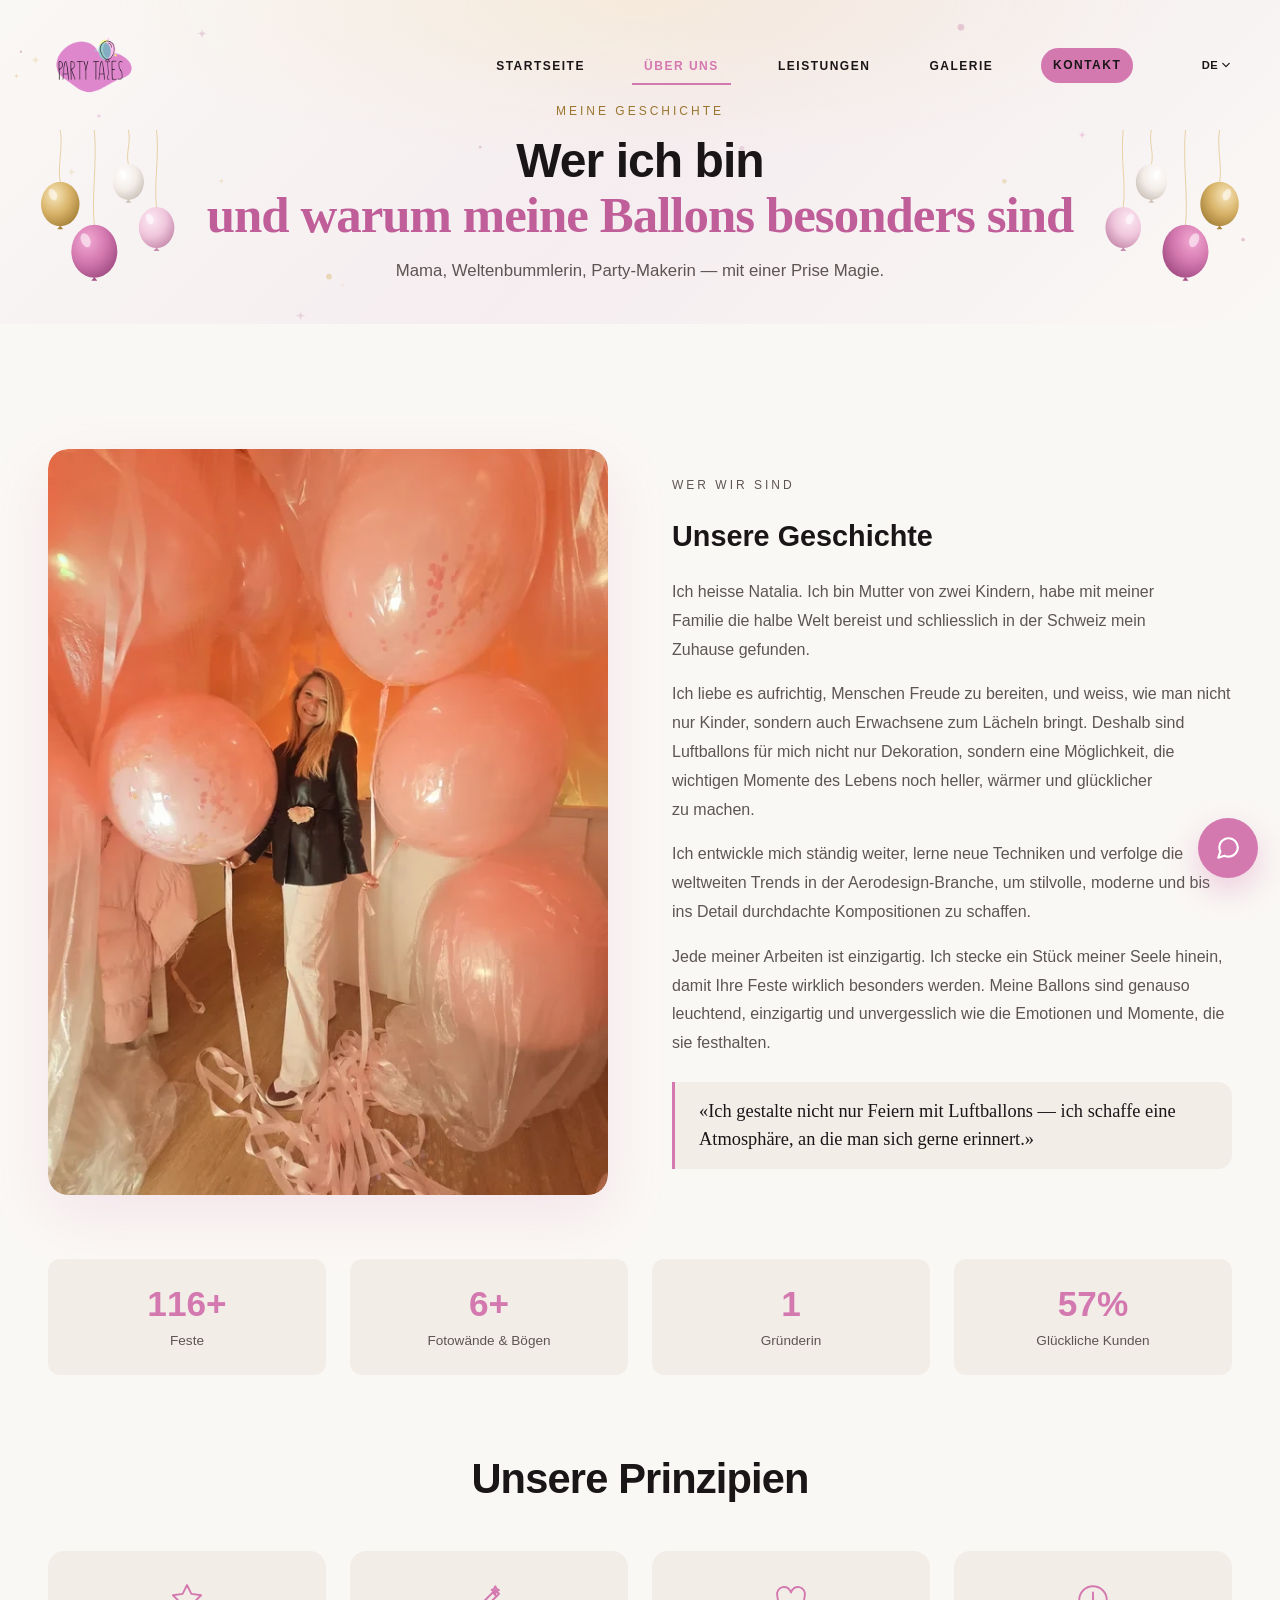
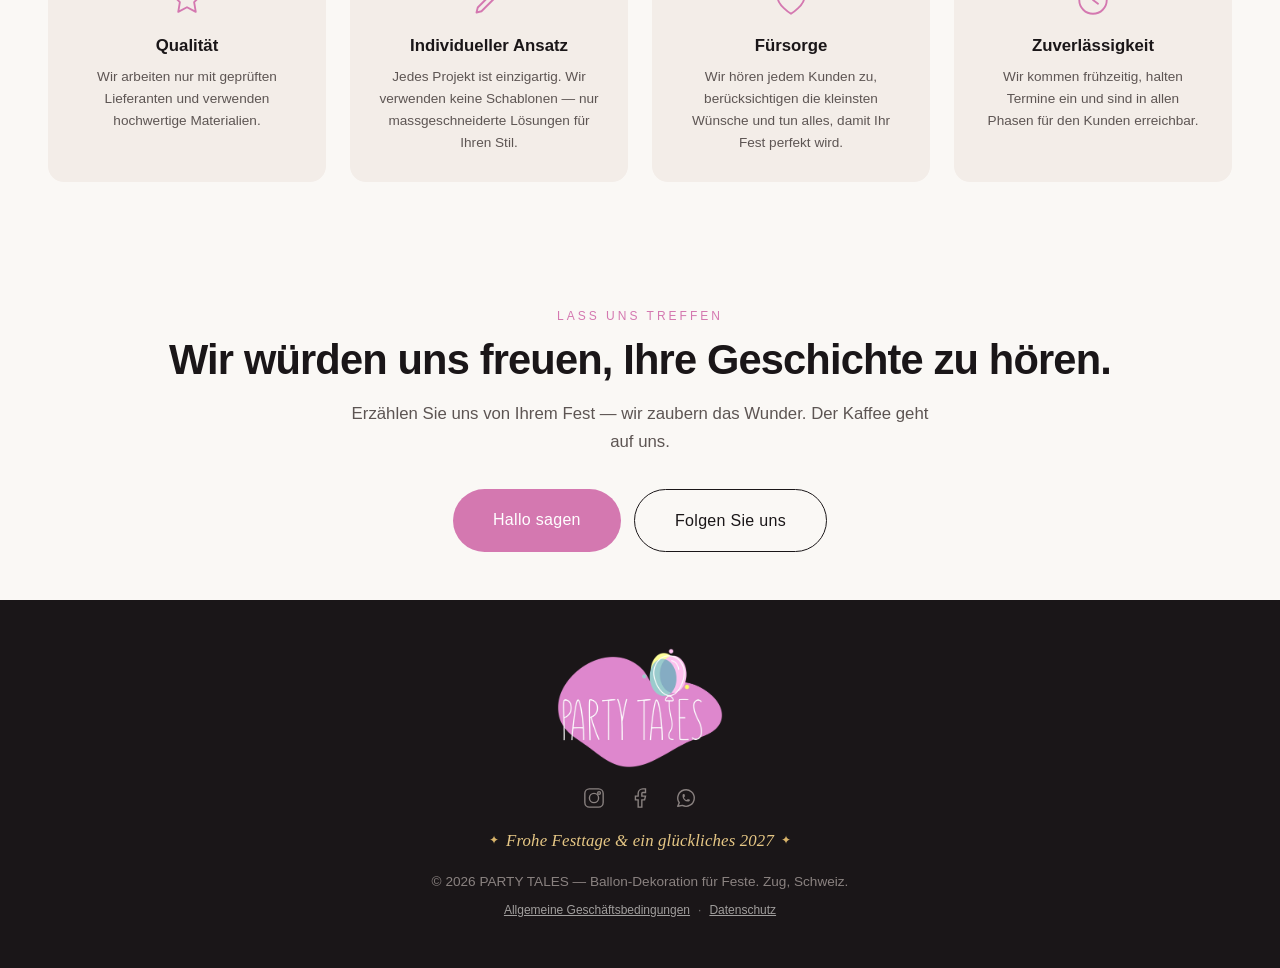
==== commit 39b70a21: "New Year season design: snow & gold sparkles, balloon garlands, champagne accents (replaces Christma" ====
--- a/about.html
+++ b/about.html
@@ -33,8 +33,9 @@
   <script defer src="js/i18n.js"></script>
   <script defer src="js/script.js"></script>
   <script defer src="js/chat.js"></script>
+  <script defer src="js/newyear.js"></script>
 </head>
-<body class="christmas-mode">
+<body class="ny-season">
 
 <a href="#main-content" class="skip-link" data-i18n="skip.content">Zum Inhalt springen</a>
 
@@ -176,6 +177,7 @@
       </svg>
     </a>
   </div>
+  <p class="ny-greeting" data-i18n="ny.greeting">Frohe Festtage &amp; ein glückliches 2027</p>
   <p data-i18n="footer.copyright">&copy; 2026 PARTY TALES &mdash; Ballon-Dekoration für Feste. Zug, Schweiz.</p>
   <p class="footer-terms"><a href="terms.html" class="footer-terms-link" data-i18n="footer.terms">Allgemeine Geschäftsbedingungen</a><span class="footer-terms-sep" aria-hidden="true">&middot;</span><a href="privacy.html" class="footer-terms-link" data-i18n="footer.privacy">Datenschutz</a></p>
 </footer>
--- a/css/style.css
+++ b/css/style.css
@@ -3053,84 +3053,135 @@
 }
 
 
-/* ── Christmas details ── */
-body.christmas-mode::before {
-  content: "";
-  position: fixed;
-  inset: 0;
-  z-index: 900;
+/* ── New Year hero & sets (season 2026/27) ── */
+.hero-ny-bg {
+  position: absolute; inset: 0; z-index: 0;
+  display: flex; gap: 2px;
+  background: #1a1618;
+}
+.hero-ny-col { flex: 1; min-width: 0; position: relative; overflow: hidden; }
+.hero-ny-col img {
+  position: absolute; inset: 0;
+  width: 100%; height: 100%;
+  object-fit: cover;
+  opacity: 0;
+  animation: heroNyFade 18s ease-in-out infinite;
+}
+.hero-ny-col img:nth-child(1) { animation-delay: -1.5s; }
+.hero-ny-col img:nth-child(2) { animation-delay: 4.5s; }
+.hero-ny-col img:nth-child(3) { animation-delay: 10.5s; }
+.hero-ny-col:nth-child(2) img:nth-child(1) { animation-delay: -1.5s; }
+.hero-ny-col:nth-child(2) img:nth-child(2) { animation-delay: 6.5s; }
+.hero-ny-col:nth-child(2) img:nth-child(3) { animation-delay: 12.5s; }
+.hero-ny-col:nth-child(3) img:nth-child(2) { animation-delay: 5.5s; }
+.hero-ny-col:nth-child(3) img:nth-child(3) { animation-delay: 11.5s; }
+@keyframes heroNyFade {
+  0%   { opacity: 0; transform: scale(1.06); }
+  8%   { opacity: 1; }
+  33%  { opacity: 1; }
+  41%  { opacity: 0; transform: scale(1); }
+  100% { opacity: 0; transform: scale(1); }
+}
+.hero-ny-bg::after {
+  content: ""; position: absolute; inset: 0; z-index: 3;
+  background: linear-gradient(180deg, rgba(26,22,24,.62) 0%, rgba(26,22,24,.5) 45%, rgba(26,22,24,.68) 100%);
+}
+@media (max-width: 767px) {
+  .hero-ny-col:nth-child(1), .hero-ny-col:nth-child(3) { display: none; }
+}
+@media (prefers-reduced-motion: reduce) {
+  .hero-ny-col img { animation: none; }
+  .hero-ny-col img:first-child { opacity: 1; }
+}
+
+.btn-newyear {
+  background: linear-gradient(135deg, #f3dfae 0%, #d9b46a 100%);
+  color: #2a2117;
+  border: 1.5px solid #f3dfae;
+  font-weight: 600;
+  box-shadow: 0 8px 26px rgba(217,180,106,.35);
+}
+.btn-newyear:hover {
+  background: linear-gradient(135deg, #f7e7c1 0%, #e2c07c 100%);
+  color: #2a2117;
+  box-shadow: 0 10px 30px rgba(217,180,106,.45);
+}
+.filter-btn.filter-btn-newyear:not(.active) {
+  border-color: #d9b46a;
+  color: #8a6a2c;
+  background: rgba(243,223,174,.25);
+}
+
+
+/* ── New Year season 2026/27 · «Champagne & blush» ──
+   Turn off: remove class "ny-season" from <body> on all pages. */
+.ny-sky {
+  position: absolute; inset: 0; z-index: 1;
   pointer-events: none;
-  opacity: .28;
-  background-image:
-    radial-gradient(circle, rgba(255,255,255,.95) 0 1px, transparent 1.8px),
-    radial-gradient(circle, rgba(244,225,190,.9) 0 1.2px, transparent 2px),
-    radial-gradient(circle, rgba(255,255,255,.75) 0 .8px, transparent 1.6px);
-  background-size: 170px 210px, 260px 300px, 110px 145px;
-  background-position: 0 0, 50px 90px, 20px 35px;
-  animation: christmas-snow 22s linear infinite;
-}
-@keyframes christmas-snow {
-  to { background-position: 0 210px, 50px 390px, 20px 180px; }
-}
-
-/* A fine evergreen strand with warm lights along the navigation edge. */
-body.christmas-mode nav::after {
-  content: "";
-  position: absolute;
-  left: max(1rem, 4vw);
-  right: max(1rem, 4vw);
-  bottom: -2px;
-  height: 12px;
+}
+.hero .ny-sky { z-index: 1; }
+#cta-final .ny-sky { z-index: 0; }
+
+.ny-garland {
+  position: absolute; top: 0; z-index: 1;
+  width: clamp(110px, 11vw, 170px);
   pointer-events: none;
-  opacity: .78;
+}
+.ny-garland svg { display: block; width: 100%; height: auto; overflow: visible; }
+.ny-garland-left  { left: clamp(.5rem, 3vw, 3rem); }
+.ny-garland-right { right: clamp(.5rem, 3vw, 3rem); transform: scaleX(-1); }
+.ny-balloon {
+  transform-box: view-box;
+  transform-origin: var(--o);
+  animation: nyBalloonSway 6s ease-in-out infinite alternate;
+  animation-delay: calc(var(--d) * -1);
+}
+@keyframes nyBalloonSway {
+  from { transform: rotate(-3deg); }
+  to   { transform: rotate(3deg); }
+}
+
+/* Inner pages: soft champagne glow behind the title */
+.page-hero.ny-host { position: relative; overflow: hidden; }
+.page-hero.ny-host > :not(.ny-sky):not(.ny-garland) { position: relative; z-index: 2; }
+body.ny-season .page-hero {
   background:
-    radial-gradient(circle at 8% 45%, #f0d39a 0 2px, transparent 3px),
-    radial-gradient(circle at 28% 62%, #a83f4c 0 2px, transparent 3px),
-    radial-gradient(circle at 50% 38%, #f0d39a 0 2px, transparent 3px),
-    radial-gradient(circle at 72% 63%, #a83f4c 0 2px, transparent 3px),
-    radial-gradient(circle at 92% 42%, #f0d39a 0 2px, transparent 3px),
-    linear-gradient(176deg, transparent 43%, rgba(38,91,67,.78) 46% 53%, transparent 56%);
-  background-repeat: no-repeat;
-}
-body.christmas-mode nav.nav-hero:not(.scrolled)::after {
-  filter: brightness(1.45);
-}
-
-/* Champagne gold on the home hero; cranberry and evergreen on inner pages. */
-body.christmas-mode .hero .hero-emphasis,
-body.christmas-mode #cta-final .hero-emphasis {
-  color: #f1d9a8;
-  text-shadow: 0 0 24px rgba(241,217,168,.22);
-}
-body.christmas-mode .page-hero {
-  background:
-    radial-gradient(ellipse at 50% 0, rgba(38,91,67,.07), transparent 58%),
+    radial-gradient(ellipse 60% 70% at 50% 0%, rgba(243,223,174,.32), transparent 70%),
     linear-gradient(135deg, #faf8f5 0%, #f5edf0 50%, #faf8f5 100%);
 }
-body.christmas-mode .page-hero-eyebrow { color: #32664f; }
-body.christmas-mode .page-hero h1 .hero-emphasis { color: #9a4652; }
-body.christmas-mode .btn-primary {
-  background: #32664f;
-  box-shadow: 0 8px 24px rgba(38,91,67,.2);
-}
-body.christmas-mode .btn-primary:hover {
-  background: #8f3e4b;
-  box-shadow: 0 10px 28px rgba(143,62,75,.24);
-}
-body.christmas-mode .hero-buttons .btn-primary { background: #32664f; }
-body.christmas-mode .hero-buttons .btn-primary:hover { background: #8f3e4b; }
-body.christmas-mode :focus-visible { outline-color: #9a4652; }
-
-@media (max-width: 767px) {
-  body.christmas-mode::before { opacity: .16; }
-  body.christmas-mode nav::after {
-    left: 1rem;
-    right: 1rem;
-    height: 9px;
-    opacity: .7;
-    background-size: auto;
-  }
+body.ny-season .page-hero-eyebrow { color: #9a7530; }
+
+/* Home hero & final CTA: champagne-gold accent words */
+body.ny-season .hero .hero-emphasis,
+body.ny-season #cta-final .hero-emphasis {
+  background: linear-gradient(100deg, #f7e6bd 0%, #e6c785 40%, #f0d6e5 100%);
+  -webkit-background-clip: text; background-clip: text;
+  color: transparent;
+}
+body.ny-season .hero-eyebrow {
+  color: #f3dfae;
+  background: rgba(217,180,106,.16);
+  border: 1px solid rgba(243,223,174,.3);
+}
+
+/* Footer greeting */
+.ny-greeting { display: none; }
+body.ny-season .ny-greeting {
+  display: block;
+  font-family: var(--font-display);
+  font-style: italic;
+  font-size: 1.05rem !important;
+  color: #e6c785;
+  margin: 0 0 1rem;
+  letter-spacing: .01em;
+}
+body.ny-season .ny-greeting::before,
+body.ny-season .ny-greeting::after { content: "✦"; font-style: normal; font-size: .7em; margin: 0 .6em; color: #d9b46a; vertical-align: .15em; }
+
+/* Narrow screens: no room beside the title — keep only the snow */
+@media (max-width: 1100px) {
+  .ny-garland { display: none; }
 }
 @media (prefers-reduced-motion: reduce) {
-  body.christmas-mode::before { animation: none; }
-}
+  .ny-balloon { animation: none; }
+}
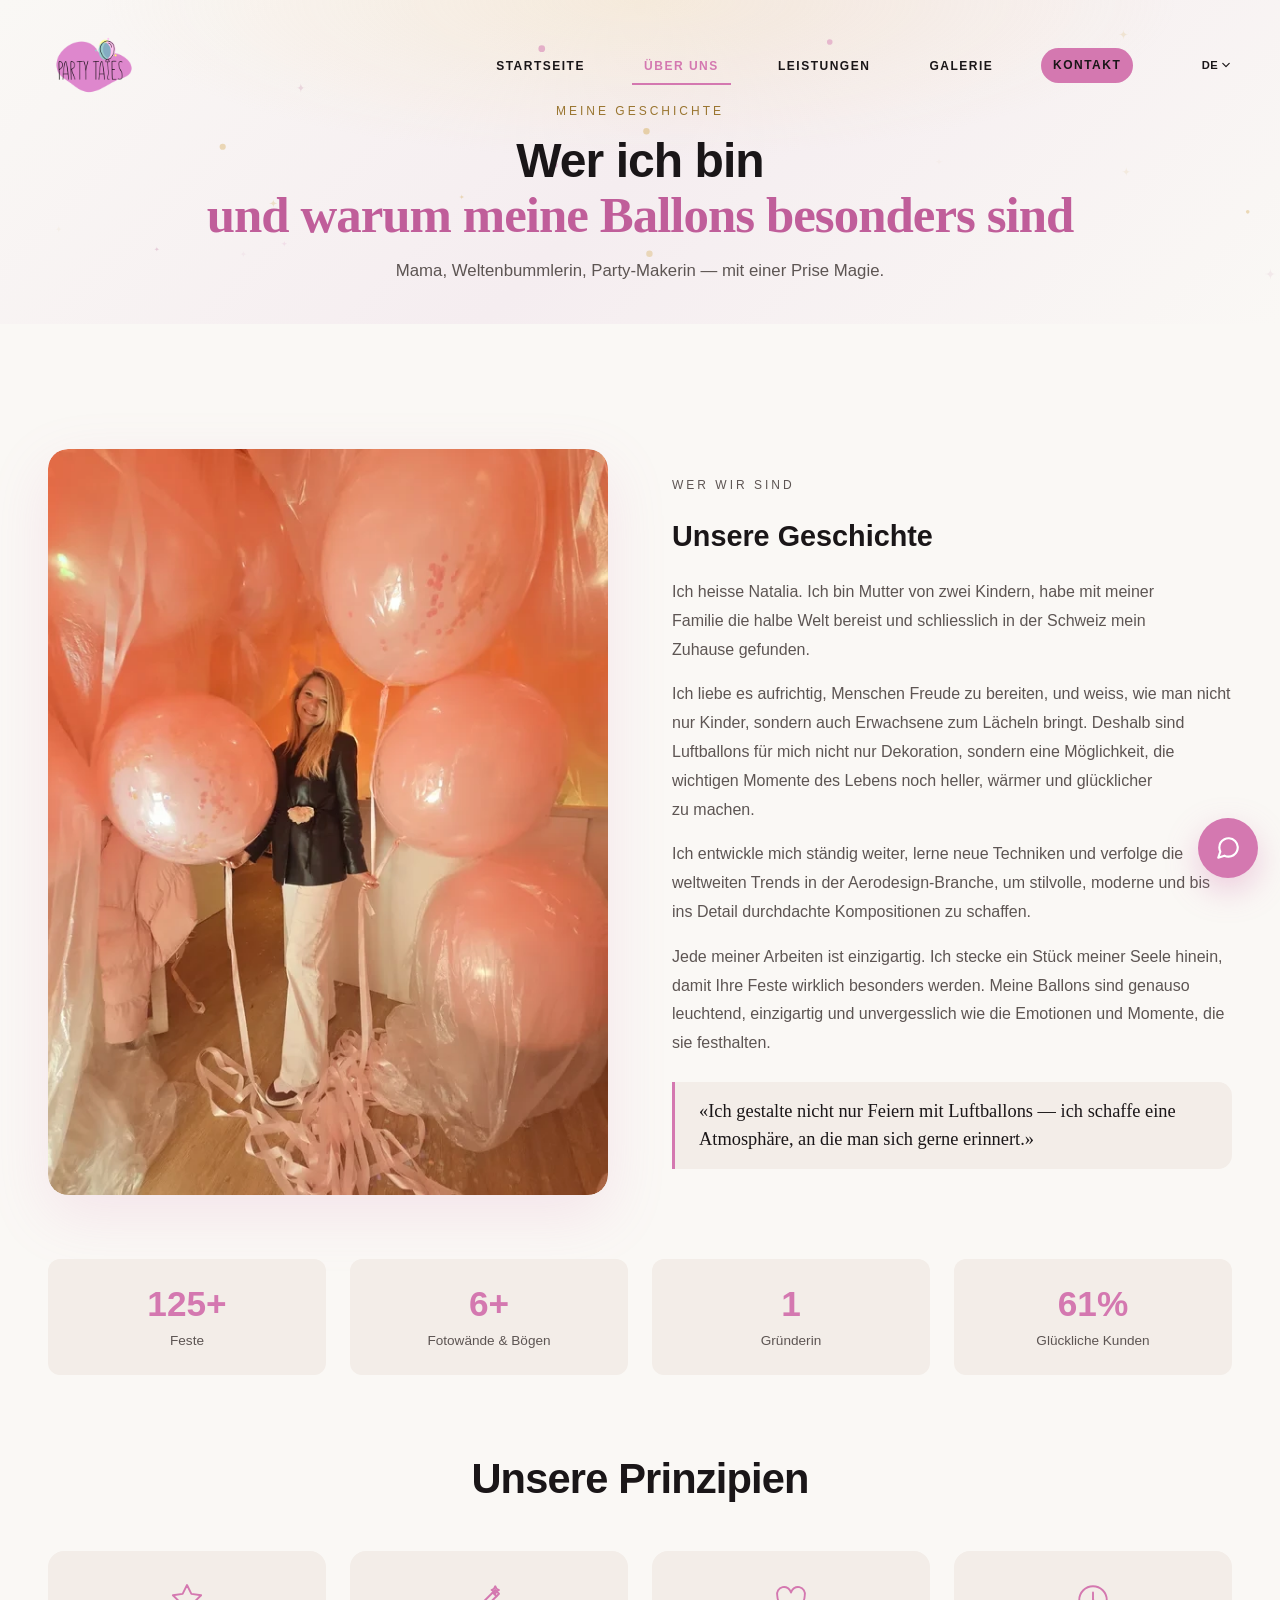
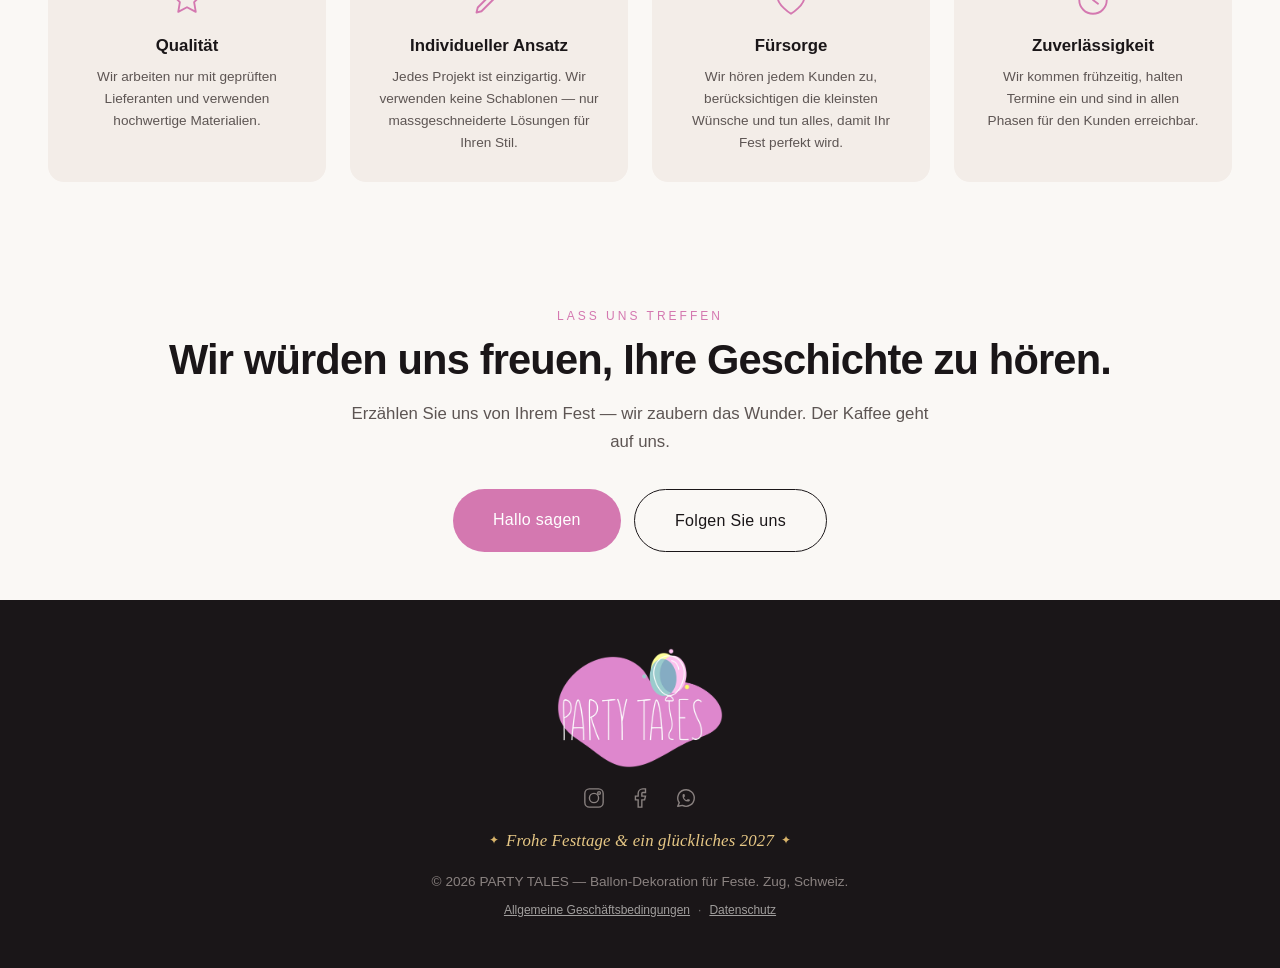
==== commit d46855d8: "Motion upgrades: page transitions, gallery photo morph, scroll-driven hero, cursor-reactive snow, ch" ====
--- a/about.html
+++ b/about.html
@@ -5,7 +5,7 @@
   <meta name="google" content="notranslate">
   <meta name="robots" content="notranslate">
   <meta name="viewport" content="width=device-width, initial-scale=1.0, viewport-fit=cover">
-  <script>document.documentElement.classList.add("js");</script>
+  <script>document.documentElement.classList.add("js");try{if(sessionStorage.getItem("pt-seen"))document.documentElement.classList.add("pt-seen");sessionStorage.setItem("pt-seen","1")}catch(e){}</script>
   <meta name="description" content="Lernen Sie Natalia kennen — die Gründerin von PARTY TALES. Ballon-Dekoration mit Leidenschaft in Zug, Luzern, Zürich. Jetzt buchen!" data-i18n-meta="about.meta.desc">
   <meta property="og:title" content="Über uns | PARTY TALES — Ballon-Dekoration in Zug, Schweiz" data-i18n-meta="about.page.title.full">
   <meta property="og:description" content="PARTY TALES — zwei Mamas mit Leidenschaft für Ballon-Dekoration in der Schweiz. Hochzeit, Geburtstag, Firmenevent." data-i18n-meta="about.meta.desc">
--- a/css/style.css
+++ b/css/style.css
@@ -3122,28 +3122,10 @@
 .hero .ny-sky { z-index: 1; }
 #cta-final .ny-sky { z-index: 0; }
 
-.ny-garland {
-  position: absolute; top: 0; z-index: 1;
-  width: clamp(110px, 11vw, 170px);
-  pointer-events: none;
-}
-.ny-garland svg { display: block; width: 100%; height: auto; overflow: visible; }
-.ny-garland-left  { left: clamp(.5rem, 3vw, 3rem); }
-.ny-garland-right { right: clamp(.5rem, 3vw, 3rem); transform: scaleX(-1); }
-.ny-balloon {
-  transform-box: view-box;
-  transform-origin: var(--o);
-  animation: nyBalloonSway 6s ease-in-out infinite alternate;
-  animation-delay: calc(var(--d) * -1);
-}
-@keyframes nyBalloonSway {
-  from { transform: rotate(-3deg); }
-  to   { transform: rotate(3deg); }
-}
 
 /* Inner pages: soft champagne glow behind the title */
 .page-hero.ny-host { position: relative; overflow: hidden; }
-.page-hero.ny-host > :not(.ny-sky):not(.ny-garland) { position: relative; z-index: 2; }
+.page-hero.ny-host > :not(.ny-sky) { position: relative; z-index: 2; }
 body.ny-season .page-hero {
   background:
     radial-gradient(ellipse 60% 70% at 50% 0%, rgba(243,223,174,.32), transparent 70%),
@@ -3154,9 +3136,21 @@
 /* Home hero & final CTA: champagne-gold accent words */
 body.ny-season .hero .hero-emphasis,
 body.ny-season #cta-final .hero-emphasis {
-  background: linear-gradient(100deg, #f7e6bd 0%, #e6c785 40%, #f0d6e5 100%);
+  background: linear-gradient(100deg, #f0d6e5 0%, #e6c785 30%, #fff6dc 42%, #e6c785 54%, #f7e6bd 70%, #f0d6e5 100%);
+  background-size: 260% 100%;
+  background-position: 100% 0;
   -webkit-background-clip: text; background-clip: text;
   color: transparent;
+  animation: nyShine 7s cubic-bezier(.45,0,.25,1) 1.2s infinite;
+}
+/* a champagne glint that sweeps across the words every few seconds */
+@keyframes nyShine {
+  0%   { background-position: 100% 0; }
+  45%  { background-position: 0% 0; }
+  100% { background-position: 0% 0; }
+}
+@media (prefers-reduced-motion: reduce) {
+  body.ny-season .hero .hero-emphasis, body.ny-season #cta-final .hero-emphasis { animation: none; background-position: 50% 0; }
 }
 body.ny-season .hero-eyebrow {
   color: #f3dfae;
@@ -3178,10 +3172,71 @@
 body.ny-season .ny-greeting::before,
 body.ny-season .ny-greeting::after { content: "✦"; font-style: normal; font-size: .7em; margin: 0 .6em; color: #d9b46a; vertical-align: .15em; }
 
-/* Narrow screens: no room beside the title — keep only the snow */
-@media (max-width: 1100px) {
-  .ny-garland { display: none; }
-}
+
+
+/* ── Gallery page: photos appear only when fully loaded (no visible loading) ── */
+#galleryGrid .gallery-item::after { display: none; }
+#galleryGrid .gallery-item { background: transparent; }
+#galleryGrid .gallery-item img { opacity: 1; }
+#galleryGrid .gallery-item.reveal {
+  opacity: 0;
+  transform: translateY(24px) scale(.98);
+  transition: opacity .7s var(--ease-out-expo), transform .8s var(--ease-out-expo), box-shadow .5s;
+}
+#galleryGrid .gallery-item.reveal.visible.ready { opacity: 1; transform: none; }
+#galleryGrid .gallery-item.reveal.visible.ready:hover { transform: scale(1.02); }
 @media (prefers-reduced-motion: reduce) {
-  .ny-balloon { animation: none; }
-}
+  #galleryGrid .gallery-item.reveal { transform: none; transition: opacity .3s; }
+}
+
+
+/* ═════════════ Motion upgrades · November 2026 ═════════════ */
+
+/* 1. Smooth page-to-page transitions (cross-document View Transitions).
+      The menu bar, chat and back-to-top button stay still; the page glides. */
+@view-transition { navigation: auto; }
+#navbar { view-transition-name: site-nav; }
+.pt-chat { view-transition-name: site-chat; }
+.back-to-top { view-transition-name: site-top; }
+::view-transition-old(root) { animation: ptPageOut .22s ease-in both; }
+::view-transition-new(root) { animation: ptPageIn .5s cubic-bezier(.2,.8,.2,1) .05s both; }
+@keyframes ptPageOut { to { opacity: 0; transform: translateY(-10px); } }
+@keyframes ptPageIn  { from { opacity: 0; transform: translateY(16px); } }
+/* returning visitors moving between pages don't see the logo splash again */
+html.pt-seen #preloader { display: none; }
+
+/* 2. Gallery photo flies out of the grid into full screen and back */
+::view-transition-group(pt-photo) {
+  animation-duration: .5s;
+  animation-timing-function: cubic-bezier(.2,.8,.2,1);
+}
+::view-transition-old(pt-photo), ::view-transition-new(pt-photo) {
+  height: 100%; object-fit: cover; overflow: hidden;
+}
+html.lb-vt::view-transition-old(root) { animation: ptFade .35s ease both reverse; }
+html.lb-vt::view-transition-new(root) { animation: ptFade .35s ease both; }
+@keyframes ptFade { from { opacity: 0; } }
+.lightbox.lb-instant { transition: none; }
+html.lb-vt #navbar, html.lb-vt .pt-chat, html.lb-vt .back-to-top { view-transition-name: none; }
+
+/* 3. Home hero melts away as you scroll (scroll-driven animation) */
+@supports (animation-timeline: scroll()) {
+  @media (prefers-reduced-motion: no-preference) {
+    .hero-content {
+      animation: ptHeroAway linear both;
+      animation-timeline: scroll(root);
+      animation-range: 0 85vh;
+    }
+    .hero-ny-bg, .hero-video-bg .hero-video-wrapper {
+      animation: ptHeroZoom linear both;
+      animation-timeline: scroll(root);
+      animation-range: 0 100vh;
+    }
+  }
+}
+@keyframes ptHeroAway { to { opacity: 0; transform: translateY(-70px) scale(.96); filter: blur(3px); } }
+@keyframes ptHeroZoom { to { transform: scale(1.08); } }
+
+@media (prefers-reduced-motion: reduce) {
+  @view-transition { navigation: none; }
+}
